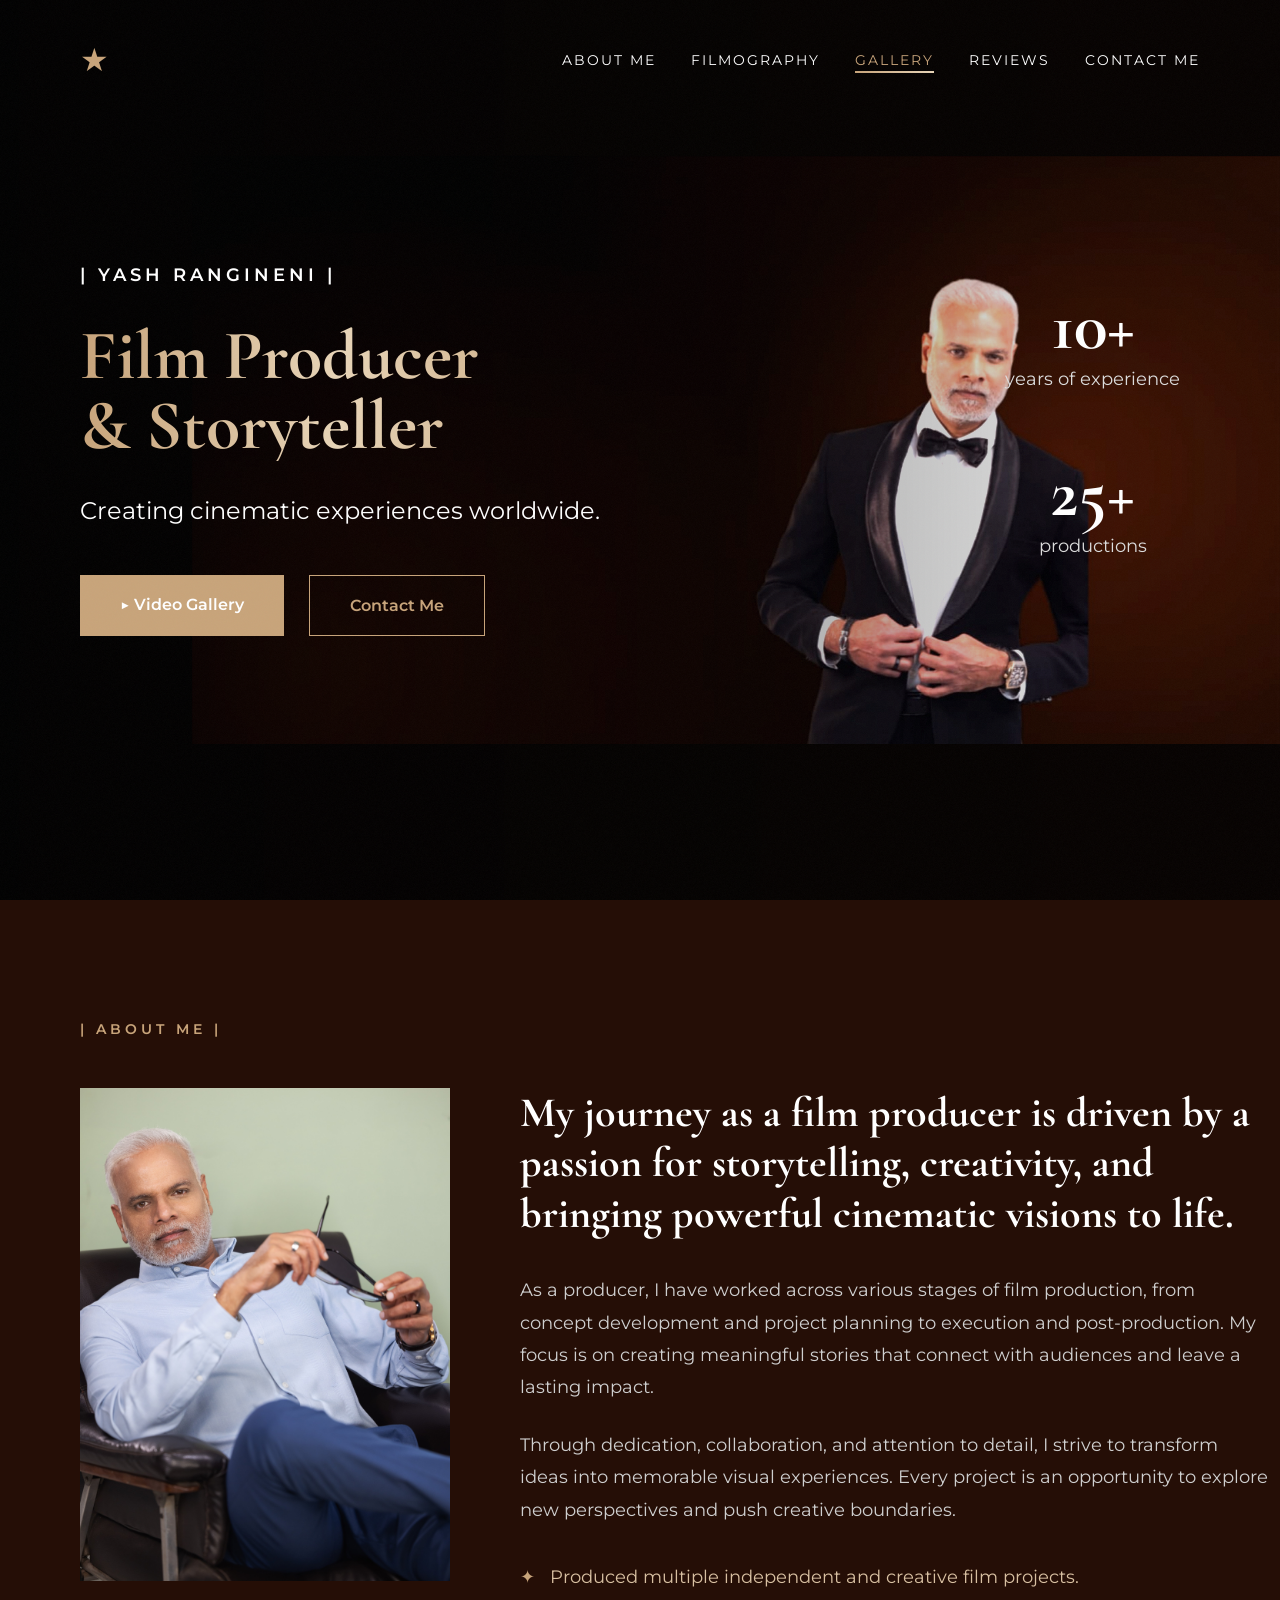
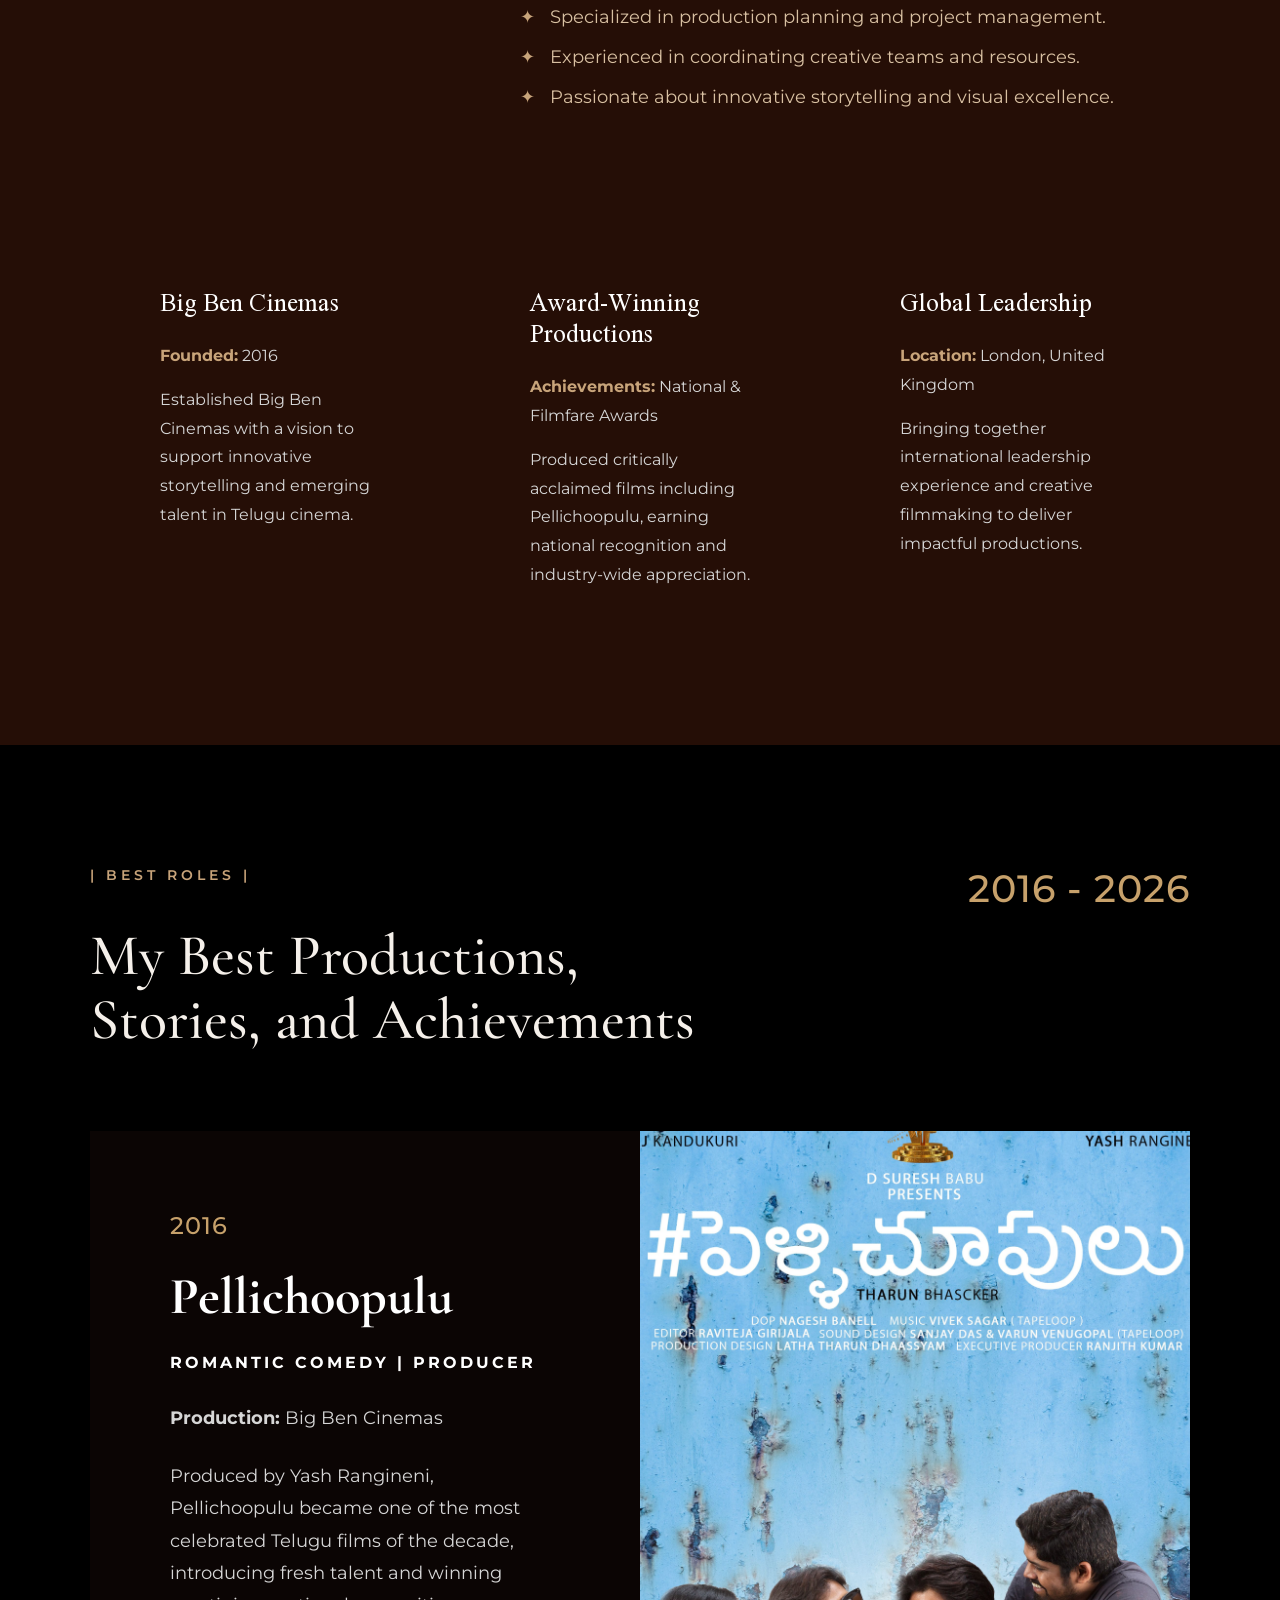
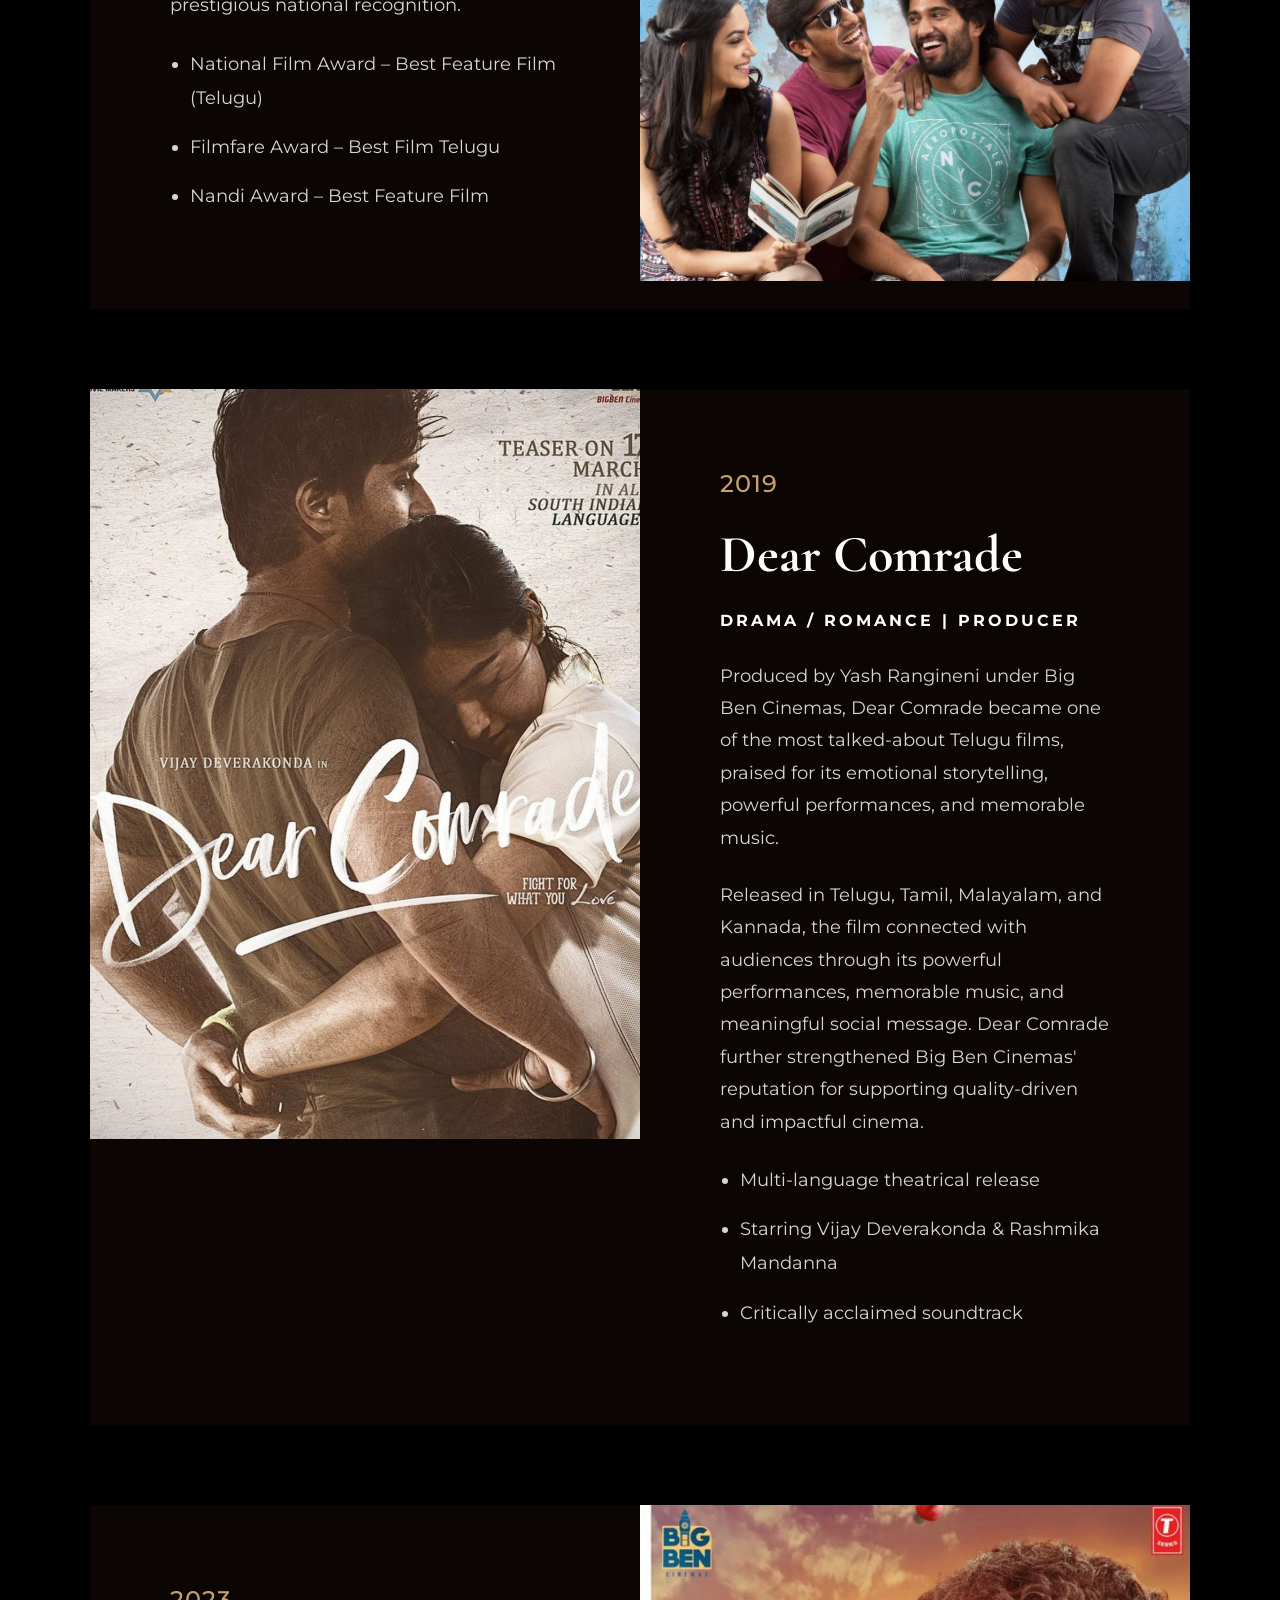
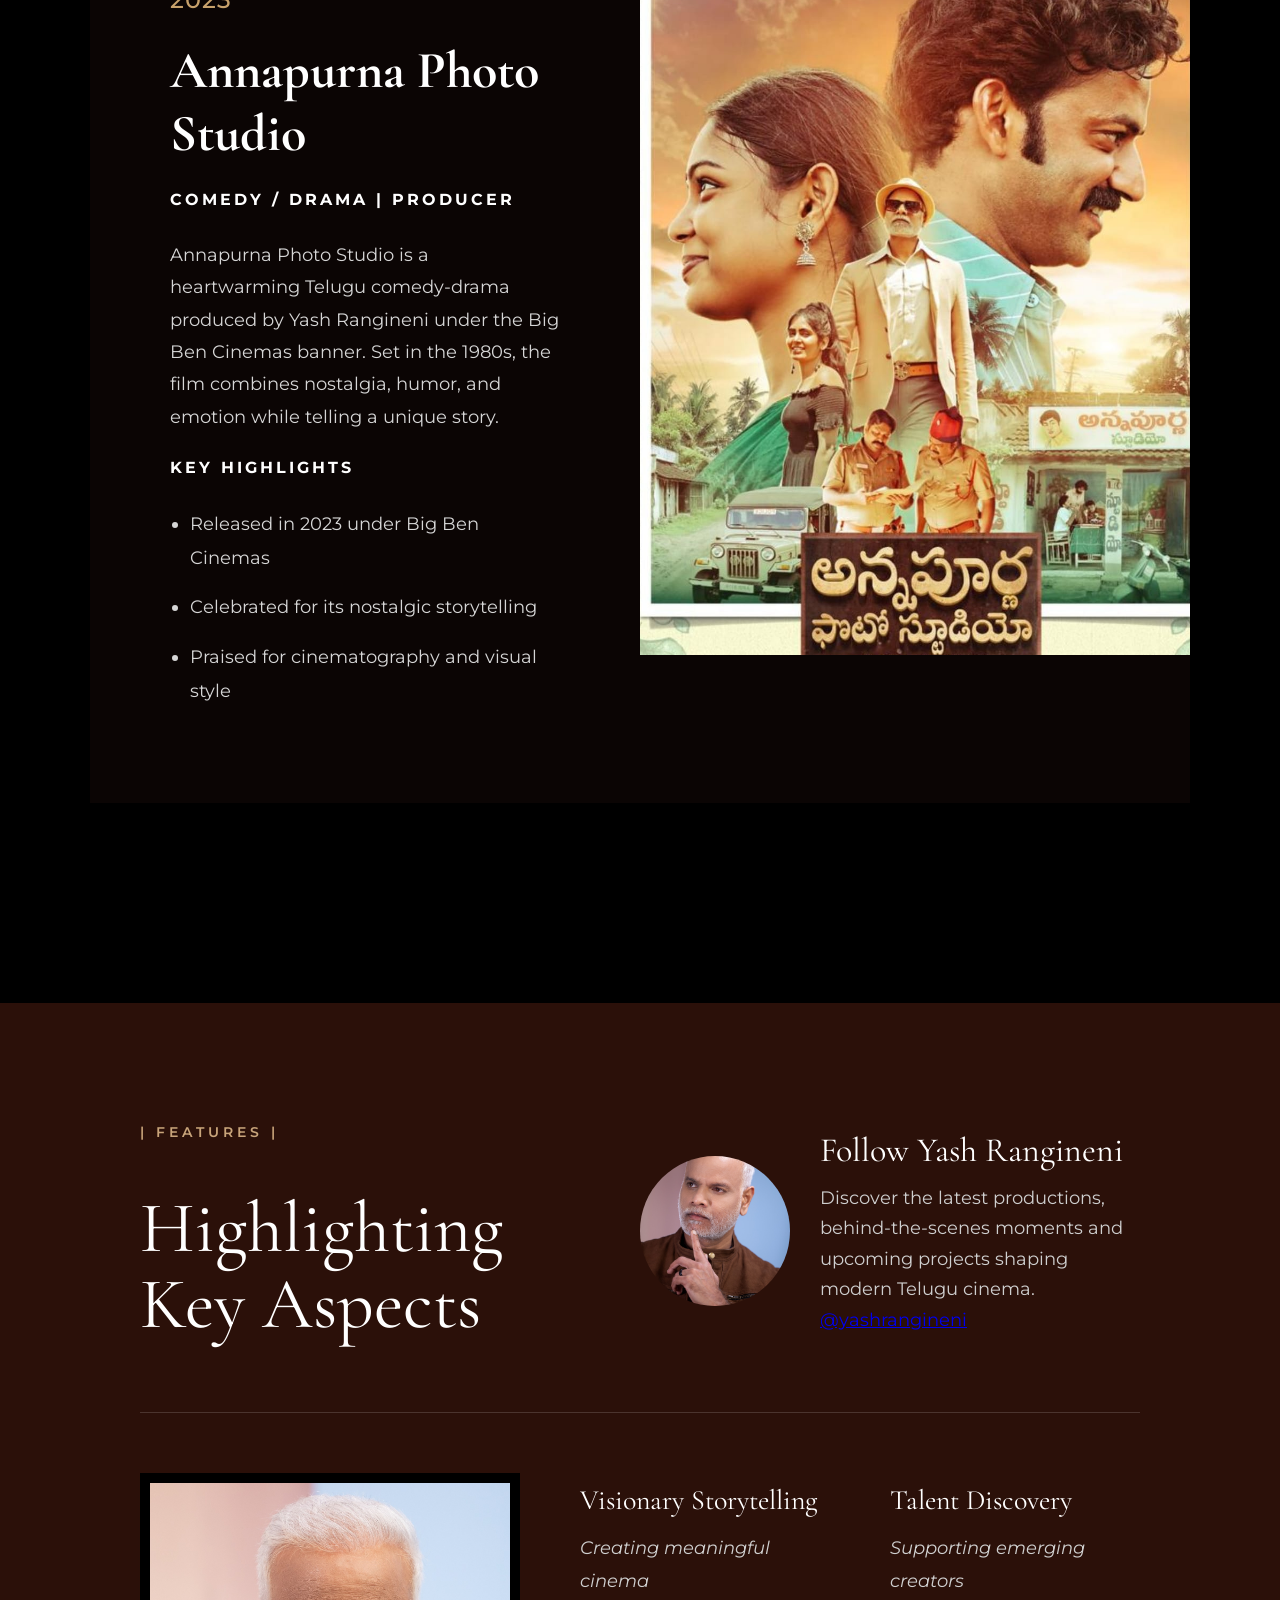
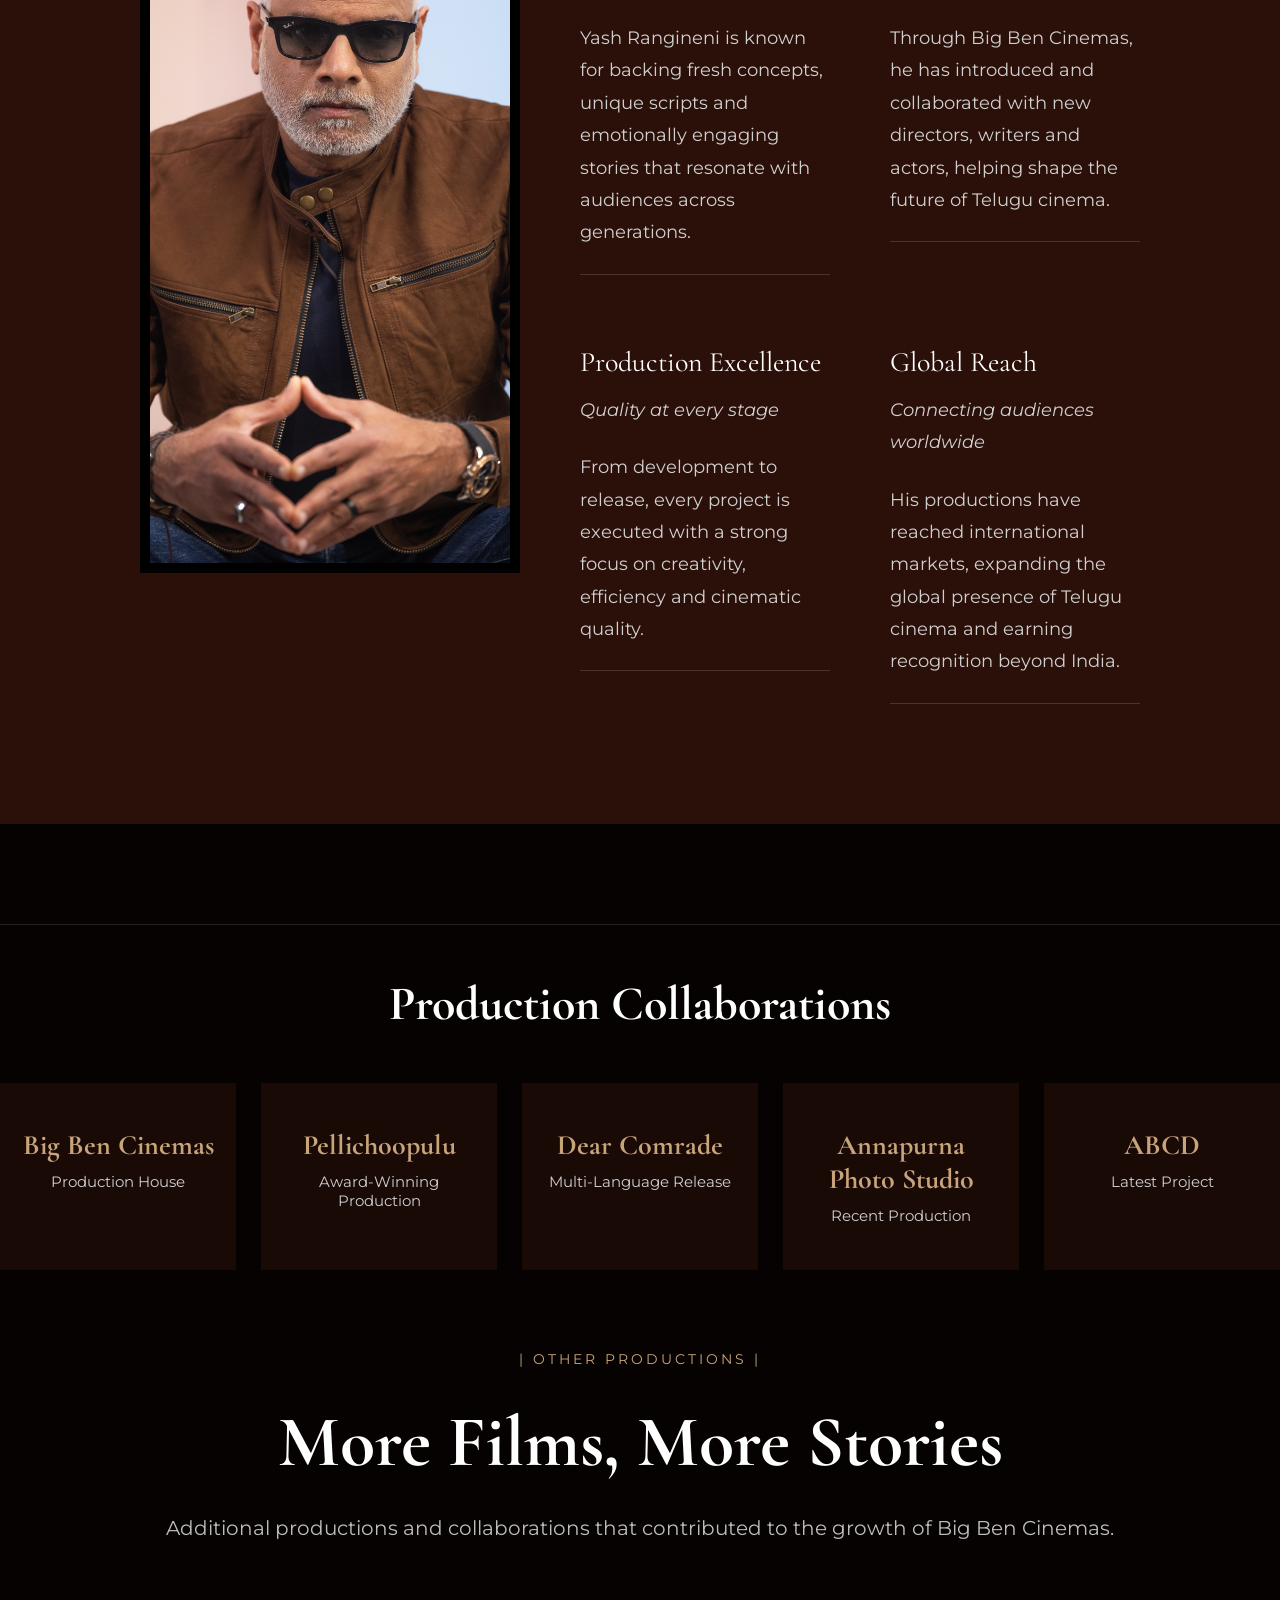
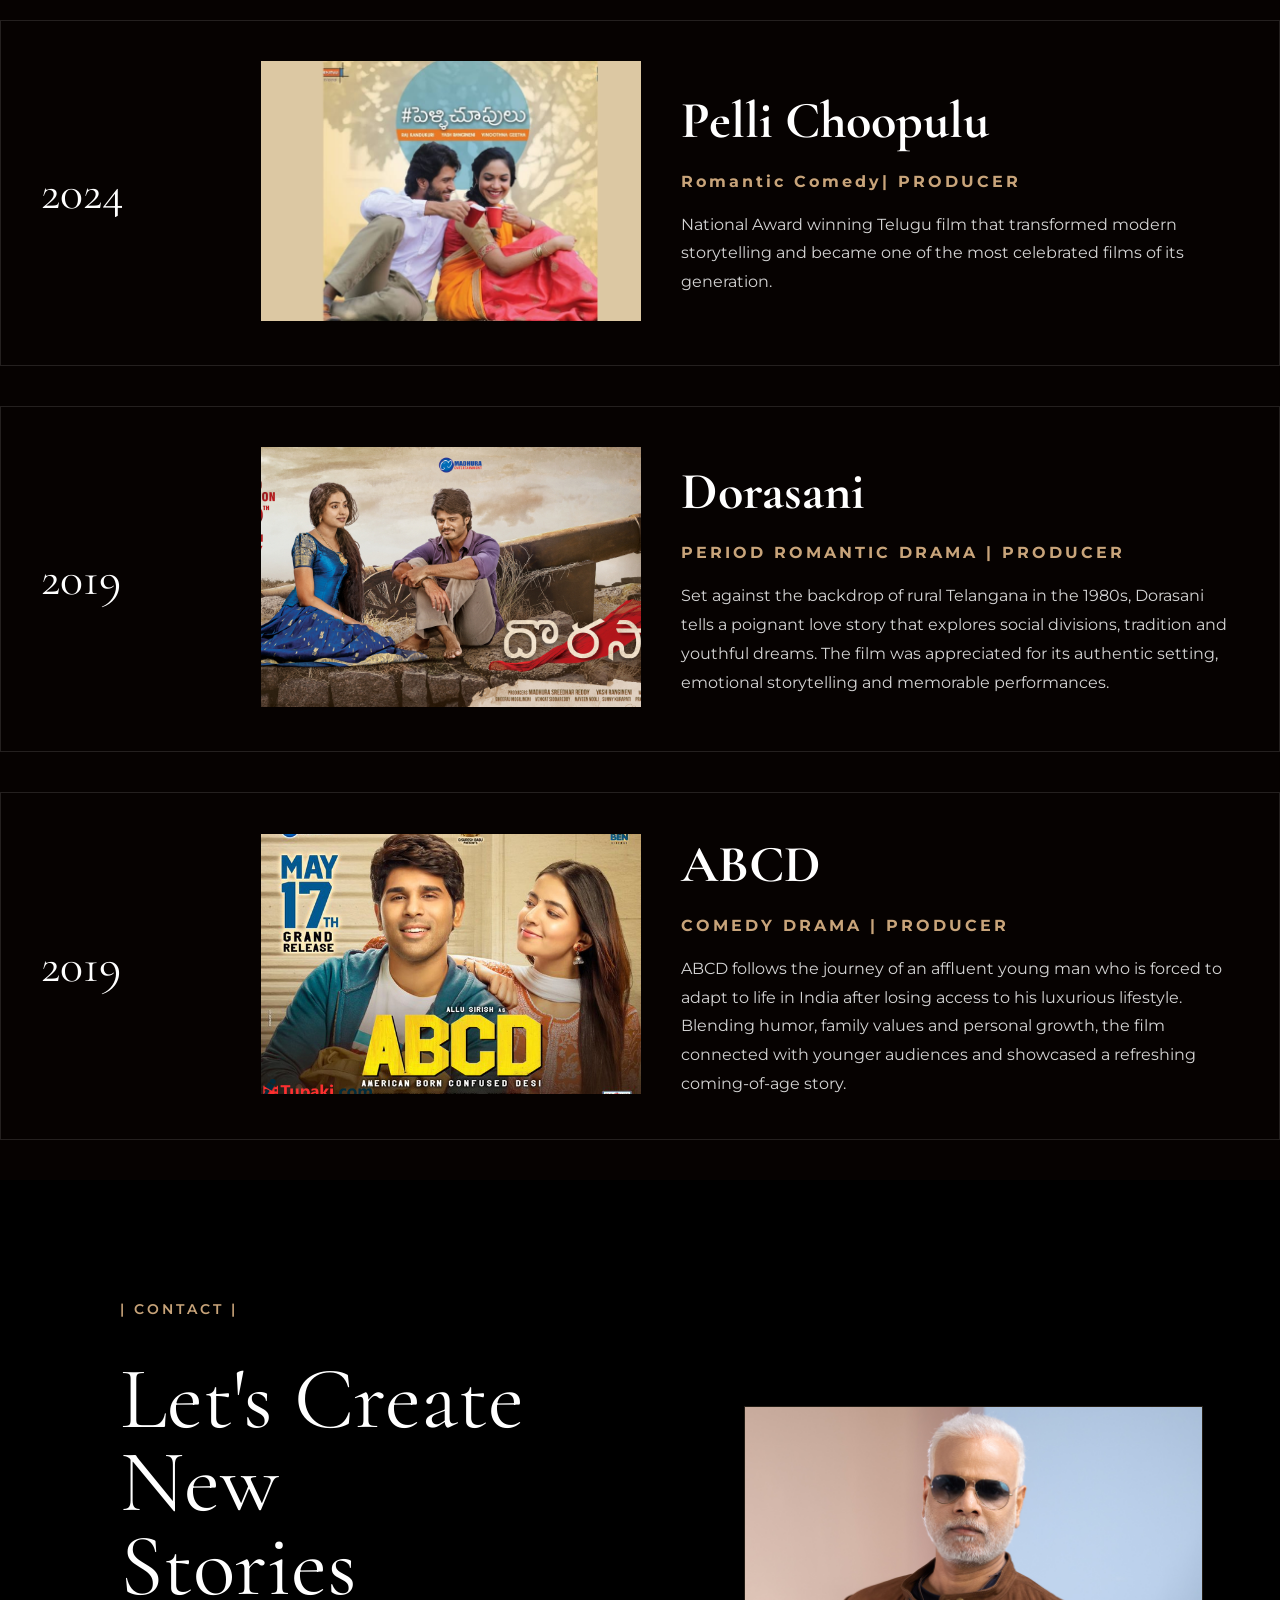
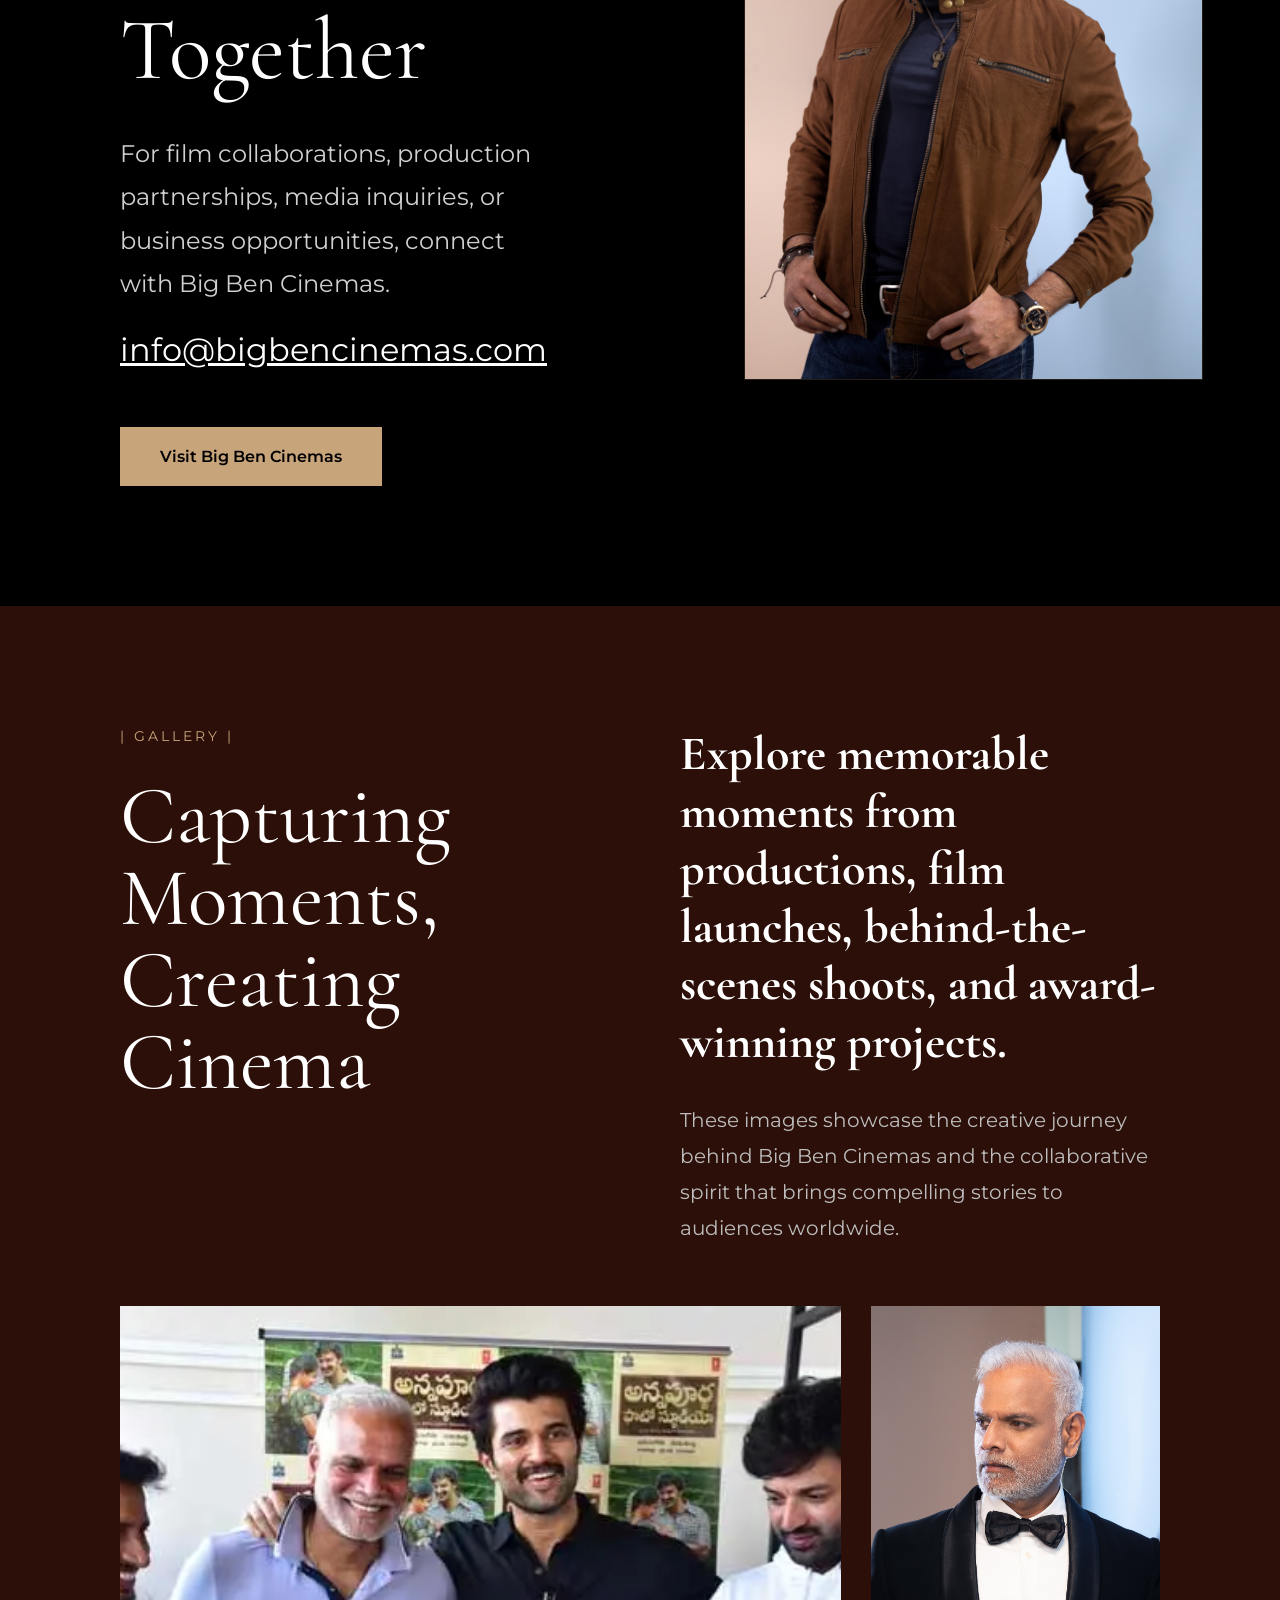
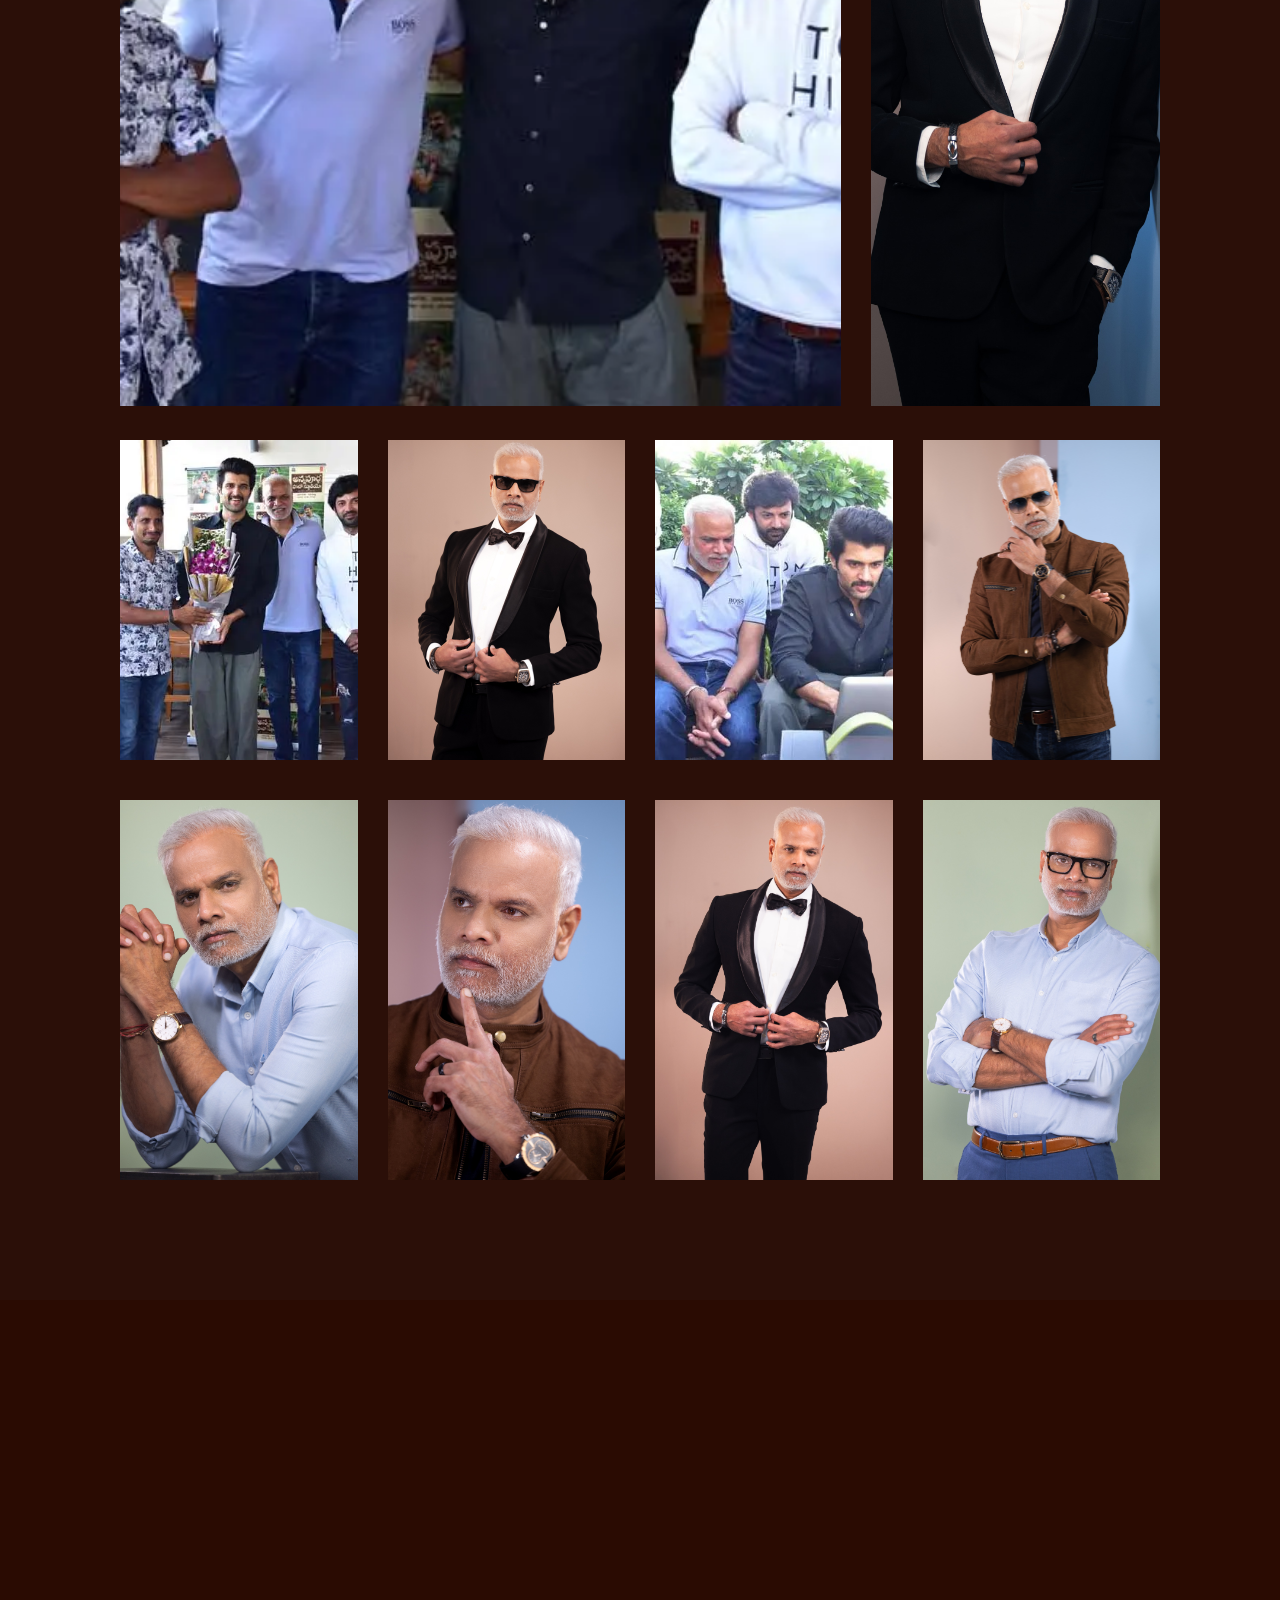
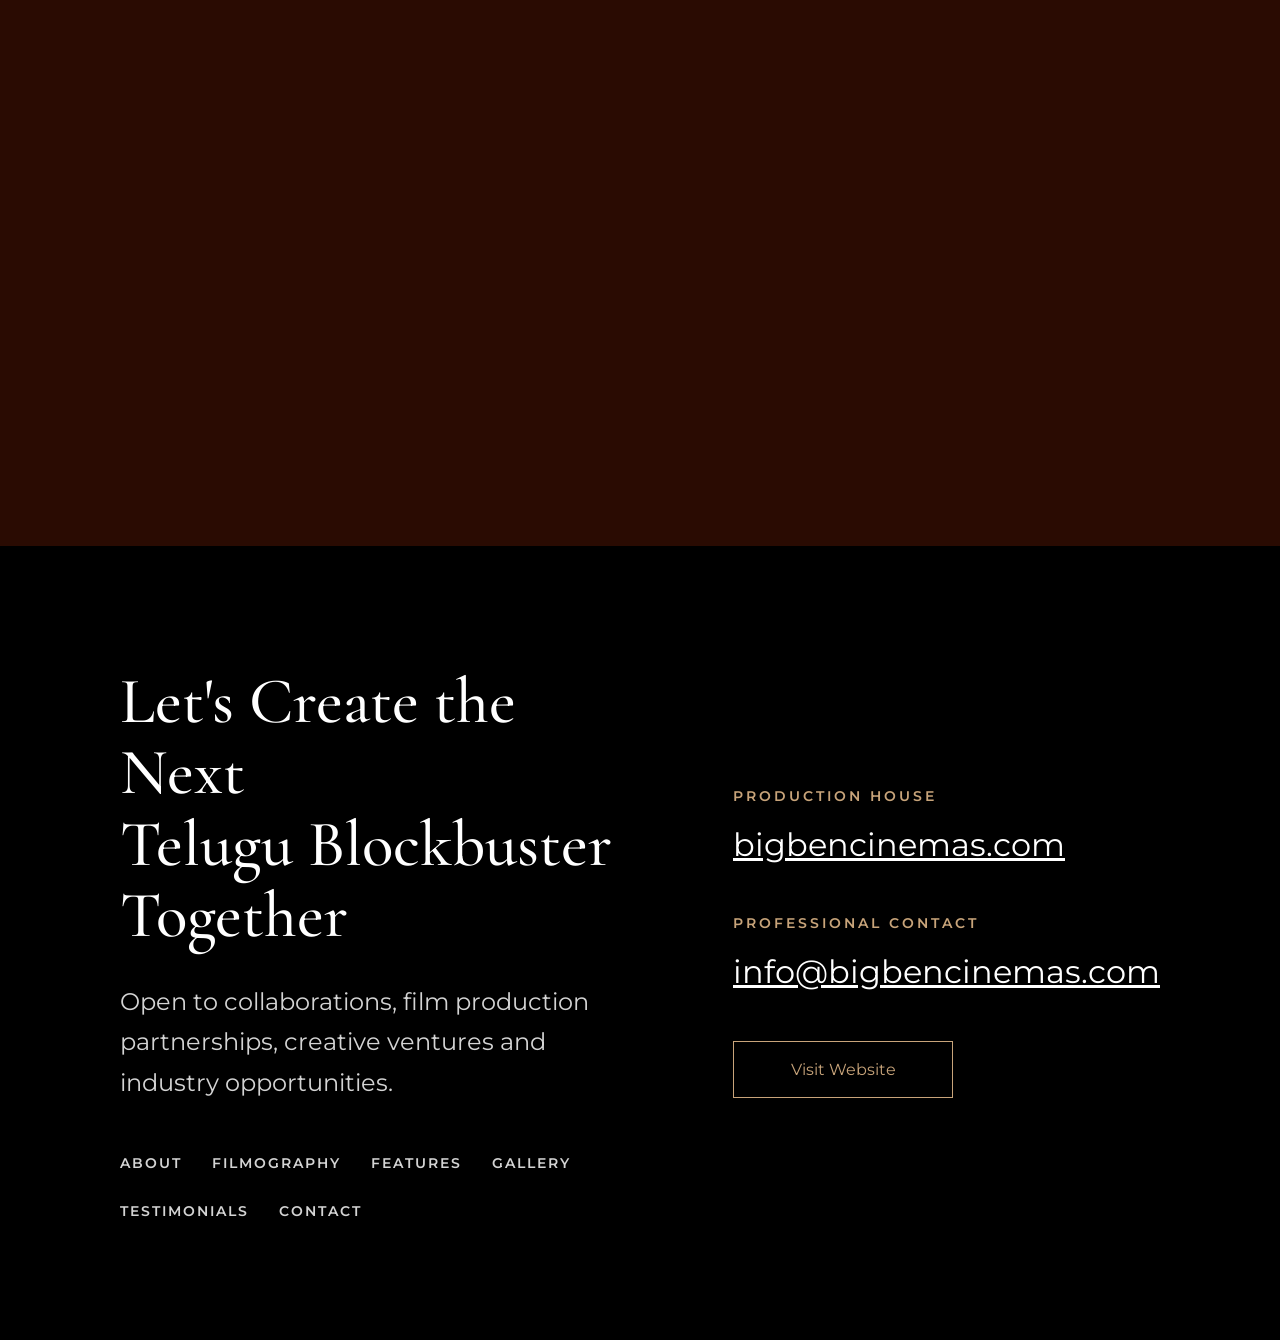
==== index.html @ ff15d606 "Initial portfolio commit" ====
<!DOCTYPE html>
<html lang="en">
<head>
    <meta charset="UTF-8">
    <meta name="viewport" content="width=device-width, initial-scale=1.0">
    <title>Film Producer Portfolio</title>
    <link rel="stylesheet" href="css/style.css">
    <!-- Google Fonts -->
    <link href="https://fonts.googleapis.com/css2?family=Cormorant+Garamond:wght@400;500;600&family=Montserrat:wght@300;400;500;600&display=swap" rel="stylesheet">
    <link href="https://fonts.googleapis.com/css2?family=Nuosu+SIL&display=swap" rel="stylesheet">
</head>
<body>


    <!-- Film Grain Overlay -->
    <div class="film-grain"></div>

    <!-- Navbar -->
    <header>
        <div class="logo">
            ★
        </div>

        <nav>
            <ul>
                <li><a href="#about">ABOUT ME</a></li>
                <li><a href="filmography.html">FILMOGRAPHY</a></li>
                <li><a href="#gallery">GALLERY</a></li>
                <li><a href="#testimonials">REVIEWS</a></li>
                <li><a href="#contact">CONTACT ME</a></li>
            </ul>
        </nav>
    </header>

    <!-- Hero Section -->
    <section class="hero">
            <div class="hero-bg" id="hero-bg"></div>
        <div class="overlay"></div>
        <div class="hero-content">
            <span class="subtitle">
                | YASH RANGINENI |
            </span>
            <h1>
                Film Producer <br>
                & Storyteller
            </h1>
            <p>
                Creating cinematic experiences worldwide.
            </p>
            <div class="buttons">
                <a href="filmography.html" class="btn-primary">
                    ▶ Video Gallery
                </a>
                <a href="#contact" class="btn-secondary">
                    Contact Me
                </a>
            </div>
        </div>

        <div class="stats">
            <div class="stat">
                <h2>10+</h2>
                <p>years of experience</p>
            </div>
            <div class="stat">
                <h2>25+</h2>
                <p>productions</p>
            </div>
        </div>
    </section>

    <!-- About Section -->
    <section class="about" id="about">
        <div class="section-tag reveal">
            | ABOUT ME |
        </div>

        <div class="about-container">
            <div class="about-image reveal reveal-right">
                <img src="images/about.jpg" alt="Yash Rangineni">
            </div>

            <div class="about-content">
                <h2 class="reveal reveal-left">
                    My journey as a film producer is driven by a passion for storytelling, creativity, and bringing powerful cinematic visions to life.
                </h2>
                <p class="reveal reveal-left reveal-delay-1">
                    As a producer, I have worked across various stages of film production, from concept development and project planning to execution and post-production. My focus is on creating meaningful stories that connect with audiences and leave a lasting impact.
                </p>
                <p class="reveal reveal-left reveal-delay-2">
                    Through dedication, collaboration, and attention to detail, I strive to transform ideas into memorable visual experiences. Every project is an opportunity to explore new perspectives and push creative boundaries.
                </p>
                <ul class="achievements">
                    <li class="reveal reveal-delay-3">Produced multiple independent and creative film projects.</li>
                    <li class="reveal reveal-delay-4">Specialized in production planning and project management.</li>
                    <li class="reveal reveal-delay-5">Experienced in coordinating creative teams and resources.</li>
                    <li class="reveal reveal-delay-6">Passionate about innovative storytelling and visual excellence.</li>
                </ul>
            </div>
        </div>
    </section>

    <!-- Highlights Section -->
    <section class="highlights">
        <div class="highlight-card reveal reveal-delay-1">
            <h3>Big Ben Cinemas</h3>
            <p><strong>Founded:</strong> 2016</p>
            <p>
                Established Big Ben Cinemas with a vision to support
                innovative storytelling and emerging talent in Telugu cinema.
            </p>
        </div>

        <div class="highlight-card reveal reveal-delay-2">
            <h3>Award-Winning Productions</h3>
            <p><strong>Achievements:</strong> National & Filmfare Awards</p>
            <p>
                Produced critically acclaimed films including
                Pellichoopulu, earning national recognition and
                industry-wide appreciation.
            </p>
        </div>

        <div class="highlight-card reveal reveal-delay-3">
            <h3>Global Leadership</h3>
            <p><strong>Location:</strong> London, United Kingdom</p>
            <p>
                Bringing together international leadership experience
                and creative filmmaking to deliver impactful productions.
            </p>
        </div>
    </section>

    <!-- Featured Filmography Section -->
    <section class="filmography-section" id="filmography">
        <div class="filmography-header reveal">
            <div>
                <span class="section-tag">| BEST ROLES |</span>
                <h2>
                    My Best Productions,<br>
                    Stories, and Achievements
                </h2>
            </div>
            <div class="filmography-years">
                2016 - 2026
            </div>
        </div>

        <!-- PELLICHOOPULU -->
        <div class="movie-block">
            <div class="movie-info reveal reveal-left">
                <span class="year">2016</span>
                <h3>Pellichoopulu</h3>
                <h4>ROMANTIC COMEDY | PRODUCER</h4>
                <p><strong>Production:</strong> Big Ben Cinemas</p>
                <p>
                    Produced by Yash Rangineni, Pellichoopulu became one of the most
                    celebrated Telugu films of the decade, introducing fresh talent and
                    winning prestigious national recognition.
                </p>
                <ul>
                    <li>National Film Award – Best Feature Film (Telugu)</li>
                    <li>Filmfare Award – Best Film Telugu</li>
                    <li>Nandi Award – Best Feature Film</li>
                </ul>
            </div>
            <div class="movie-image parallax-container reveal reveal-right">
                <img src="images/pellichoopulu.jpg" alt="Pellichoopulu" class="parallax-img">
            </div>
        </div>

        <!-- DEAR COMRADE -->
        <div class="movie-block reverse">
            <div class="movie-image parallax-container reveal reveal-left">
                <img src="images/dear-commrade1.jpeg" alt="Dear Comrade" class="parallax-img">
            </div>
            <div class="movie-info reveal reveal-right">
                <span class="year">2019</span>
                <h3>Dear Comrade</h3>
                <h4>DRAMA / ROMANCE | PRODUCER</h4>
                <p>
                    Produced by Yash Rangineni under Big Ben Cinemas,
                    Dear Comrade became one of the most talked-about
                    Telugu films, praised for its emotional storytelling,
                    powerful performances, and memorable music.
                </p>
                <p>
                    Released in Telugu, Tamil, Malayalam, and Kannada,
                    the film connected with audiences through its powerful
                    performances, memorable music, and meaningful social
                    message. Dear Comrade further strengthened Big Ben
                    Cinemas' reputation for supporting quality-driven
                    and impactful cinema.
                </p>
                <ul>
                    <li>Multi-language theatrical release</li>
                    <li>Starring Vijay Deverakonda & Rashmika Mandanna</li>
                    <li>Critically acclaimed soundtrack</li>
                </ul>
            </div>
        </div>

        <!-- ANNAPURNA PHOTO STUDIO -->
        <div class="movie-block">
            <div class="movie-info reveal reveal-left">
                <span class="year">2023</span>
                <h3>Annapurna Photo Studio</h3>
                <h4>COMEDY / DRAMA | PRODUCER</h4>
                <p>
                    Annapurna Photo Studio is a heartwarming Telugu
                    comedy-drama produced by Yash Rangineni under the
                    Big Ben Cinemas banner. Set in the 1980s, the film
                    combines nostalgia, humor, and emotion while telling
                    a unique story.
                </p>
                <h4>KEY HIGHLIGHTS</h4>
                <ul>
                    <li>Released in 2023 under Big Ben Cinemas</li>
                    <li>Celebrated for its nostalgic storytelling</li>
                    <li>Praised for cinematography and visual style</li>
                </ul>
            </div>
            <div class="movie-image parallax-container reveal reveal-right">
                <img src="images/annapurna-photo-studio.jpeg" alt="Annapurna Photo Studio" class="parallax-img">
            </div>
        </div>
    </section>

    <!-- Features Section -->
    <section class="features-section" id="features">
        <div class="features-header reveal">
            <div class="features-title">
                <p class="section-tag">| FEATURES |</p>
                <h2>
                    Highlighting Key Aspects
                </h2>
            </div>

            <div class="feature-profile">
                <a href="https://www.instagram.com/yashrangineni/" target="_blank">
                    <img src="images/photo6.jpg" alt="Yash Rangineni">
                </a>
                <div>
                    <h3>
                        Follow Yash Rangineni
                    </h3>
                    <p>
                        Discover the latest productions,
                        behind-the-scenes moments and
                        upcoming projects shaping modern
                        Telugu cinema. 
                        <a href="https://www.instagram.com/yashrangineni/" target="_blank">@yashrangineni</a>
                    </p>
                </div>
            </div>
        </div>

        <hr>

        <div class="features-grid">
            <div class="feature-image reveal reveal-left">
                <img src="images/feature.jpg" alt="Yash Rangineni">
            </div>

            <div class="feature-card vision reveal reveal-right reveal-delay-1">
                <h3>Visionary Storytelling</h3>
                <p class="feature-sub">
                    Creating meaningful cinema
                </p>
                <p>
                    Yash Rangineni is known for backing fresh
                    concepts, unique scripts and emotionally
                    engaging stories that resonate with audiences
                    across generations.
                </p>
            </div>

            <div class="feature-card talent reveal reveal-right reveal-delay-2">
                <h3>Talent Discovery</h3>
                <p class="feature-sub">
                    Supporting emerging creators
                </p>
                <p>
                    Through Big Ben Cinemas, he has introduced
                    and collaborated with new directors,
                    writers and actors, helping shape the
                    future of Telugu cinema.
                </p>
            </div>

            <div class="feature-card production reveal reveal-right reveal-delay-3">
                <h3>Production Excellence</h3>
                <p class="feature-sub">
                    Quality at every stage
                </p>
                <p>
                    From development to release, every project
                    is executed with a strong focus on
                    creativity, efficiency and cinematic quality.
                </p>
            </div>

            <div class="feature-card global reveal reveal-right reveal-delay-4">
                <h3>Global Reach</h3>
                <p class="feature-sub">
                    Connecting audiences worldwide
                </p>
                <p>
                    His productions have reached international
                    markets, expanding the global presence of
                    Telugu cinema and earning recognition
                    beyond India.
                </p>
            </div>
        </div>
    </section>

    <!-- Collaborations Section -->
    <div class="partners-section reveal">
        <h2>Production Collaborations</h2>
    </div>
    <div class="partners-grid">
        <div class="partner-card reveal reveal-delay-1">
            <h3>Big Ben Cinemas</h3>
            <p>Production House</p>
        </div>
        <div class="partner-card reveal reveal-delay-2">
            <h3>Pellichoopulu</h3>
            <p>Award-Winning Production</p>
        </div>
        <div class="partner-card reveal reveal-delay-3">
            <h3>Dear Comrade</h3>
            <p>Multi-Language Release</p>
        </div>
        <div class="partner-card reveal reveal-delay-4">
            <h3>Annapurna Photo Studio</h3>
            <p>Recent Production</p>
        </div>
        <div class="partner-card reveal reveal-delay-5">
            <h3>ABCD</h3>
            <p>Latest Project</p>
        </div>
    </div>

    <!-- More Films Section -->
    <div class="secondary-header reveal">
        <span>| OTHER PRODUCTIONS |</span>
        <h2>More Films, More Stories</h2>
        <p>Additional productions and collaborations that contributed to the growth of Big Ben Cinemas.</p>
    </div>

    <div class="secondary-card reveal reveal-delay-1">
        <div class="secondary-year">
            <span>2024</span>
        </div>
        <div class="secondary-image">
            <img src="images/pelli.jpeg" alt="Pelli Choopulu">
        </div>
        <div class="secondary-content">
            <h3>Pelli Choopulu</h3>
            <h4>Romantic Comedy| PRODUCER</h4>
            <p>
                National Award winning Telugu film that transformed modern storytelling and became one of the most celebrated films of its generation.
            </p>
        </div>
    </div>

    <div class="secondary-card reveal reveal-delay-2">
        <div class="secondary-year">
            <span>2019</span>
        </div>
        <div class="secondary-image">
            <img src="images/dorasani.jpg" alt="Dorasani">
        </div>
        <div class="secondary-content">
            <h3>Dorasani</h3>
            <h4>PERIOD ROMANTIC DRAMA | PRODUCER</h4>
            <p>
                Set against the backdrop of rural Telangana in the 1980s,
                Dorasani tells a poignant love story that explores social
                divisions, tradition and youthful dreams. The film was
                appreciated for its authentic setting, emotional storytelling
                and memorable performances.
            </p>
        </div>
    </div>

    <div class="secondary-card reveal reveal-delay-3">
        <div class="secondary-year">
            <span>2019</span>
        </div>
        <div class="secondary-image">
            <img src="images/abcd.jpg" alt="ABCD">
        </div>
        <div class="secondary-content">
            <h3>ABCD</h3>
            <h4>COMEDY DRAMA | PRODUCER</h4>
            <p>
                ABCD follows the journey of an affluent young man who is
                forced to adapt to life in India after losing access to his
                luxurious lifestyle. Blending humor, family values and
                personal growth, the film connected with younger audiences
                and showcased a refreshing coming-of-age story.
            </p>
        </div>
    </div>


    <!-- Contact Section -->
    <section class="contact-section" id="contact">
        <div class="contact-content reveal reveal-left">
            <span class="contact-tag">| CONTACT |</span>
            <h2>
                Let's Create New <br>
                Stories Together
            </h2>
            <p>
                For film collaborations, production partnerships,
                media inquiries, or business opportunities,
                connect with Big Ben Cinemas.
            </p>
            <a href="mailto:info@bigbencinemas.com" class="contact-email">
                info@bigbencinemas.com
            </a>
            <br><br>
            <a href="https://bigbencinemas.com" target="_blank" class="contact-btn">
                Visit Big Ben Cinemas
            </a>
        </div>
        <div class="contact-image parallax-container reveal reveal-right">
            <img src="images/yash-contact.jpg" alt="Yash Rangineni" class="parallax-img">
        </div>
    </section>
    <!-- Lightbox Modal -->
    <div class="lightbox" id="lightbox">
        <span class="close" id="lightbox-close">&times;</span>
        <img class="lightbox-image" id="lightbox-img" src="" alt="Gallery Image">
        <span class="prev" id="lightbox-prev">&#10094;</span>
        <span class="next" id="lightbox-next">&#10095;</span>
    </div>
    <!-- End Lightbox -->
    <section class="gallery-section" id="gallery">
        <div class="gallery-top reveal">
            <div class="gallery-title">
                <span>| GALLERY |</span>
                <h2>
                    Capturing Moments,<br>
                    Creating Cinema
                </h2>
            </div>
            <div class="gallery-text">
                <h3>
                    Explore memorable moments from productions,
                    film launches, behind-the-scenes shoots,
                    and award-winning projects.
                </h3>
                <p>
                    These images showcase the creative journey behind
                    Big Ben Cinemas and the collaborative spirit that
                    brings compelling stories to audiences worldwide.
                </p>
            </div>
        </div>

        <div class="gallery-grid">
            <div class="gallery-large reveal reveal-left">
                <img src="images/VD-3.webp" alt="Vijay Deverakonda Still">
            </div>
            <div class="gallery-small reveal reveal-right">
                <img src="images/gallery2.jpg" alt="Gallery 2 Behind the Scenes">
            </div>
        </div>
        <div class="gallery-row-2">
            <img src="images/VD-1.webp" alt="Vijay Deverakonda Gallery 1" class="reveal reveal-delay-1">
            <img src="images/gallery4.jpg" alt="Gallery 4 Behind the Scenes" class="reveal reveal-delay-2">
            <img src="images/VD-2.jpg" alt="Vijay Deverakonda Gallery 2" class="reveal reveal-delay-3">
            <img src="images/gallery6.jpg" alt="Gallery 6 Behind the Scenes" class="reveal reveal-delay-4">
        </div>
        <div class="gallery-row">
            <img src="images/photo5.jpg" alt="Photo 5 Launch" class="reveal reveal-delay-1">
            <img src="images/photo6.jpg" alt="Photo 6 Success Meet" class="reveal reveal-delay-2">
            <img src="images/photo7.jpg" alt="Photo 7 Launch Ceremony" class="reveal reveal-delay-3">
            <img src="images/photo8.jpg" alt="Photo 8 Event Still" class="reveal reveal-delay-4">
        </div>
    </section>

    <!-- Testimonials / Reviews Section -->
    <section class="testimonials-section" id="testimonials">
        <div class="testimonials-grid">
            <!-- Testimonial 1 -->
            <div class="testimonial-card reveal reveal-left">
                <img src="images/raj-kandukuri.webp" alt="Raj Kandukuri">
                <div class="testimonial-content">
                    <span class="quote">❝</span>
                    <h3>A Visionary Producer!</h3>
                    <p>
                        Working with Yash Rangineni was a remarkable experience.
                        His passion for storytelling and commitment to quality
                        elevate every project he undertakes. He creates an
                        environment where creativity thrives.
                    </p>
                    <span class="author">— RAJ KANDUKURI</span>
                </div>
            </div>

            <!-- Testimonial 2 -->
            <div class="testimonial-card reveal reveal-right">
                <img src="images/yash-profile.jpg" alt="Filmmaker">
                <div class="testimonial-content">
                    <span class="quote">❝</span>
                    <h3>Inspiring Collaboration.</h3>
                    <p>
                        Yash has a unique ability to support talent while
                        maintaining a strong creative vision. Every collaboration
                        feels meaningful, professional and deeply rewarding.
                    </p>
                    <span class="author">— INDUSTRY COLLABORATOR</span>
                </div>
            </div>
        </div>
    </section>

    <!-- Footer Contact Section -->
    <section class="footer-contact">
        <div class="footer-left reveal reveal-left">
            <h2>
                Let's Create the Next <br>
                Telugu Blockbuster Together
            </h2>
            <p>
                Open to collaborations, film production partnerships,
                creative ventures and industry opportunities.
            </p>
            <div class="footer-links">
                <a href="#about">ABOUT</a>
                <a href="filmography.html">FILMOGRAPHY</a>
                <a href="#features">FEATURES</a>
                <a href="#gallery">GALLERY</a>
                <a href="#testimonials">TESTIMONIALS</a>
                <a href="#contact">CONTACT</a>
            </div>
        </div>

        <div class="footer-right reveal reveal-right">
            <div class="contact-group">
                <span>PRODUCTION HOUSE</span>
                <a href="https://bigbencinemas.com" target="_blank">
                    bigbencinemas.com
                </a>
            </div>

            <div class="contact-group">
                <span>PROFESSIONAL CONTACT</span>
                <a href="mailto:info@bigbencinemas.com">
                    info@bigbencinemas.com
                </a>
            </div>

            <a href="https://bigbencinemas.com" target="_blank" class="footer-btn">
                Visit Website
            </a>
        </div>
    </section>

    <!-- Scroll to Top Button -->
    <button id="scrollTopBtn">
        ↑
    </button>

    <!-- External Interactions Script -->
    <script src="script.js" defer></script>
</body>
</html>
---- css/style.css ----
*{
    margin:0;
    padding:0;
    box-sizing:border-box;
}

body{
    background:#060201;
    color:white;
    font-family:'Montserrat',sans-serif;
}

/* NAVBAR */

header{
    position:absolute;
    top:0;
    left:0;
    width:100%;
    z-index:10;

    display:flex;
    justify-content:space-between;
    align-items:center;

    padding:40px 80px;
}

.logo{
    font-size:32px;
    color:#c8a47a;
}

nav ul{
    display:flex;
    gap:35px;
    list-style:none;
}

nav a{
    text-decoration:none;
    color:white;
    font-size:14px;
    letter-spacing:2px;
}

/* HERO */

.hero{
    height:100vh;

    background:url("../images/hero.jpeg");
    background-size:cover;
    background-position:center;

    position:relative;

    display:flex;
    align-items:center;

    padding:0 80px;
}
.hero-image{
    width:45%;
    max-width:620px;
    display:flex;
    justify-content:flex-end;
    align-items:center;
    z-index:2;
}
.hero-image img{
    width:auto;
    height:100%;
    max-height:90vh;
    object-fit:cover;
    transform:scale(0.88); /* scale down ~12% */
    transform-origin:right center;
    filter: brightness(1.20) contrast(1.08) saturate(1.03);
    transition: transform 0.35s ease, filter 0.35s ease;
}
.hero-content{
    position:relative;
    z-index:2;
    max-width:700px;
}

@keyframes heroEnterLeft {
    from { opacity: 0; transform: translateX(-100px); }
    to { opacity: 1; transform: translateX(0); }
}

@keyframes heroEnterRight {
    from { opacity: 0; transform: translateX(100px); }
    to { opacity: 1; transform: translateX(0); }
}

.hero-content {
    animation: heroEnterLeft 1.2s ease-out forwards;
}

.hero-image {
    animation: heroEnterRight 1.2s ease-out forwards;
}

.subtitle{
    font-size:18px;
    letter-spacing:4px;
    font-weight:600;
}

.hero h1{
    font-family:'Cormorant Garamond',serif;
    font-size:70px;
    line-height:1.0;
    margin:35px 0;
    color:#d8b892;
}

.hero p{
    font-size:24px;
    margin-bottom:50px;
}

.buttons{
    display:flex;
    gap:25px;
}

.btn-primary{
    background:#c8a47a;
    color:white;
    text-decoration:none;

    padding:20px 40px;
    font-weight:600;
}

.btn-secondary{
    border:1px solid #c8a47a;
    color:#c8a47a;
    text-decoration:none;

    padding:20px 40px;
    font-weight:600;
}

/* STATS */

.stats{
    position:absolute;
    right:100px;
    top:50%;
    transform:translateY(-50%);

    z-index:2;
}

.stat{
    margin-bottom:60px;
    text-align:center;
}

.stat h2{
    font-family:'Cormorant Garamond',serif;
    font-size:70px;
}

.stat p{
    font-size:18px;
    color:#ddd;
}
 .about{
    background:#2a1007e3;
    padding:120px 80px;
    }

.section-tag{
    color:#c8a47a;
    letter-spacing:3px;
    font-weight:600;
    margin-bottom:50px;
}

.about-container{
    display:grid;
    grid-template-columns:33% 67%; /* image column ~17% narrower than content */
    gap:70px;
    align-items:start;
}

.about-image img{
    width:100%;
    border:none !important;
    outline:none !important;
    box-shadow:none !important;
    display:block;
}

.about-content h2{
    font-family:'Cormorant Garamond', serif;
    font-size:42px; /* ~12% reduction */
    line-height:1.2;
    color:#fff;
    margin-bottom:35px;
}

.about-content p{
    color:#cfcfcf;
    line-height:1.8;
    font-size:18px;
    margin-bottom:25px;
}

.achievements{
    margin-top:40px;
    list-style:none;
}

.achievements li{
    color:#d8c0a2;
    margin-bottom:18px;
    font-size:18px;
    position:relative;
    padding-left:30px;
}

.achievements li::before{
    content:"✦";
    position:absolute;
    left:0;
    color:#c8a47a;
}
.experience{
    display:grid;
    grid-template-columns:repeat(3,1fr);
    gap:60px;

    margin-top:80px;
    padding-top:60px;

    border-top:1px solid rgba(255,255,255,0.15);
}

.exp-card h3,
.highlight-card h3{
    font-family: 'Nuosu SIL', serif;
    font-size: 24px;
    font-weight: 400;
    color: #ffffff;
    line-height: 1.3;
}

.exp-card p{
    color:#d5b38a;
    margin-bottom:10px;
}

.exp-card span{
    display:block;
    margin-top:25px;
    color:#cfcfcf;
    line-height:1.8;
}
html{
    scroll-behavior: smooth;
}
nav ul li a{
    text-decoration:none;
    color:white;
    font-size:14px;
    letter-spacing:2px;
    transition:0.3s ease;
}

nav ul li a:hover{
    color:#c8a47a;
}
.section-divider{
    margin:50px 0 50px;
}
.highlights{
    display:grid;
    grid-template-columns:repeat(3,1fr);

    gap:60px;

    padding-bottom:100px;
}.highlight-card h3{
    font-family:'Nuosu SIL', serif;
    font-size:24px;
    font-weight:400;
    color:#ffffff;
    margin-bottom:25px;
}.highlight-card strong{
    color:#c8a47a;
}
.highlight-card p{
    color:#d6d6d6;

    line-height:1.8;

    margin-bottom:15px;
}
.highlights{
    background:#2a1007e3;
}

.filmography-section{
    background:#000;
    padding:120px 90px;
}

.filmography-header{
    display:flex;
    justify-content:space-between;
    align-items:flex-start;
    margin-bottom:80px;
}

.section-tag{
    color:#c8a47a;
    letter-spacing:4px;
    font-size:16px;
    font-weight:600;
}

.filmography-header h2{
    font-family:'Cormorant Garamond', serif;
    font-size:58px; /* ~10% reduction */
    font-weight:500;
    color:#f5f0ea;
    line-height:1.1;
    margin-top:40px;
}

.filmography-years{
    font-family:'Montserrat',sans-serif;
    font-size:38px; /* ~27% of title size, smaller than movie titles */
    color:#c7a16b; /* muted gold */
    letter-spacing:1px;
    font-weight:500;
}

.movie-block{
    display:flex;
    min-height:700px;
    margin-bottom:80px;
    background:#0b0504;
}

.movie-info{
    width:50%;
    padding:80px;
}

.movie-image{
    width:50%;
}

.movie-image img{
    width:100%;
    height:100%;
    object-fit:cover;
    display:block;
}

.year{
    color:#fff;
    font-size:18px;
    letter-spacing:3px;
}

.movie-info h3{
    font-family:'Cormorant Garamond', serif;
    font-size:52px; /* ~10% reduction */
    color:#fff;
    margin:25px 0;
}

.movie-info h4{
    color:#c8a47a;
    letter-spacing:3px;
    margin-bottom:25px;
}

.movie-info p,
.movie-info li{
    color:#d9d9d9;
    line-height:1.9;
    font-size:18px;
}

.movie-info ul{
    margin-top:25px;
    padding-left:20px;
}

.movie-block{
    display:grid;
    grid-template-columns:1fr 1fr;
    background:#140805;
    margin-bottom:80px;
}

.movie-info{
    padding:80px;
}

.year{
    font-family: 'Montserrat', sans-serif;
    font-size: 24px;
    color: #c7a16b; /* muted gold */
    letter-spacing: 1px;
    font-weight: 500;
}

.movie-info h3{
    font-family:'Cormorant Garamond',serif;
    font-size:52px; /* ~10% reduction */
    color:white;
    margin:25px 0;
}

.movie-info h4{
    color:white;
    letter-spacing:3px;
    margin-bottom:30px;
}

.movie-info p{
    color:#d6d6d6;
    line-height:1.8;
    margin-bottom:25px;
}

.movie-info ul{
    padding-left:20px;
}

.movie-info li{
    color:#d6d6d6;
    margin-bottom:15px;
}

.movie-image img{
    width:100%;
    height:100%;
    object-fit:cover;
    display:block;
}
.highlights{
    display:grid;
    grid-template-columns:repeat(3,1fr);

    gap:70px;

    padding:0 120px 100px 120px;
}
.movie-image{
    width:100%;
    height:750px;
    overflow:hidden;
}

.movie-image img{
    width:100%;
    height:100%;
    object-fit:cover;
    display:block;
}
.movie-block{
    display:flex;
    align-items:stretch;
}

.movie-info{
    width:50%;
    padding:80px;
    box-sizing:border-box;
}

.movie-image{
    width:50%;
}

.movie-image img{
    width: 100%;
    height: 100%;
    object-fit: cover;
}
.movie-block{
    display:flex;
    min-height:700px;
    background:#0b0504;
}

.movie-block.reverse{
    flex-direction:row;
}

.movie-image{
    width:50%;
}

.movie-info{
    width:50%;
    padding:80px;
}
.features-section{
    background:#2a1009;
    padding:120px;
}

.features-header{
    display:flex;
    justify-content:space-between;
    align-items:center;
    margin-bottom:60px;
}

.section-tag{
    color:#c8a47a;
    letter-spacing:4px;
    font-size:14px;
    font-weight:600;
    margin-bottom:30px;
}

.features-title h2{
    font-family:'Cormorant Garamond', serif;
    font-size:64px;
    font-weight:400;
    line-height:1.15;
    color:#fff;
    max-width:700px;
}

.feature-profile h3{
    font-family:'Cormorant Garamond', serif;
    font-size:32px;
    font-weight:400;
    color:#fff;
    margin-bottom:10px;
}

.feature-profile p{
    font-size:18px;
    line-height:1.7;
    color:#cfcfcf;
}

.feature-profile img{
    width:100px;
    height:100px;
    border-radius:50%;
    object-fit:cover;
}

.feature-profile h3{
    color:#fff;
    font-family:'Cormorant Garamond', serif;
    font-size:42px;
    margin-bottom:10px;
}

.feature-profile p{
    color:#cfcfcf;
    line-height:1.7;
}

.features-section hr{
    border:none;
    height:1px;
    background:rgba(255,255,255,.15);
    margin-bottom:60px;
}

.features-grid{
    display:grid;
    grid-template-columns:380px 1fr 1fr;
    grid-template-areas:
        "image vision talent"
        "image production global";
    gap:60px;
}

.feature-image img{
    width:100%;
    height:700px;
    object-fit:cover;
    border:10px solid #000;
}

.feature-card{
    padding-top:20px;
}

.feature-card h3{
    font-family:'Cormorant Garamond', serif;
    font-size:28px;
    font-weight:400;
    color:#fff;
    margin-bottom:15px;
}

.feature-sub{
    color:#c8a47a;
    font-style:italic;
    margin-bottom:25px;
}

.feature-card p{
    color:#d0d0d0;
    line-height:1.8;
    font-size:18px;
}
.feature-card{
    padding-top:10px;
}

.feature-card::after{
    content:'';
    display:block;
    width:100%;
    height:1px;
    background:rgba(255,255,255,.15);
    margin-top:25px;
}
.feature-image{
    grid-area:image;
}

.vision{
    grid-area:vision;
}

.talent{
    grid-area:talent;
}

.production{
    grid-area:production;
}

.global{
    grid-area:global;
}
.features-section{
    background:#2b1009;
    padding:120px 140px;
}

.features-header{
    display:flex;
    justify-content:space-between;
    align-items:center;
    gap:120px;
    margin-bottom:70px;
}

.features-title{
    flex:1;
}

.section-tag{
    color:#c8a47a;
    font-size:14px;
    font-weight:600;
    letter-spacing:4px;
    margin-bottom:50px;
}

.features-title h2{
    font-family:'Cormorant Garamond', serif;
    font-size:72px;
    font-weight:400;
    line-height:1.05;
    color:#fff;
    max-width:700px;
}

.feature-profile{
    display:flex;
    align-items:center;
    gap:30px;
    max-width:500px;
}

.feature-profile img{
    width:150px;
    height:150px;
    border-radius:50%;
    object-fit:cover;
}

.feature-profile h3{
    font-family:'Cormorant Garamond', serif;
    font-size:34px;
    font-weight:400;
    color:#fff;
    margin-bottom:12px;
}

.feature-profile p{
    color:#cfcfcf;
    font-size:18px;
    line-height:1.7;
}
.partners-section{
    margin-top:100px;
    padding-top:50px;
    border-top:1px solid rgba(255,255,255,.12);
}

.partners-section h2{
    text-align:center;
    color:#fff;
    font-family:'Cormorant Garamond', serif;
    font-size:48px;
    margin-bottom:50px;
}

.partners-grid{
    display:grid;
    grid-template-columns:repeat(5,1fr);
    gap:25px;
}

.partner-card{
    background:#1a0a06;
    padding:45px 20px;
    text-align:center;
    transition:.3s;
}

.partner-card:hover{
    transform:translateY(-8px);
}

.partner-card h3{
    color:#c8a47a;
    font-family:'Cormorant Garamond', serif;
    font-size:28px;
    margin-bottom:10px;
}

.partner-card p{
    color:#cfcfcf;
    font-size:15px;
}
.secondary-section{
    padding:120px;
    background:#000;
}

.secondary-header{
    text-align:center;
    margin-bottom:80px;
}

.secondary-header span{
    display:block;
    margin-top:80px;
    color:#c8a47a;
    letter-spacing:3px;
    font-size:14px;
}

.secondary-header h2{
    font-family:'Cormorant Garamond', serif;
    font-size:72px;
    color:white;
    margin:30px 0;
}

.secondary-header p{
    color:#bdbdbd;
    font-size:20px;
}

.secondary-card{
    display:grid;
    grid-template-columns:180px 380px 1fr;
    align-items:center;
    gap:40px;
    border:1px solid rgba(255,255,255,.12);
    padding:40px;
    margin-bottom:40px;
}

.secondary-year{
    color:white;
    font-size:48px;
    font-family:'Cormorant Garamond', serif;
}

.secondary-image img{
    width:100%;
    height:260px;
    object-fit:cover;
}

.secondary-content h3{
    font-family:'Cormorant Garamond', serif;
    font-size:52px;
    color:white;
    margin-bottom:20px;
}

.secondary-content h4{
    color:#c8a47a;
    letter-spacing:3px;
    margin-bottom:20px;
}

.secondary-content p{
    color:#d4d4d4;
    line-height:1.8;
}
.collaborations-section{
    padding:100px 120px;
    background:#000;
}

.divider{
    height:1px;
    background:rgba(255,255,255,.12);
}

.collaboration-grid{
    display:grid;
    grid-template-columns:repeat(3,1fr);
    gap:80px;
    padding:70px 0;
}

.collaboration-card{
    text-align:center;
}

.collaboration-card h3{
    font-family:'Cormorant Garamond', serif;
    color:#c8a47a;
    font-size:38px;
    margin-bottom:30px;
}

.collaboration-card p{
    color:#bdbdbd;
    font-size:18px;
    line-height:2;
    font-style:italic;
}
.contact-section{
    display:grid;
    grid-template-columns:1fr 1fr;
    min-height:900px;
    background:#000;
}

.contact-content{
    display:flex;
    flex-direction:column;
    justify-content:center;
    padding:120px;
}

.contact-tag{
    color:#c8a47a;
    letter-spacing:3px;
    font-size:14px;
    font-weight:600;
    margin-bottom:40px;
}

.contact-content h2{
    font-family:'Cormorant Garamond', serif;
    font-size:88px;
    line-height:0.95;
    color:white;
    margin-bottom:40px;
    font-weight:400;
}

.contact-content p{
    color:#d0d0d0;
    font-size:24px;
    line-height:1.8;
    margin-bottom:25px;
    max-width:600px;
}

.contact-email{
    color:white;
    font-size:32px;
    text-decoration:underline;
}

.contact-btn{
    display:inline-block;
    width:fit-content;
    padding:20px 40px;
    background:#c8a47a;
    color:black;
    text-decoration:none;
    font-weight:600;
    margin-top:20px;
    transition:.3s;
}

.contact-btn:hover{
    opacity:.85;
}

.contact-image{
    justify-self: center;
    align-self: center;
    width: 75%;
    max-width: 480px;
    height: auto;
    aspect-ratio: 4 / 5;
    position: relative;
    overflow: hidden;
    box-shadow: 0 30px 60px rgba(0,0,0,0.6);
    border: 1px solid rgba(200,164,122,0.18);
    transition: transform 0.3s ease;
}

.contact-image:hover{
    transform: translateY(-5px);
}

.contact-image img{
    width:100%;
    height:100%;
    object-fit:cover;
    display:block;
}
.gallery-section{
    background:#2b0f08;
    padding:120px;
}

.gallery-top{
    display:grid;
    grid-template-columns:1fr 1fr;
    gap:80px;
    margin-bottom:60px;
}

.gallery-title span{
    color:#c8a47a;
    letter-spacing:3px;
    font-size:14px;
}

.gallery-title h2{
    font-family:'Cormorant Garamond', serif;
    color:#fff;
    font-size:82px;
    line-height:1;
    margin-top:30px;
    font-weight:400;
}

.gallery-text h3{
    color:#fff;
    font-family:'Cormorant Garamond', serif;
    font-size:48px;
    line-height:1.2;
    margin-bottom:30px;
}

.gallery-text p{
    color:#bdbdbd;
    font-size:20px;
    line-height:1.8;
}

.gallery-grid{
    display:grid;
    grid-template-columns:2.5fr 1fr;
    gap:30px;
}

.gallery-large img{
    width:100%;
    height:700px;
    object-fit:cover;
}

.gallery-small img{
    width:100%;
    height:700px;
    object-fit:cover;
}
.gallery-row-2{
    display:grid;
    grid-template-columns:repeat(4,1fr);
    gap:30px;
    margin-top:30px;
}
.gallery-row{
    display:flex;
    justify-content:center;
    gap:30px;
    margin-top:40px;
}

.gallery-row img{
    width:270px;
    height:380px;
    object-fit:cover;
}
.gallery-row-2 img{
    width:100%;
    height:320px;
    object-fit:cover;
    display:block;
}
.testimonials-section{
    background:#2a0b02;
    padding:120px;
}

.testimonials-grid{
    display:grid;
    grid-template-columns:repeat(2,1fr);
    gap:100px;
}

.testimonial-card img{
    width:120px;
    height:120px;
    border-radius:50%;
    object-fit:cover;
    margin-bottom:40px;
}

.testimonial-content{
    border-left:1px solid rgba(255,255,255,.15);
    padding-left:25px;
}

.quote{
    font-size:70px;
    color:#f3f0ea;
    display:block;
    margin-bottom:20px;
}

.testimonial-content h3{
    font-family:'Cormorant Garamond', serif;
    font-size:34px;
    color:#d8b07a;
    margin-bottom:20px;
    font-weight:500;
}

.testimonial-content p{
    color:#bdbdbd;
    line-height:1.8;
    font-size:20px;
    font-style:italic;
    margin-bottom:40px;
}

.author{
    color:#c8a47a;
    letter-spacing:3px;
    font-size:14px;
    font-weight:600;
}
.footer-contact{
    background:#000;
    padding:120px;
    display:grid;
    grid-template-columns:1.3fr 1fr;
    gap:120px;
}

.footer-left h2{
    font-family:'Cormorant Garamond',serif;
    font-size:65px;
    color:#fff;
    line-height:1.1;
    margin-bottom:30px;
    font-weight:500;
}

.footer-left p{
    color:#d4d4d4;
    font-size:24px;
    line-height:1.7;
    margin-bottom:50px;
    max-width:700px;
}

.footer-links{
    display:flex;
    gap:30px;
    flex-wrap:wrap;
}

.footer-links a{
    color:#d4d4d4;
    text-decoration:none;
    font-size:14px;
    letter-spacing:2px;
    font-weight:600;
}

.footer-right{
    display:flex;
    flex-direction:column;
    justify-content:center;
}

.contact-group{
    margin-bottom:50px;
}

.contact-group span{
    display:block;
    color:#c8a47a;
    font-size:14px;
    letter-spacing:3px;
    margin-bottom:20px;
    font-weight:600;
}

.contact-group a{
    color:white;
    font-size:32px;
    text-decoration:underline;
}

.footer-btn{
    width:220px;
    text-align:center;
    padding:18px 0;
    border:1px solid #c8a47a;
    color:#c8a47a;
    text-decoration:none;
    transition:.3s;
}

.footer-btn:hover{
    background:#c8a47a;
    color:#000;
}
.footer-links a{
    color:#d4d4d4;
    text-decoration:none;
    font-size:14px;
    letter-spacing:2px;
    font-weight:600;
    transition:all 0.3s ease;
}

.footer-links a:hover{
    color:#c8a47a;
}
/* =========================
   TABLET
========================= */
@media (max-width: 992px){

    header{
        padding:20px 5%;
    }

    nav ul{
        gap:20px;
    }

    .hero-content h1,
    .about-content h2,
    .contact-content h2,
    .footer-left h2{
        font-size:54px;
    }

    .film-grid,
    .gallery-grid,
    .reviews-grid{
        grid-template-columns: repeat(2,1fr);
    }

    .footer{
        flex-direction:column;
        gap:60px;
    }

    .footer-right{
        width:100%;
    }
}

/* =========================
   MOBILE
========================= */
@media (max-width:768px){

    header{
        flex-direction:column;
        gap:20px;
        padding:20px;
    }

    nav ul{
        flex-wrap:wrap;
        justify-content:center;
        gap:15px;
    }

    nav ul li a{
        font-size:12px;
    }

    .hero{
        min-height:100vh;
        padding:120px 20px 60px;
    }

    .hero-content h1{
        font-size:43px;
        line-height:1.1;
    }

    .hero-content p{
        font-size:16px;
    }

    .about-section,
    .footer{
        padding:80px 20px;
    }

    .contact-section{
        grid-template-columns:1fr;
        min-height:auto;
        padding:80px 20px 100px;
        gap:50px;
    }

    .contact-content{
        padding:20px;
        text-align:center;
    }

    .contact-content h2{
        font-size:42px;
        line-height:1.1;
        margin-bottom:25px;
    }

    .contact-content p{
        font-size:18px;
        line-height:1.6;
        margin-bottom:20px;
        max-width:100%;
    }

    .contact-email{
        font-size:24px;
    }

    .contact-image{
        width:80%;
        max-width:350px;
        margin:0 auto;
        aspect-ratio: 4 / 5;
    }

    .about-content h2,
    .footer-left h2{
        font-size:38px;
    }

    .filmography-hero{
        grid-template-columns:1fr;
    }

    .movie-section{
        display:flex;
        flex-direction:column;
    }

    .movie-image,
    .movie-content{
        width:100%;
    }

    .movie-content{
        padding:40px 25px;
    }

    .movie-title{
        font-size:48px;
    }

    .film-grid,
    .gallery-grid,
    .reviews-grid{
        grid-template-columns:1fr;
    }

    .footer-nav{
        flex-direction:column;
        gap:15px;
    }

    .footer-left h2{
        font-size:48px;
        line-height:1.2;
    }

    .footer-right a{
        word-break:break-word;
    }

    .visit-btn{
        width:100%;
        text-align:center;
    }
}

/* =========================
   SMALL MOBILE
========================= */
@media (max-width:480px){

    .hero-content h1{
        font-size:32px;
    }

    .about-content h2,
    .footer-left h2{
        font-size:30px;
    }

    .movie-title{
        font-size:36px;
    }

    .section-title{
        font-size:32px;
    }

    p{
        font-size:15px;
        line-height:1.7;
    }

    .btn,
    .visit-btn{
        width:100%;
    }
}
#scrollTopBtn{
    background:#000;
    color:#c7a16b;
    border:1px solid #c7a16b;
}
/* Scroll To Top Button */

#scrollTopBtn{
    position: fixed;
    bottom: 30px;
    right: 30px;
    width: 55px;
    height: 55px;
    border: none;
    border-radius: 50%;
    background: #c7a16b;
    color: #000;
    font-size: 24px;
    cursor: pointer;
    display: none;
    z-index: 9999;
    transition: all 0.3s ease;
    box-shadow: 0 0 15px rgba(199,161,107,0.4);
}

#scrollTopBtn:hover{
    background: #fff;
    transform: translateY(-5px);
}

@media(max-width:768px){
    #scrollTopBtn{
        width:50px;
        height:50px;
        font-size:20px;
        bottom:20px;
        right:20px;
    }
}

/* ================================================
   PREMIUM CINEMATIC ENHANCEMENTS
   ================================================ */

/* --- SCROLL REVEAL ANIMATIONS --- */
.reveal{
    opacity:0;
    transform:translateY(60px);
    transition:opacity 0.9s cubic-bezier(0.25, 0.46, 0.45, 0.94),
               transform 0.9s cubic-bezier(0.25, 0.46, 0.45, 0.94);
}

.reveal.active{
    opacity:1;
    transform:translateY(0);
}

/* Staggered delays for child elements */
.reveal-delay-1{ transition-delay:0.1s; }
.reveal-delay-2{ transition-delay:0.2s; }
.reveal-delay-3{ transition-delay:0.3s; }
.reveal-delay-4{ transition-delay:0.4s; }
.reveal-delay-5{ transition-delay:0.5s; }
.reveal-delay-6{ transition-delay:0.6s; }

/* Fade-in from left/right variants */
.reveal-left{
    opacity:0;
    transform:translateX(-60px);
    transition:opacity 0.9s cubic-bezier(0.25, 0.46, 0.45, 0.94),
               transform 0.9s cubic-bezier(0.25, 0.46, 0.45, 0.94);
}
.reveal-left.active{
    opacity:1;
    transform:translateX(0);
}

.reveal-right{
    opacity:0;
    transform:translateX(60px);
    transition:opacity 0.9s cubic-bezier(0.25, 0.46, 0.45, 0.94),
               transform 0.9s cubic-bezier(0.25, 0.46, 0.45, 0.94);
}
.reveal-right.active{
    opacity:1;
    transform:translateX(0);
}

/* Scale-up reveal */
.reveal-scale{
    opacity:0;
    transform:scale(0.85);
    transition:opacity 0.8s ease, transform 0.8s ease;
}
.reveal-scale.active{
    opacity:1;
    transform:scale(1);
}

/* --- PARALLAX HERO --- */
.hero{
    overflow:hidden;
    background-attachment:fixed;
}

.hero .overlay{
    position:absolute;
    inset:0;
    background:linear-gradient(
        90deg,
        rgba(0,0,0,0.85) 0%,
        rgba(0,0,0,0.4) 50%,
        rgba(0,0,0,0) 100%
    );
    z-index:1;
}

/* --- NAVBAR ENHANCEMENTS --- */
header{
    transition:background 0.4s ease, padding 0.4s ease, box-shadow 0.4s ease;
}

header.scrolled{
    background:rgba(0,0,0,0.92) !important;
    padding-top:18px !important;
    padding-bottom:18px !important;
    box-shadow:0 4px 30px rgba(0,0,0,0.5);
    backdrop-filter:blur(12px);
    -webkit-backdrop-filter:blur(12px);
}

nav ul li a{
    position:relative;
    padding-bottom:4px;
}

nav ul li a::after{
    content:'';
    position:absolute;
    bottom:0;
    left:0;
    width:0;
    height:2px;
    background:linear-gradient(90deg, #c8a47a, #e8d5b8);
    transition:width 0.4s cubic-bezier(0.25, 0.46, 0.45, 0.94);
}

nav ul li a:hover::after{
    width:100%;
}

nav ul li a.nav-active{
    color:#c8a47a;
}

nav ul li a.nav-active::after{
    width:100%;
}

/* --- IMAGE HOVER EFFECTS --- */
.gallery-large img,
.gallery-small img,
.gallery-row img,
.gallery-row-2 img{
    transition:transform 0.6s cubic-bezier(0.25, 0.46, 0.45, 0.94),
               filter 0.6s ease;
}

.gallery-large:hover img,
.gallery-small:hover img,
.gallery-row img:hover,
.gallery-row-2 img:hover{
    transform:scale(1.06);
    filter:brightness(1.1);
}

/* Gallery items overflow hidden for zoom containment */
.gallery-large,
.gallery-small{
    overflow:hidden;
}

.gallery-row img,
.gallery-row-2 img{
    overflow:hidden;
}

/* --- FILM CARD LIFT EFFECT --- */
.movie-block{
    transition:transform 0.5s cubic-bezier(0.25, 0.46, 0.45, 0.94),
               box-shadow 0.5s ease;
}

.movie-block:hover{
    transform:translateY(-8px);
    box-shadow:0 25px 60px rgba(200,164,122,0.12);
}

/* --- FILMOGRAPHY CARD HOVER --- */
.card{
    transition:transform 0.5s cubic-bezier(0.25, 0.46, 0.45, 0.94),
               box-shadow 0.5s ease;
}

.card:hover{
    transform:translateY(-10px);
    box-shadow:0 20px 50px rgba(200,164,122,0.15);
}

.card img{
    transition:transform 0.6s cubic-bezier(0.25, 0.46, 0.45, 0.94);
}

.card:hover img{
    transform:scale(1.05);
}

.card{
    overflow:hidden;
}

/* --- SECONDARY CARD HOVER --- */
.secondary-card{
    transition:transform 0.4s ease, box-shadow 0.4s ease, border-color 0.4s ease;
}

.secondary-card:hover{
    transform:translateY(-5px);
    box-shadow:0 15px 40px rgba(200,164,122,0.1);
    border-color:rgba(200,164,122,0.3);
}

/* --- HIGHLIGHT CARD HOVER --- */
.highlight-card{
    transition:transform 0.4s ease, background 0.4s ease;
    padding:40px;
    border-radius:2px;
}

.highlight-card:hover{
    transform:translateY(-6px);
    background:rgba(200,164,122,0.06);
}

/* --- FEATURE CARD HOVER --- */
.feature-card{
    transition:transform 0.4s ease;
}

.feature-card:hover{
    transform:translateY(-5px);
}

/* --- COLLABORATION CARD HOVER --- */
.collaboration-card{
    transition:transform 0.4s ease, background 0.4s ease;
    padding:40px;
}

.collaboration-card:hover{
    transform:translateY(-6px);
    background:rgba(200,164,122,0.04);
}

/* --- TESTIMONIAL CARD HOVER --- */
.testimonial-card{
    transition:transform 0.4s ease;
}

.testimonial-card:hover{
    transform:translateY(-5px);
}

/* --- BUTTON GLOW / PULSE --- */
.btn-primary{
    position:relative;
    overflow:hidden;
    transition:transform 0.3s ease, box-shadow 0.3s ease, background 0.3s ease;
}

.btn-primary:hover{
    transform:translateY(-3px);
    box-shadow:0 8px 30px rgba(200,164,122,0.4);
}

.btn-primary::before{
    content:'';
    position:absolute;
    top:0;
    left:-100%;
    width:100%;
    height:100%;
    background:linear-gradient(90deg, transparent, rgba(255,255,255,0.15), transparent);
    transition:left 0.6s ease;
}

.btn-primary:hover::before{
    left:100%;
}

.btn-secondary{
    position:relative;
    overflow:hidden;
    transition:transform 0.3s ease, box-shadow 0.3s ease,
               background 0.3s ease, color 0.3s ease;
}

.btn-secondary:hover{
    transform:translateY(-3px);
    background:rgba(200,164,122,0.1);
    box-shadow:0 8px 25px rgba(200,164,122,0.2);
}

.contact-btn{
    position:relative;
    overflow:hidden;
}

.contact-btn::before{
    content:'';
    position:absolute;
    top:0;
    left:-100%;
    width:100%;
    height:100%;
    background:linear-gradient(90deg, transparent, rgba(255,255,255,0.12), transparent);
    transition:left 0.6s ease;
}

.contact-btn:hover::before{
    left:100%;
}

.footer-btn{
    position:relative;
    overflow:hidden;
}

.footer-btn::before{
    content:'';
    position:absolute;
    top:0;
    left:-100%;
    width:100%;
    height:100%;
    background:linear-gradient(90deg, transparent, rgba(200,164,122,0.2), transparent);
    transition:left 0.5s ease;
}

.footer-btn:hover::before{
    left:100%;
}

/* --- HERO CINEMATIC ENTRANCE ANIMATIONS --- */

/* Text block slides in from the left */
@keyframes heroSlideLeft{
    from{
        opacity:0;
        transform:translateX(-120px);
    }
    to{
        opacity:1;
        transform:translateX(0);
    }
}

/* Portrait slides in from the right */
@keyframes heroSlideRight{
    from{
        opacity:0;
        transform:translateX(100px);
    }
    to{
        opacity:1;
        transform:translateX(0);
    }
}

@keyframes heroFadeUp{
    from{
        opacity:0;
        transform:translateY(30px);
    }
    to{
        opacity:1;
        transform:translateY(0);
    }
}

@keyframes heroFadeIn{
    from{ opacity:0; }
    to{ opacity:1; }
}

/* Apply slide-in ONLY to the hero section containers — runs once on page load */
.hero .hero-content{
    animation:heroSlideLeft 1.2s ease-out 0.1s both;
}

.hero-bg{
    animation:heroSlideRight 1.2s ease-out 0.1s both;
}

/* Staggered child reveals inside the hero text block only */
.hero .hero-content .subtitle{
    animation:heroFadeUp 0.9s cubic-bezier(0.25, 0.46, 0.45, 0.94) 0.5s both;
}

.hero .hero-content h1{
    animation:heroFadeUp 0.9s cubic-bezier(0.25, 0.46, 0.45, 0.94) 0.75s both;
}

.hero .hero-content p{
    animation:heroFadeUp 0.9s cubic-bezier(0.25, 0.46, 0.45, 0.94) 1.0s both;
}

.hero .hero-content .buttons{
    animation:heroFadeUp 0.9s cubic-bezier(0.25, 0.46, 0.45, 0.94) 1.25s both;
}

.hero .stats{
    animation:heroFadeIn 1s ease 1.5s both;
}

/* --- FILM GRAIN OVERLAY --- */
.film-grain{
    position:fixed;
    inset:0;
    z-index:9998;
    pointer-events:none;
    opacity:0.035;
    background-image:url("data:image/svg+xml,%3Csvg viewBox='0 0 256 256' xmlns='http://www.w3.org/2000/svg'%3E%3Cfilter id='noise'%3E%3CfeTurbulence type='fractalNoise' baseFrequency='0.85' numOctaves='4' stitchTiles='stitch'/%3E%3C/filter%3E%3Crect width='100%25' height='100%25' filter='url(%23noise)' opacity='1'/%3E%3C/svg%3E");
    background-repeat:repeat;
    background-size:128px 128px;
}



/* --- SMOOTH PAGE LOAD --- */
@keyframes pageLoad{
    from{ opacity:0; }
    to{ opacity:1; }
}

body{
    animation:pageLoad 0.6s ease both;
}

/* --- PARALLAX FILMOGRAPHY IMAGES --- */
.movie-image img{
    transition:transform 0.6s ease;
}

/* --- SECTION DIVIDER ANIMATION --- */
.divider{
    transition:width 1s ease;
    width:0;
}

.divider.active{
    width:100%;
}

/* --- COUNTER ANIMATION --- */
@keyframes countUp{
    from{
        opacity:0;
        transform:translateY(20px);
    }
    to{
        opacity:1;
        transform:translateY(0);
    }
}

.stat.animate h2{
    animation:countUp 0.8s ease forwards;
}

/* --- GOLD SHIMMER FOR HEADINGS --- */
@keyframes goldShimmer{
    0%{ background-position:-200% center; }
    100%{ background-position:200% center; }
}

.hero h1{
    background:linear-gradient(
        90deg,
        #c8a47a 0%,
        #e8d5b8 25%,
        #c8a47a 50%,
        #e8d5b8 75%,
        #c8a47a 100%
    );
    background-size:200% auto;
    -webkit-background-clip:text;
    -webkit-text-fill-color:transparent;
    background-clip:text;
    animation:goldShimmer 6s linear infinite,
             heroFadeUp 0.9s cubic-bezier(0.25, 0.46, 0.45, 0.94) 0.75s both;
}

/* --- MOBILE: Disable cursor effects & reduce animations --- */
@media(max-width:768px){
    .reveal{
        transform:translateY(30px);
        transition-duration:0.6s;
    }

    .reveal-left,
    .reveal-right{
        transform:translateY(30px);
    }

    .hero{
        background-attachment:scroll;
    }

    .hero-bg {
        background-size: cover;
        background-position: center;
    }

    /* Reduce slide distance on mobile to avoid horizontal overflow */
    @keyframes heroSlideLeft{
        from{ opacity:0; transform:translateX(-40px); }
        to{ opacity:1; transform:translateX(0); }
    }

    @keyframes heroSlideRight{
        from{ opacity:0; transform:translateX(40px); }
        to{ opacity:1; transform:translateX(0); }
    }
}

/* --- HERO PARALLAX OVERRIDES --- */
.hero-bg {
    position: absolute;
    top: 0;
    right: 0;
    width: 100%;
    height: 100%;
    background: url("../images/hero.jpg") no-repeat right center;
    background-size: 85% auto;
    z-index: 0;
    pointer-events: none;
    filter: brightness(1.2) contrast(1.05);
    image-rendering: auto;
    will-change: transform;
    transition: transform 0.1s ease-out;
}
.hero {
    background: none !important;
}
/* Lightbox styles */
.lightbox {
  position: fixed;
  inset: 0;
  background: rgba(0,0,0,0.85);
  display: none;
  align-items: center;
  justify-content: center;
  z-index: 10000;
}
.lightbox.is-active { display: flex; animation: fadeIn 0.3s forwards; }
.lightbox.is-closing { animation: fadeOut 0.3s forwards; }
.lightbox-image {
  max-width: 90vw;
  max-height: 90vh;
  box-shadow: 0 0 30px rgba(0,0,0,0.5);
}
.lightbox .close,
.lightbox .prev,
.lightbox .next {
  position: absolute;
  color: #c8a47a;
  font-size: 2rem;
  cursor: pointer;
  user-select: none;
}
.lightbox .close { top: 20px; right: 30px; }
.lightbox .prev { left: 30px; top: 50%; transform: translateY(-50%); }
.lightbox .next { right: 30px; top: 50%; transform: translateY(-50%); }
.lightbox .prev:hover,
.lightbox .next:hover,
.lightbox .close:hover { color: #fff; }
.lightbox-counter {
  position: absolute;
  bottom: 20px;
  left: 50%;
  transform: translateX(-50%);
  color: #c8a47a;
  font-size: 1rem;
  background: rgba(0,0,0,0.5);
  padding: 4px 8px;
  border-radius: 4px;
}
@keyframes fadeIn { from {opacity:0;} to {opacity:1;} }
@keyframes fadeOut { from {opacity:1;} to {opacity:0;} }
/* Subtle hero background animation removed to restore original image size and position */
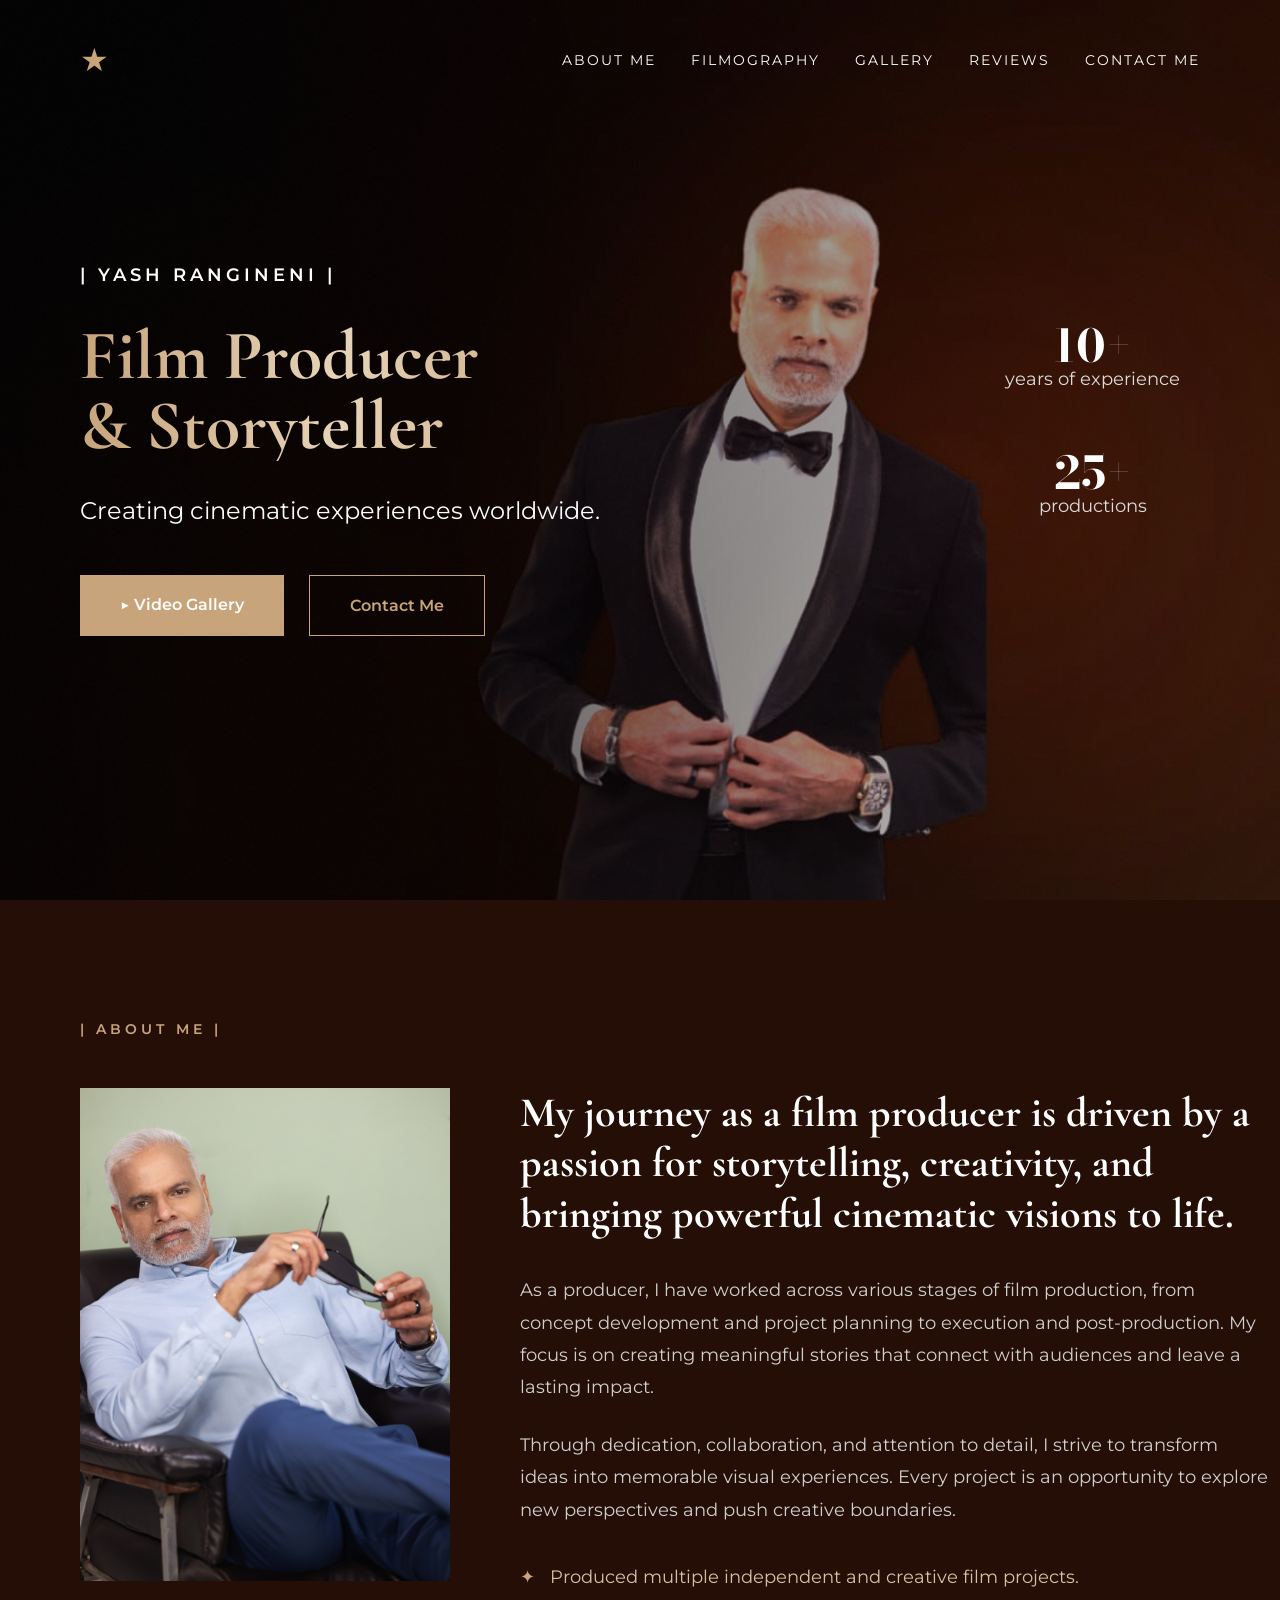
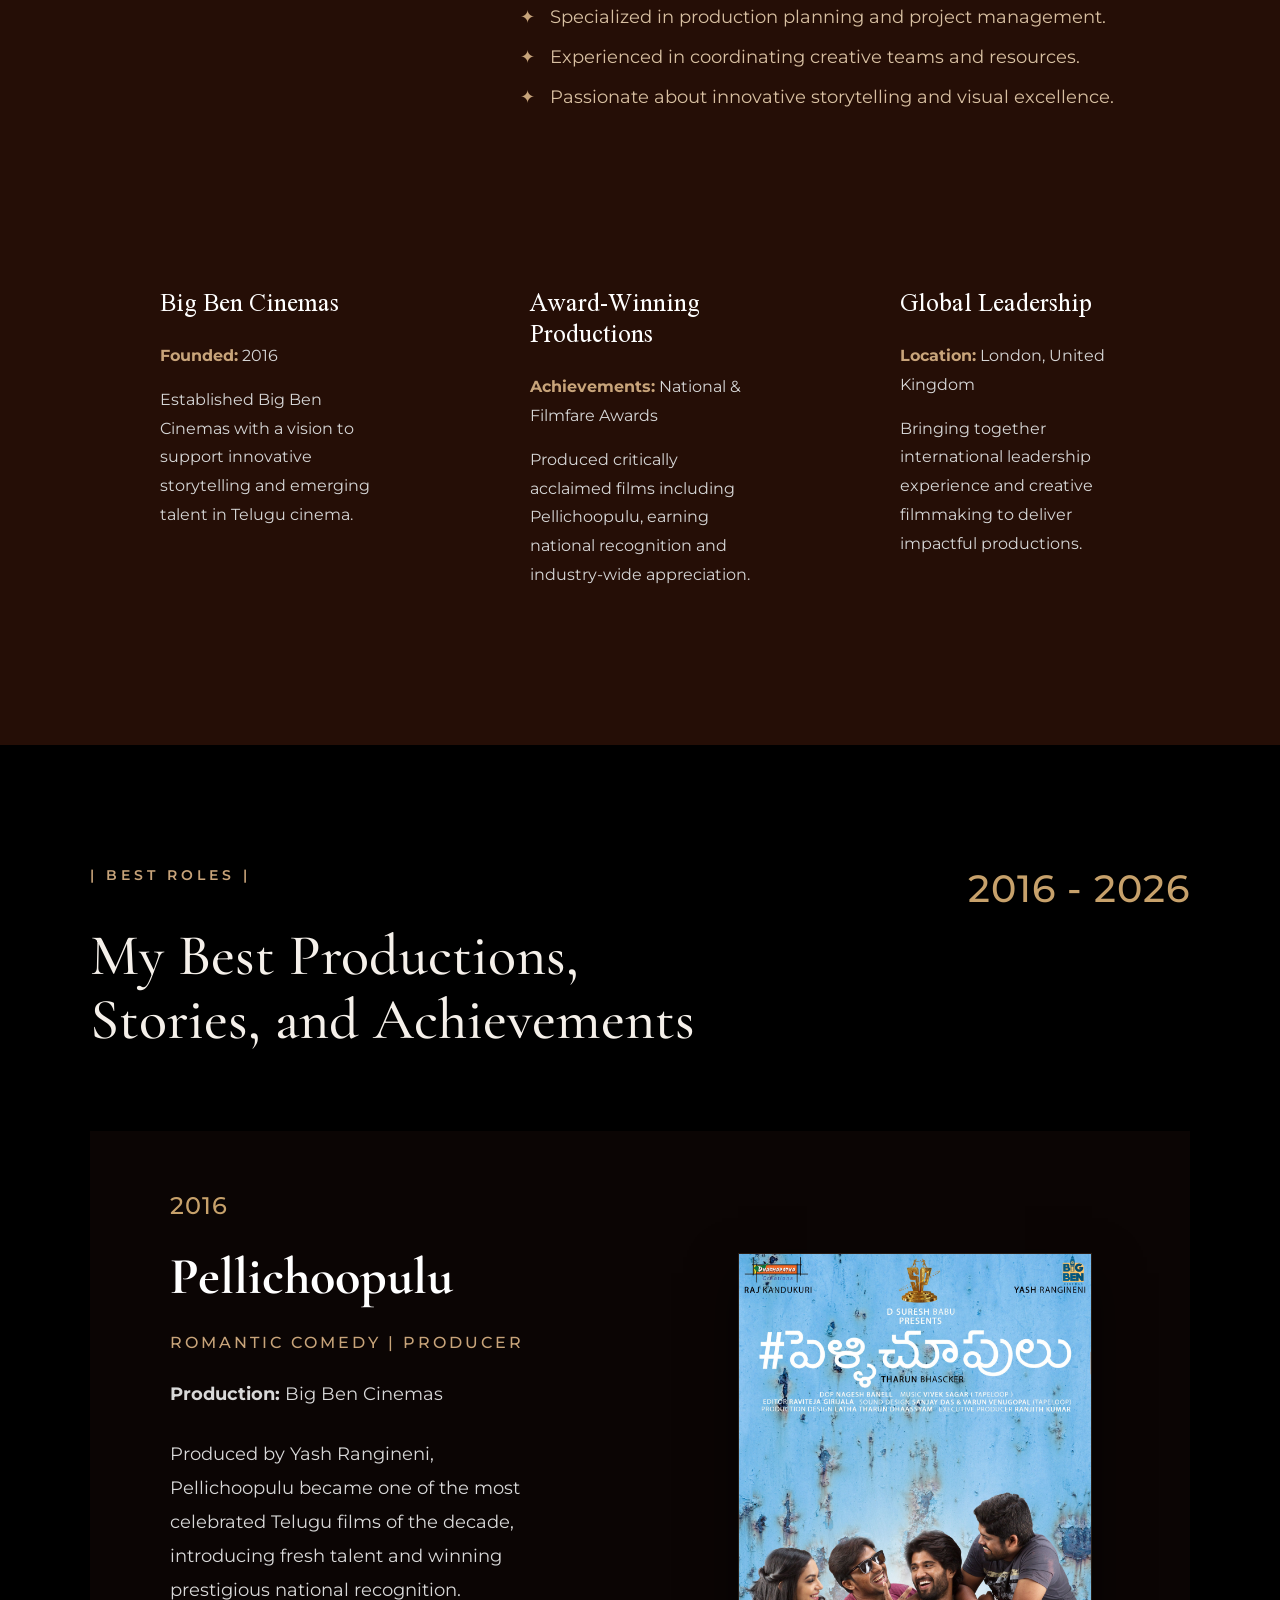
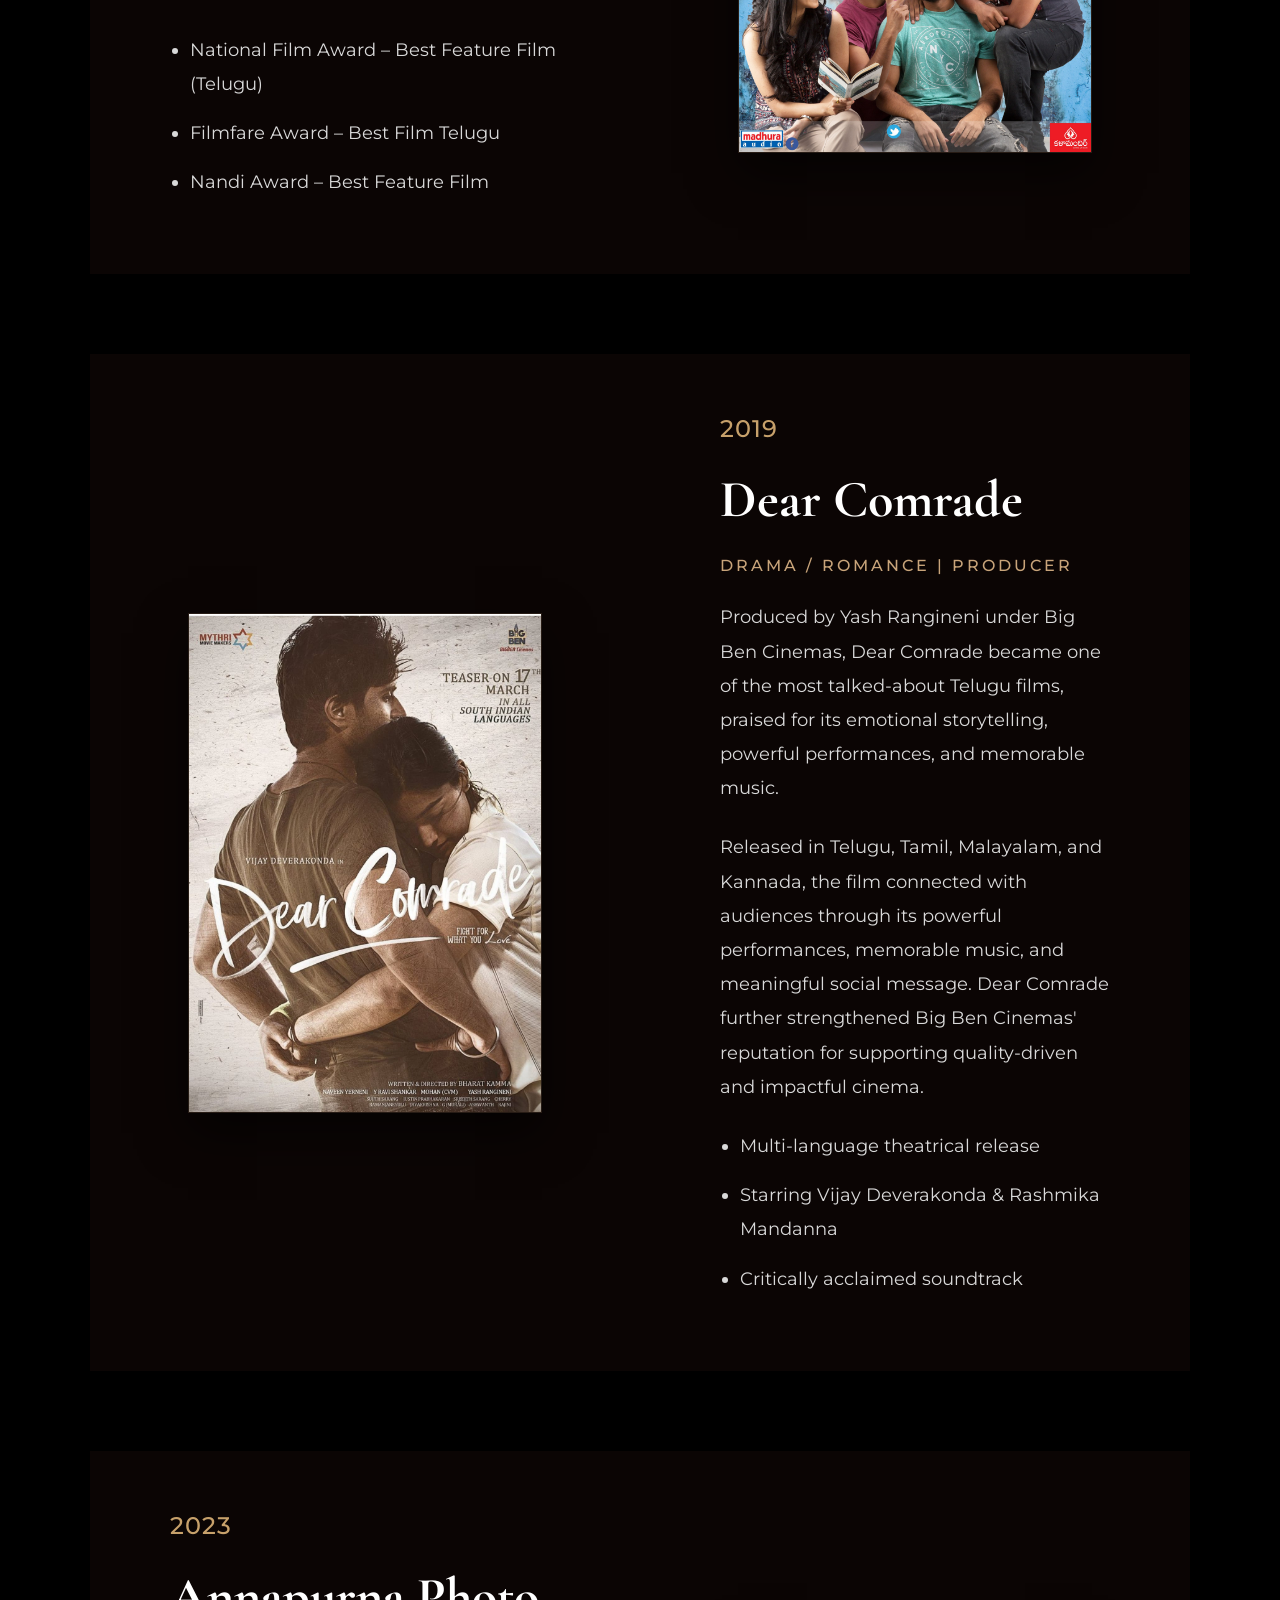
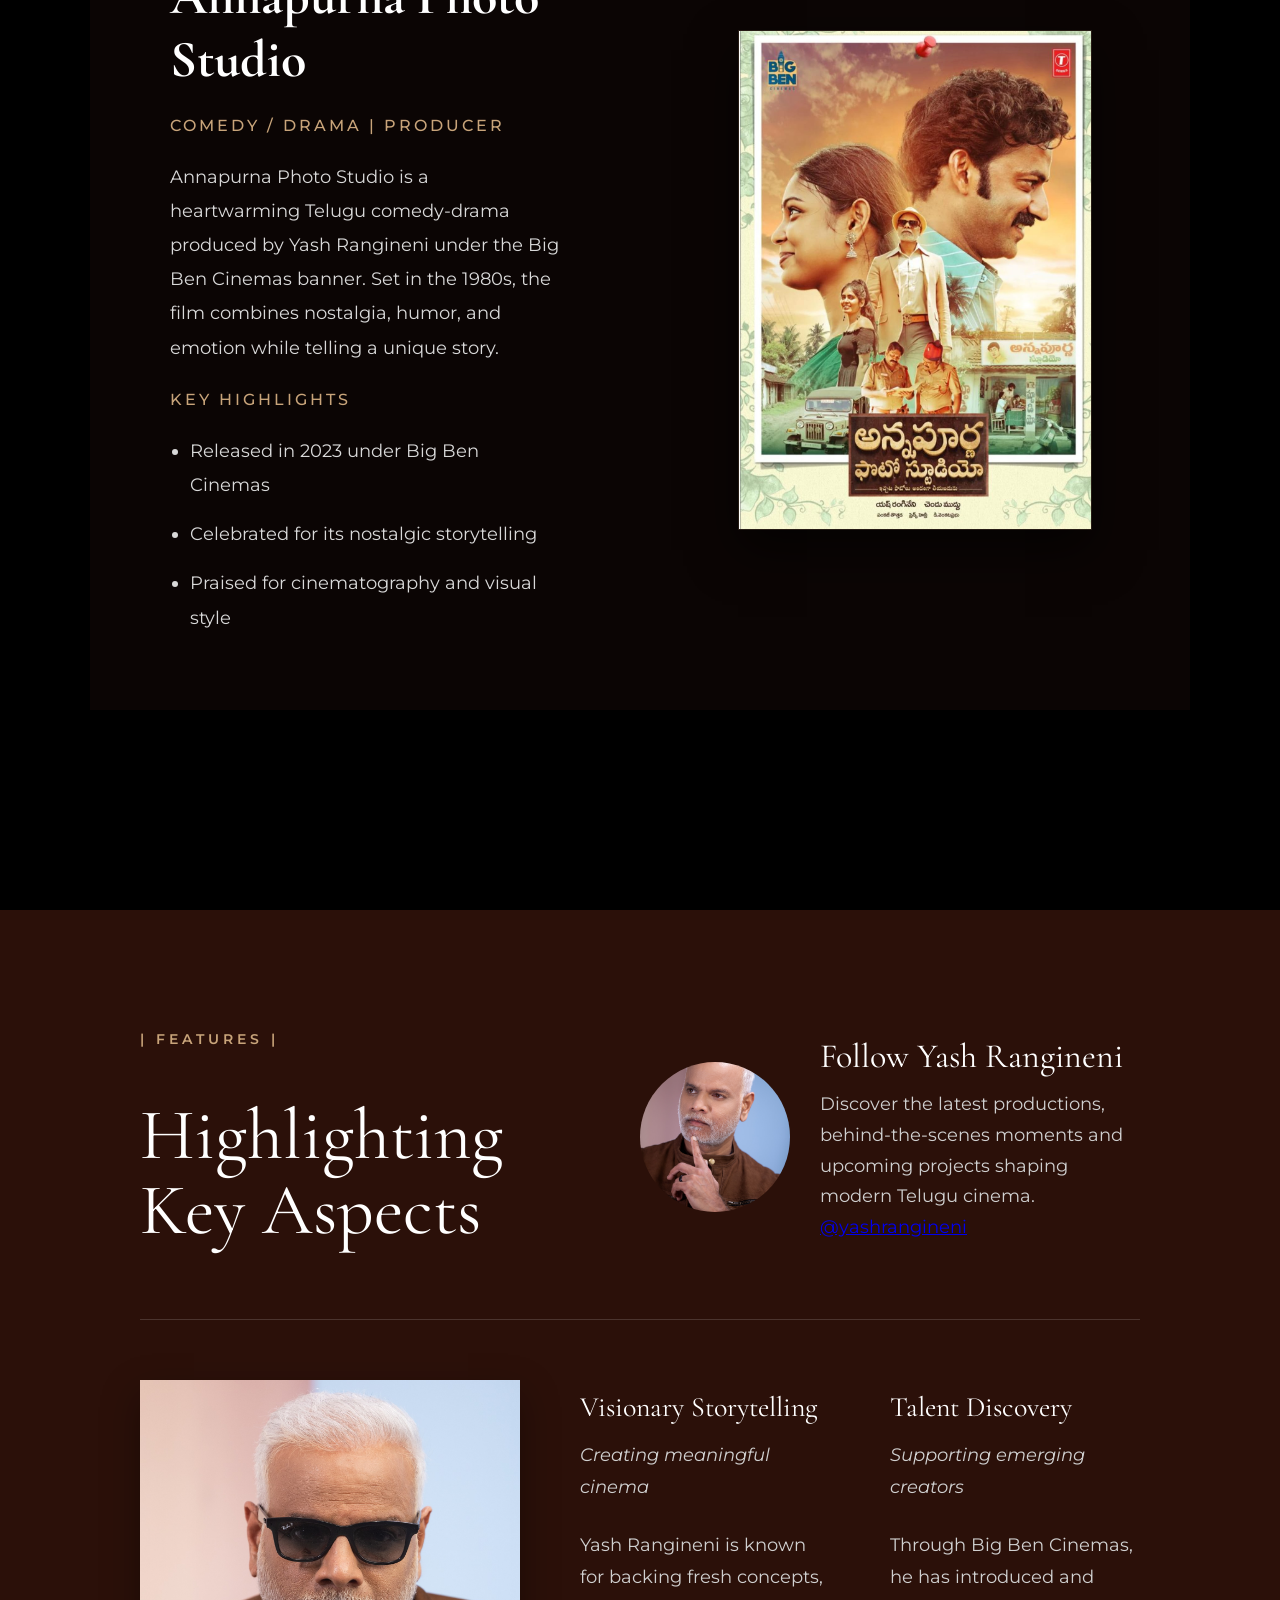
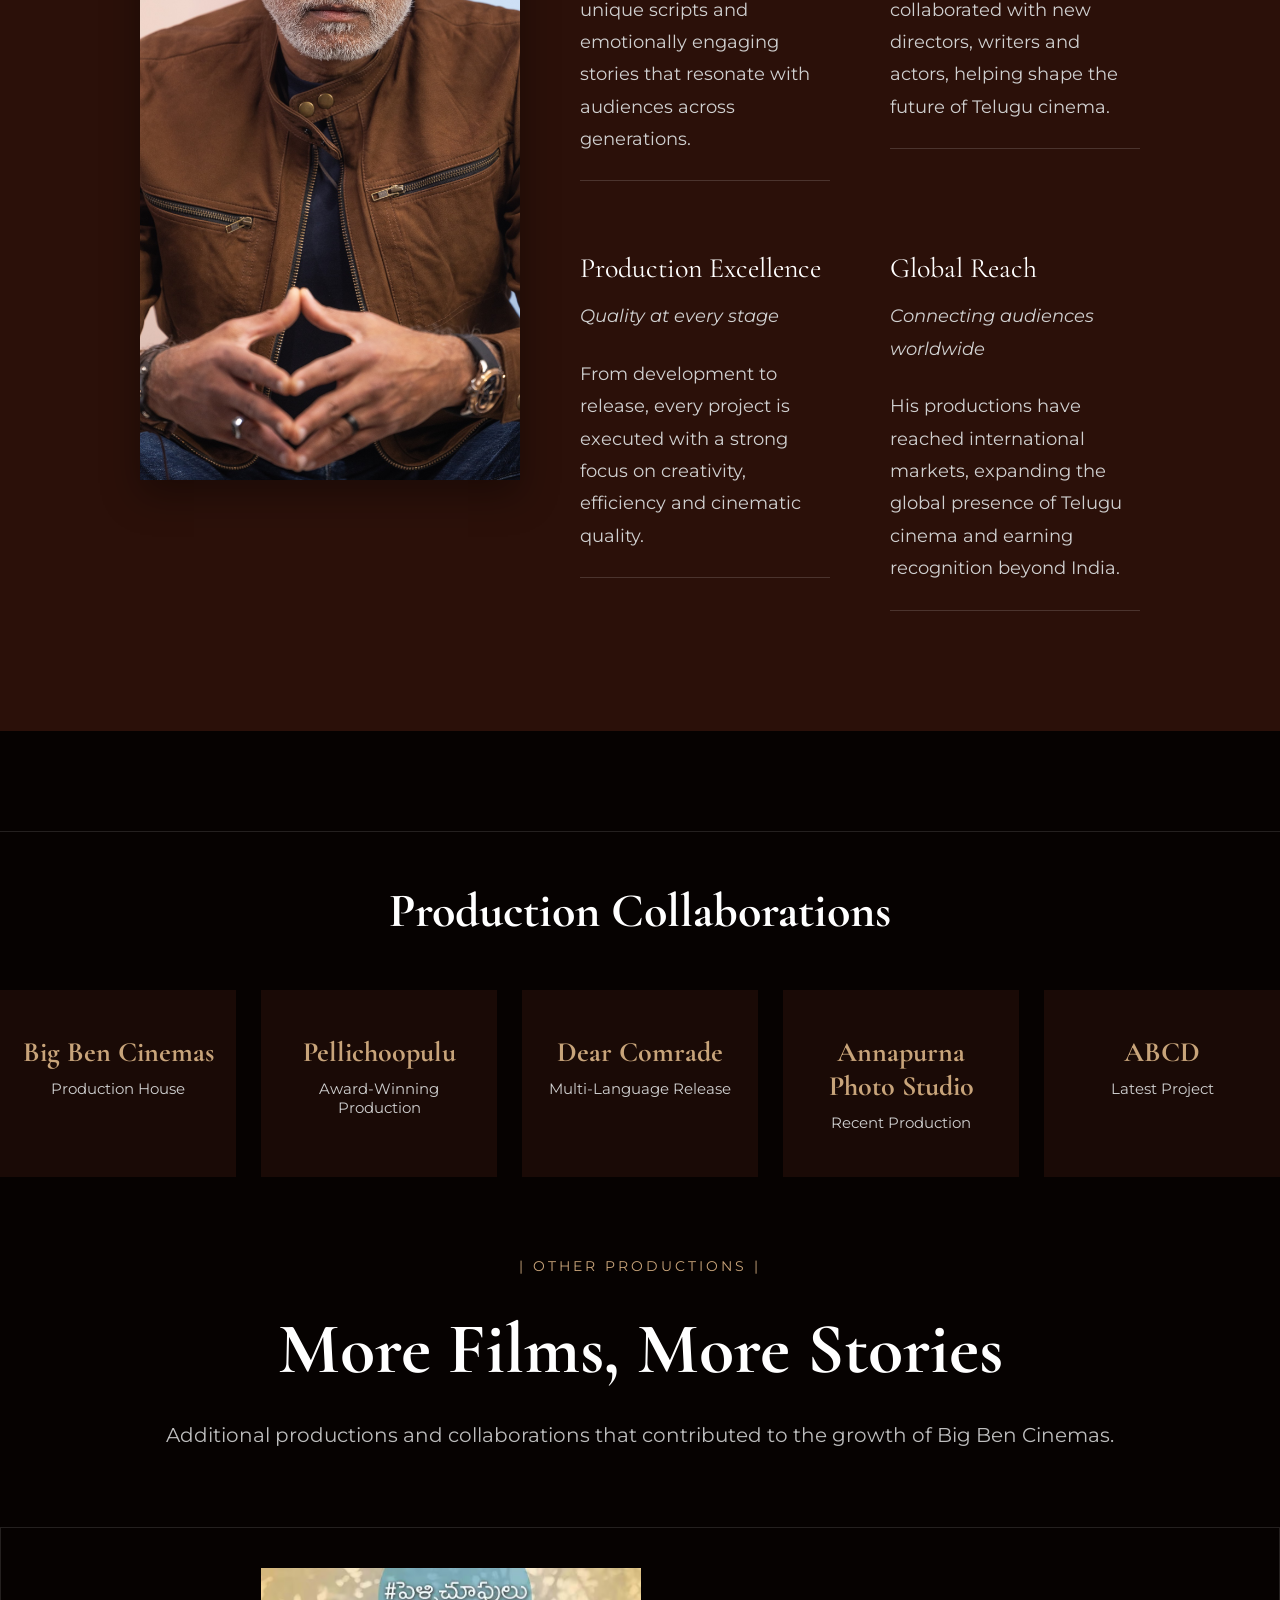
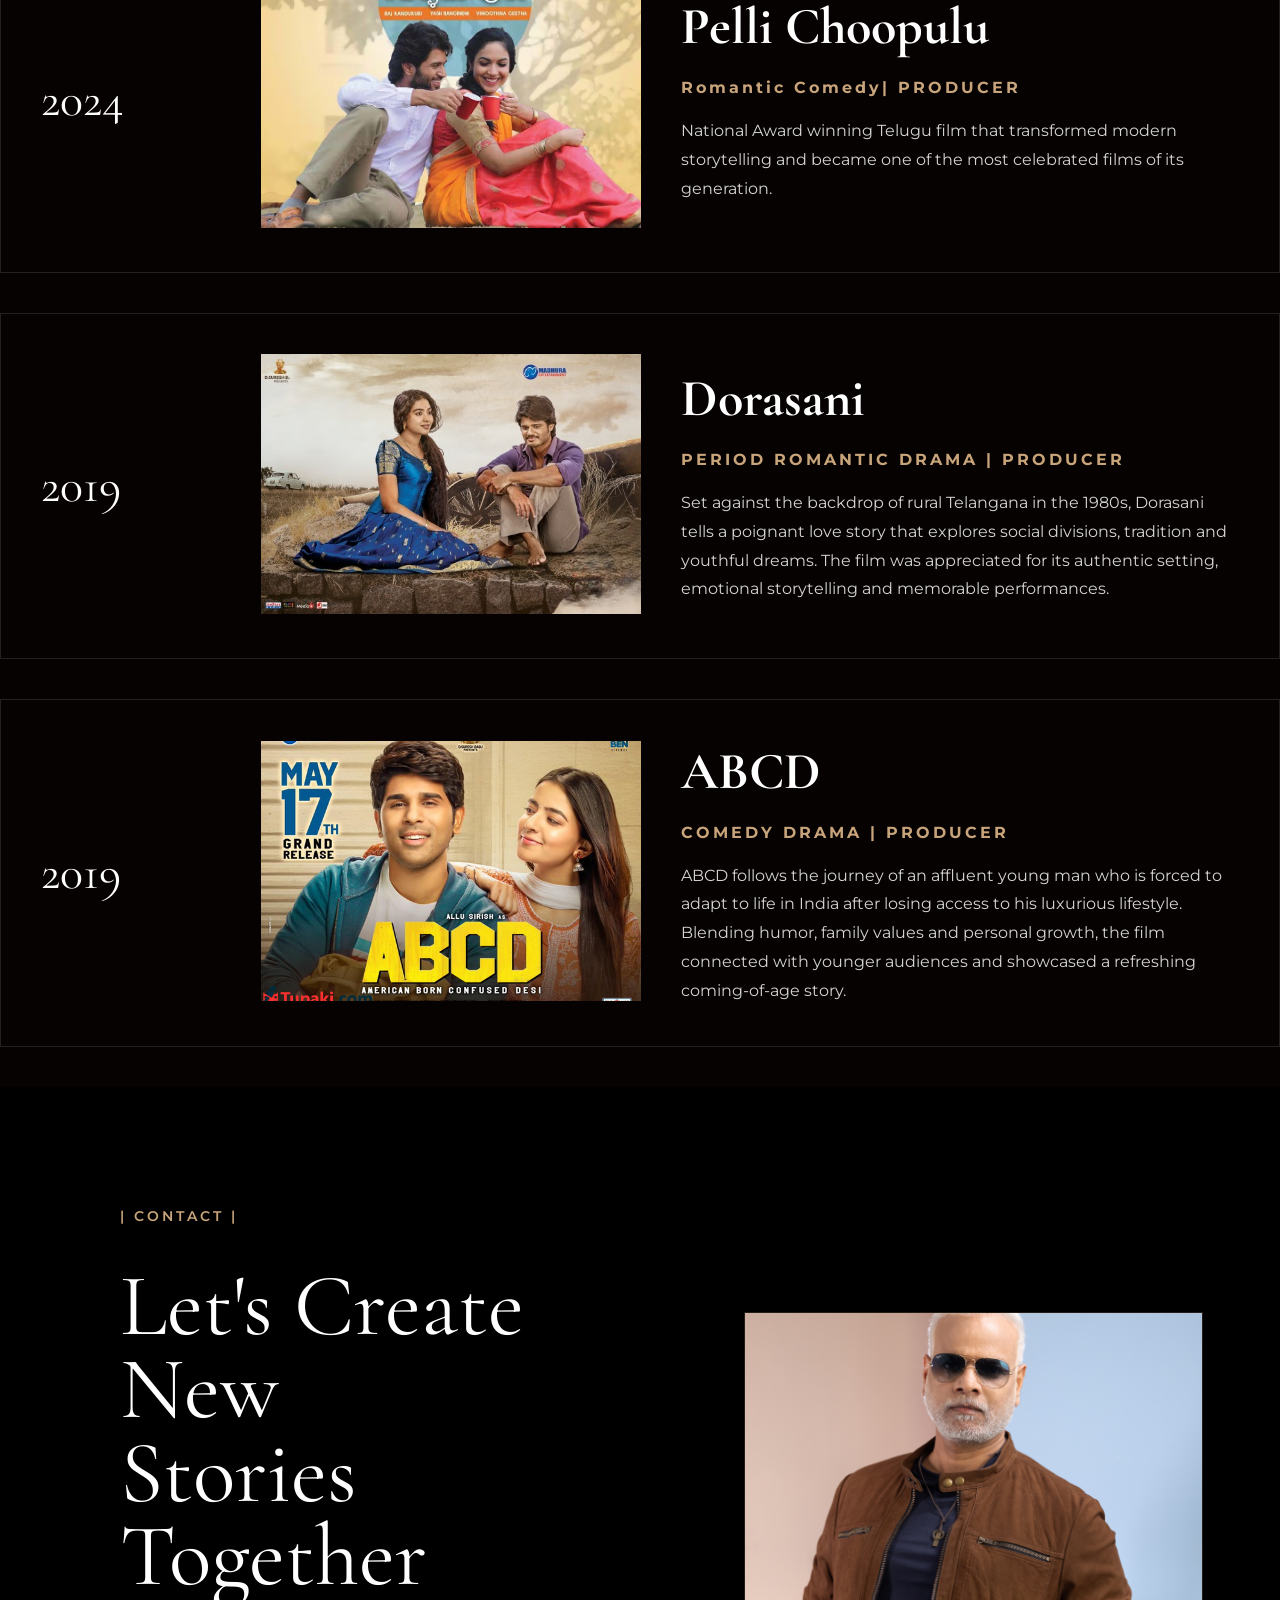
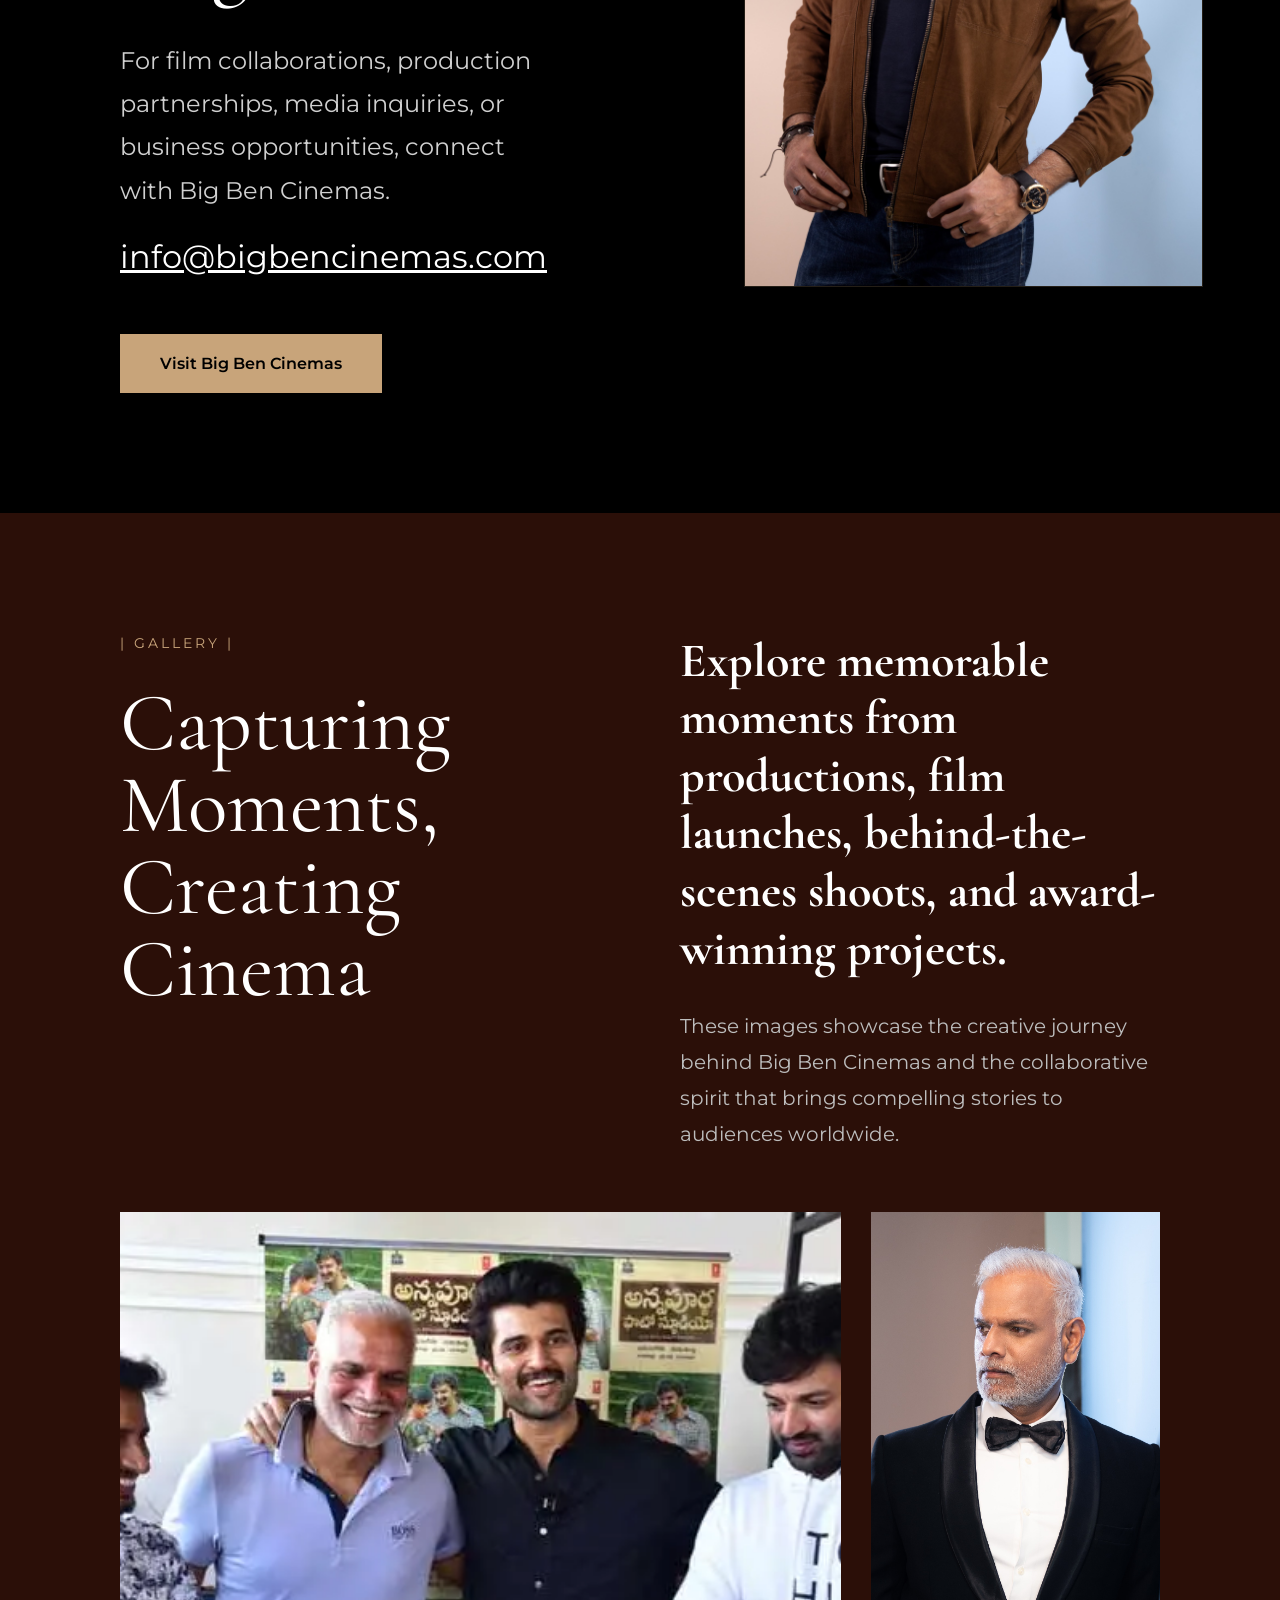
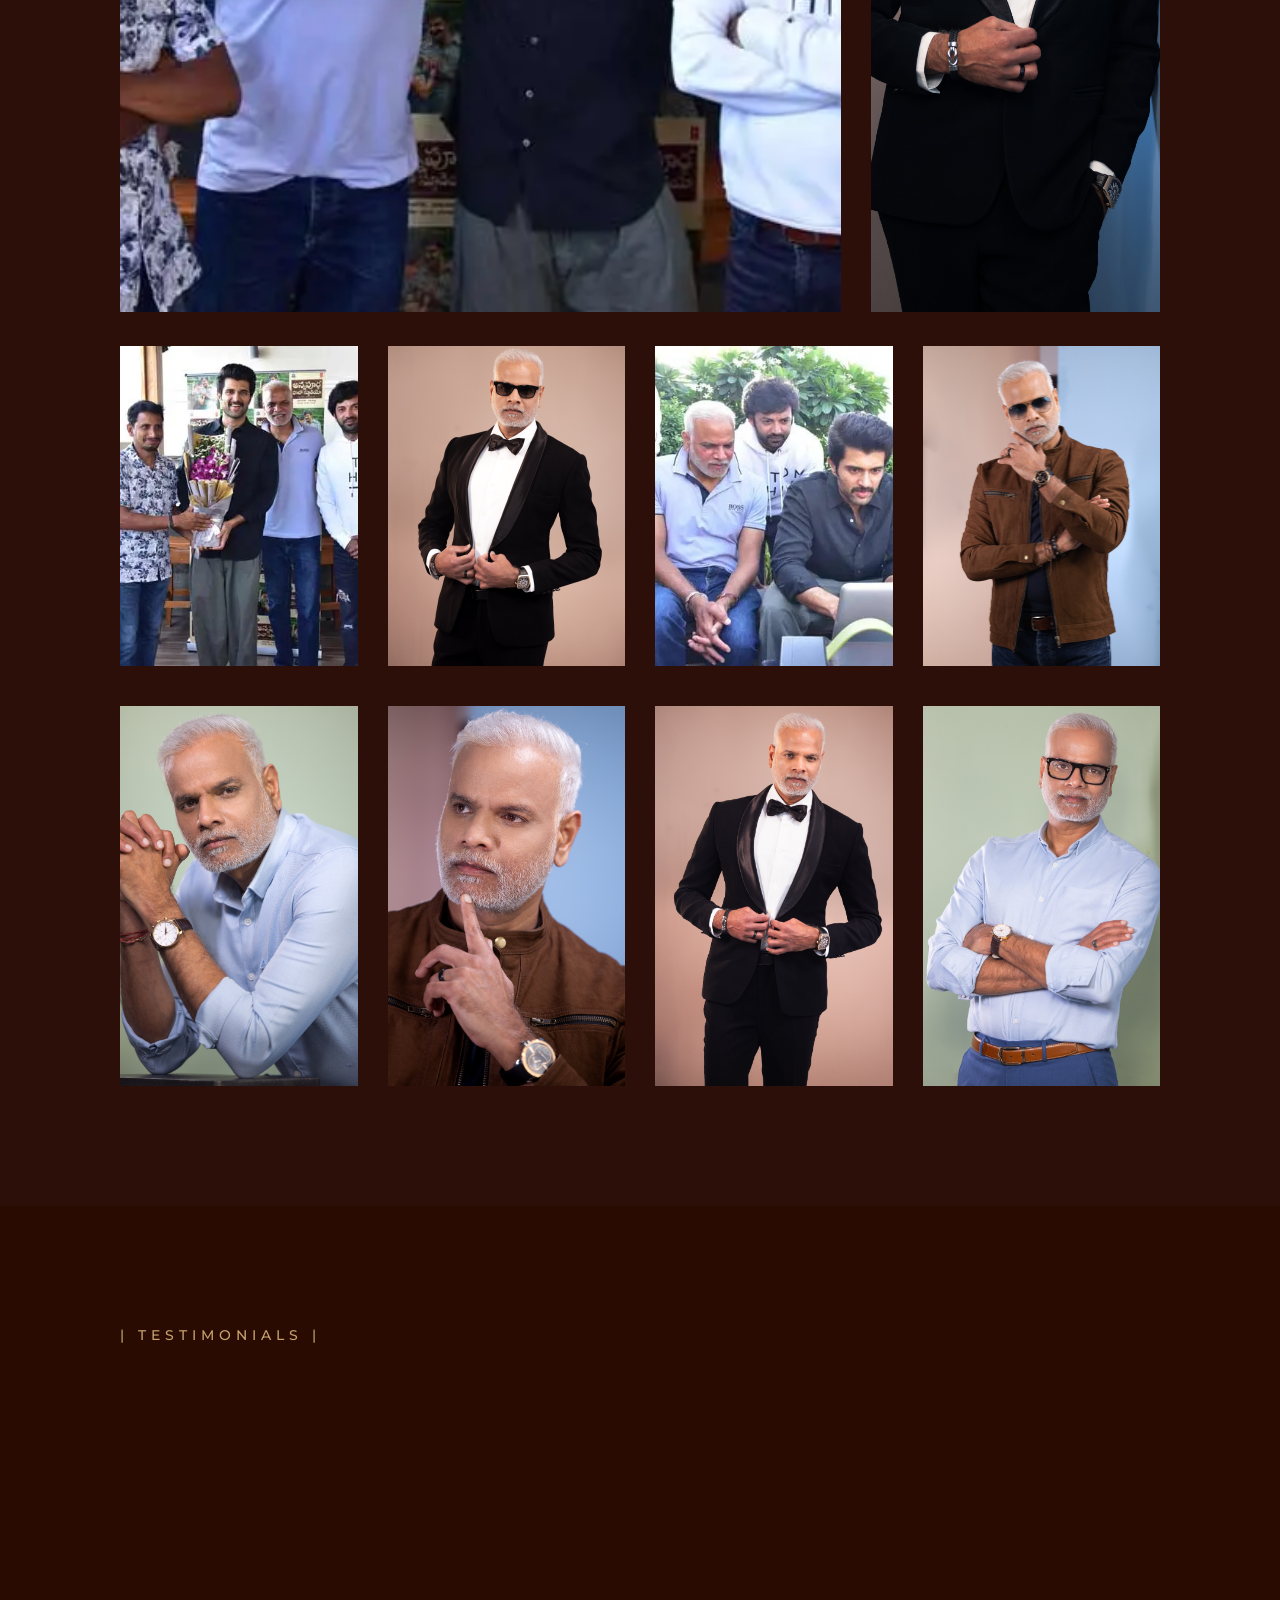
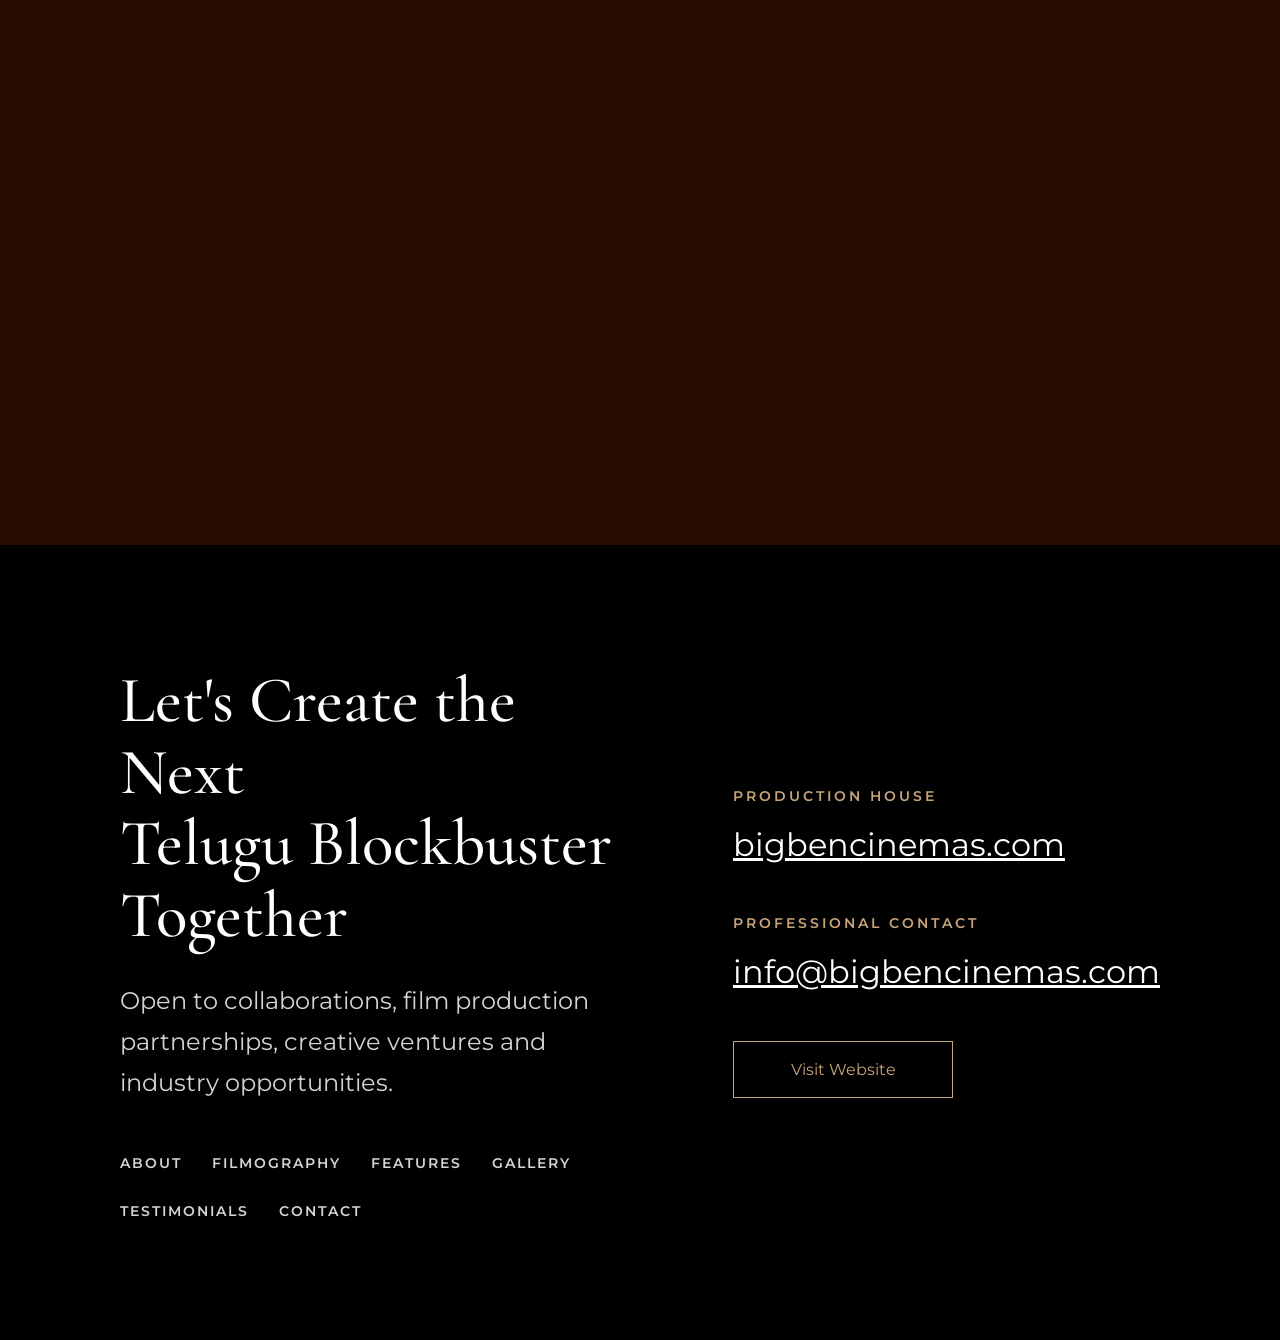
==== commit 12b850bc: "Enhance portfolio UI with animations, filmography updates, gallery improvements, testimonials stylin" ====
--- a/index.html
+++ b/index.html
@@ -8,6 +8,7 @@
     <!-- Google Fonts -->
     <link href="https://fonts.googleapis.com/css2?family=Cormorant+Garamond:wght@400;500;600&family=Montserrat:wght@300;400;500;600&display=swap" rel="stylesheet">
     <link href="https://fonts.googleapis.com/css2?family=Nuosu+SIL&display=swap" rel="stylesheet">
+    <link href="https://fonts.googleapis.com/css2?family=Bodoni+Moda:wght@400;500;600;700&display=swap" rel="stylesheet">
 </head>
 <body>
 
@@ -48,7 +49,7 @@
                 Creating cinematic experiences worldwide.
             </p>
             <div class="buttons">
-                <a href="filmography.html" class="btn-primary">
+                <a href="#gallery" class="btn-primary">
                     ▶ Video Gallery
                 </a>
                 <a href="#contact" class="btn-secondary">
@@ -164,15 +165,15 @@
                     <li>Nandi Award – Best Feature Film</li>
                 </ul>
             </div>
-            <div class="movie-image parallax-container reveal reveal-right">
-                <img src="images/pellichoopulu.jpg" alt="Pellichoopulu" class="parallax-img">
+            <div class="movie-image reveal reveal-right">
+                <img src="images/pellichoopulu.jpg" alt="Pellichoopulu">
             </div>
         </div>
 
         <!-- DEAR COMRADE -->
         <div class="movie-block reverse">
-            <div class="movie-image parallax-container reveal reveal-left">
-                <img src="images/dear-commrade1.jpeg" alt="Dear Comrade" class="parallax-img">
+            <div class="movie-image reveal reveal-left">
+                <img src="images/dear-commrade1.jpeg" alt="Dear Comrade">
             </div>
             <div class="movie-info reveal reveal-right">
                 <span class="year">2019</span>
@@ -220,8 +221,8 @@
                     <li>Praised for cinematography and visual style</li>
                 </ul>
             </div>
-            <div class="movie-image parallax-container reveal reveal-right">
-                <img src="images/annapurna-photo-studio.jpeg" alt="Annapurna Photo Studio" class="parallax-img">
+            <div class="movie-image reveal reveal-right">
+                <img src="images/annapurna-photo-studio.jpeg" alt="Annapurna Photo Studio">
             </div>
         </div>
     </section>
@@ -354,7 +355,7 @@
             <span>2024</span>
         </div>
         <div class="secondary-image">
-            <img src="images/pelli.jpeg" alt="Pelli Choopulu">
+            <img src="images/peli.avif" alt="Pelli Choopulu">
         </div>
         <div class="secondary-content">
             <h3>Pelli Choopulu</h3>
@@ -486,7 +487,8 @@
 
     <!-- Testimonials / Reviews Section -->
     <section class="testimonials-section" id="testimonials">
-        <div class="testimonials-grid">
+    <span>| TESTIMONIALS |</span>
+    <div class="testimonials-grid">
             <!-- Testimonial 1 -->
             <div class="testimonial-card reveal reveal-left">
                 <img src="images/raj-kandukuri.webp" alt="Raj Kandukuri">
@@ -505,7 +507,7 @@
 
             <!-- Testimonial 2 -->
             <div class="testimonial-card reveal reveal-right">
-                <img src="images/yash-profile.jpg" alt="Filmmaker">
+                <img src="images/test.jpg" alt="Filmmaker">
                 <div class="testimonial-content">
                     <span class="quote">❝</span>
                     <h3>Inspiring Collaboration.</h3>
--- a/css/style.css
+++ b/css/style.css
@@ -161,8 +161,11 @@
 }
 
 .stat h2{
-    font-family:'Cormorant Garamond',serif;
-    font-size:70px;
+    font-family:'Bodoni Moda',serif;
+    font-size:45px;
+    font-weight:700;
+    letter-spacing:1px;
+    line-height:1;
 }
 
 .stat p{
@@ -343,36 +346,55 @@
 
 .movie-block{
     display:flex;
-    min-height:700px;
+    align-items:center;
+    min-height:550px;
+    background:#0b0504;
     margin-bottom:80px;
-    background:#0b0504;
 }
 
 .movie-info{
     width:50%;
-    padding:80px;
+    padding:60px 80px;
+    box-sizing:border-box;
 }
 
 .movie-image{
     width:50%;
+    display:flex;
+    align-items:center;
+    justify-content:center;
+    padding:40px;
+    box-sizing:border-box;
+    background:#0b0504;
 }
 
 .movie-image img{
-    width:100%;
-    height:100%;
-    object-fit:cover;
+    max-width:90%;
+    max-height:500px;
+    width:auto;
+    height:auto;
+    object-fit:contain;
     display:block;
+    box-shadow:0 20px 45px rgba(0,0,0,0.6);
+    border:1px solid rgba(200,164,122,0.15);
+    transition:transform 0.5s cubic-bezier(0.25, 0.46, 0.45, 0.94);
+}
+
+.movie-block:hover .movie-image img{
+    transform:scale(1.04);
 }
 
 .year{
-    color:#fff;
-    font-size:18px;
-    letter-spacing:3px;
+    font-family:'Montserrat',sans-serif;
+    font-size:24px;
+    color:#c7a16b;
+    letter-spacing:1px;
+    font-weight:500;
 }
 
 .movie-info h3{
-    font-family:'Cormorant Garamond', serif;
-    font-size:52px; /* ~10% reduction */
+    font-family:'Cormorant Garamond',serif;
+    font-size:52px;
     color:#fff;
     margin:25px 0;
 }
@@ -381,6 +403,7 @@
     color:#c8a47a;
     letter-spacing:3px;
     margin-bottom:25px;
+    font-weight:500;
 }
 
 .movie-info p,
@@ -390,63 +413,17 @@
     font-size:18px;
 }
 
+.movie-info p{
+    margin-bottom:25px;
+}
+
 .movie-info ul{
     margin-top:25px;
     padding-left:20px;
 }
 
-.movie-block{
-    display:grid;
-    grid-template-columns:1fr 1fr;
-    background:#140805;
-    margin-bottom:80px;
-}
-
-.movie-info{
-    padding:80px;
-}
-
-.year{
-    font-family: 'Montserrat', sans-serif;
-    font-size: 24px;
-    color: #c7a16b; /* muted gold */
-    letter-spacing: 1px;
-    font-weight: 500;
-}
-
-.movie-info h3{
-    font-family:'Cormorant Garamond',serif;
-    font-size:52px; /* ~10% reduction */
-    color:white;
-    margin:25px 0;
-}
-
-.movie-info h4{
-    color:white;
-    letter-spacing:3px;
-    margin-bottom:30px;
-}
-
-.movie-info p{
-    color:#d6d6d6;
-    line-height:1.8;
-    margin-bottom:25px;
-}
-
-.movie-info ul{
-    padding-left:20px;
-}
-
 .movie-info li{
-    color:#d6d6d6;
     margin-bottom:15px;
-}
-
-.movie-image img{
-    width:100%;
-    height:100%;
-    object-fit:cover;
-    display:block;
 }
 .highlights{
     display:grid;
@@ -456,56 +433,7 @@
 
     padding:0 120px 100px 120px;
 }
-.movie-image{
-    width:100%;
-    height:750px;
-    overflow:hidden;
-}
-
-.movie-image img{
-    width:100%;
-    height:100%;
-    object-fit:cover;
-    display:block;
-}
-.movie-block{
-    display:flex;
-    align-items:stretch;
-}
-
-.movie-info{
-    width:50%;
-    padding:80px;
-    box-sizing:border-box;
-}
-
-.movie-image{
-    width:50%;
-}
-
-.movie-image img{
-    width: 100%;
-    height: 100%;
-    object-fit: cover;
-}
-.movie-block{
-    display:flex;
-    min-height:700px;
-    background:#0b0504;
-}
-
-.movie-block.reverse{
-    flex-direction:row;
-}
-
-.movie-image{
-    width:50%;
-}
-
-.movie-info{
-    width:50%;
-    padding:80px;
-}
+/* Consolidate duplicate overrides removed */
 .features-section{
     background:#2a1009;
     padding:120px;
@@ -588,7 +516,7 @@
     width:100%;
     height:700px;
     object-fit:cover;
-    border:10px solid #000;
+    box-shadow:0 15px 35px rgba(0,0,0,0.35);
 }
 
 .feature-card{
@@ -1323,6 +1251,39 @@
     .visit-btn{
         width:100%;
         text-align:center;
+    }
+
+    /* Responsive Best Roles movie blocks */
+    .movie-block {
+        flex-direction: column !important;
+        min-height: auto !important;
+        margin-bottom: 50px !important;
+    }
+    
+    .movie-image,
+    .movie-info {
+        width: 100% !important;
+    }
+    
+    .movie-info {
+        padding: 40px 20px !important;
+        text-align: center;
+        order: 2; /* Text always goes below image on mobile/tablet */
+    }
+    
+    .movie-image {
+        padding: 20px !important;
+        order: 1; /* Image always goes on top on mobile/tablet */
+    }
+    
+    .movie-image img {
+        max-width: 80% !important;
+        max-height: 380px !important;
+    }
+
+    .movie-info h3 {
+        font-size: 38px !important;
+        margin: 15px 0 !important;
     }
 }
 
@@ -1475,6 +1436,46 @@
     z-index:1;
 }
 
+/* Cinematic animated light overlay */
+.hero::before{
+    content:'';
+    position:absolute;
+    inset:0;
+    z-index:1;
+    pointer-events:none;
+    opacity:0.35;
+    background:linear-gradient(
+        135deg,
+        rgba(0,0,0,0) 0%,
+        rgba(43,15,8,0.6) 20%,
+        rgba(158,123,76,0.3) 35%,
+        rgba(0,0,0,0) 50%,
+        rgba(199,161,107,0.15) 65%,
+        rgba(43,15,8,0.5) 80%,
+        rgba(0,0,0,0) 100%
+    );
+    background-size:300% 300%;
+    animation:cinematicLight 20s ease-in-out infinite;
+}
+
+@keyframes cinematicLight{
+    0%{
+        background-position:0% 50%;
+    }
+    25%{
+        background-position:100% 25%;
+    }
+    50%{
+        background-position:100% 75%;
+    }
+    75%{
+        background-position:0% 100%;
+    }
+    100%{
+        background-position:0% 50%;
+    }
+}
+
 /* --- NAVBAR ENHANCEMENTS --- */
 header{
     transition:background 0.4s ease, padding 0.4s ease, box-shadow 0.4s ease;
@@ -1902,7 +1903,7 @@
     width: 100%;
     height: 100%;
     background: url("../images/hero.jpg") no-repeat right center;
-    background-size: 85% auto;
+    background-size: cover;
     z-index: 0;
     pointer-events: none;
     filter: brightness(1.2) contrast(1.05);
@@ -1917,7 +1918,7 @@
 .lightbox {
   position: fixed;
   inset: 0;
-  background: rgba(0,0,0,0.85);
+  background: rgba(0,0,0,0.95);
   display: none;
   align-items: center;
   justify-content: center;
@@ -1925,37 +1926,99 @@
 }
 .lightbox.is-active { display: flex; animation: fadeIn 0.3s forwards; }
 .lightbox.is-closing { animation: fadeOut 0.3s forwards; }
+
 .lightbox-image {
-  max-width: 90vw;
-  max-height: 90vh;
-  box-shadow: 0 0 30px rgba(0,0,0,0.5);
-}
+  width: 82vw;
+  height: 82vh;
+  max-width: 82vw;
+  max-height: 82vh;
+  object-fit: contain; /* Keeps aspect ratio, prevents all cropping */
+  box-shadow: 0 0 50px rgba(0,0,0,0.85);
+  border: 1px solid rgba(255,255,255,0.05);
+  display: block;
+}
+
 .lightbox .close,
 .lightbox .prev,
 .lightbox .next {
   position: absolute;
   color: #c8a47a;
-  font-size: 2rem;
+  font-size: 2.5rem;
   cursor: pointer;
   user-select: none;
-}
-.lightbox .close { top: 20px; right: 30px; }
-.lightbox .prev { left: 30px; top: 50%; transform: translateY(-50%); }
-.lightbox .next { right: 30px; top: 50%; transform: translateY(-50%); }
-.lightbox .prev:hover,
-.lightbox .next:hover,
-.lightbox .close:hover { color: #fff; }
+  z-index: 10002;
+  transition: color 0.2s ease, transform 0.2s ease;
+}
+.lightbox .close {
+  top: 30px;
+  right: 45px;
+  font-size: 3rem;
+}
+.lightbox .prev {
+  left: 45px;
+  top: 50%;
+  transform: translateY(-50%);
+}
+.lightbox .next {
+  right: 45px;
+  top: 50%;
+  transform: translateY(-50%);
+}
+.lightbox .prev:hover { color: #fff; transform: translateY(-50%) scale(1.15) translateX(-3px); }
+.lightbox .next:hover { color: #fff; transform: translateY(-50%) scale(1.15) translateX(3px); }
+.lightbox .close:hover { color: #fff; transform: scale(1.15); }
+
 .lightbox-counter {
   position: absolute;
-  bottom: 20px;
+  bottom: 30px;
   left: 50%;
   transform: translateX(-50%);
   color: #c8a47a;
-  font-size: 1rem;
-  background: rgba(0,0,0,0.5);
-  padding: 4px 8px;
+  font-size: 1.1rem;
+  background: rgba(0,0,0,0.65);
+  padding: 6px 14px;
   border-radius: 4px;
+  border: 1px solid rgba(200,164,122,0.25);
+  letter-spacing: 1px;
+  z-index: 10002;
+}
+
+@media (max-width: 768px) {
+  .lightbox-image {
+    width: 90vw;
+    height: 75vh;
+    max-width: 90vw;
+    max-height: 75vh;
+  }
+  .lightbox .close {
+    top: 20px;
+    right: 25px;
+    font-size: 2.3rem;
+  }
+  .lightbox .prev {
+    left: 20px;
+    font-size: 1.8rem;
+    transform: translateY(-50%);
+  }
+  .lightbox .next {
+    right: 20px;
+    font-size: 1.8rem;
+    transform: translateY(-50%);
+  }
+  .lightbox-counter {
+    bottom: 25px;
+    font-size: 0.95rem;
+  }
 }
 @keyframes fadeIn { from {opacity:0;} to {opacity:1;} }
 @keyframes fadeOut { from {opacity:1;} to {opacity:0;} }
 /* Subtle hero background animation removed to restore original image size and position */
+.testimonials-section > span{
+    color: #c7a16b;
+    font-size: 14px;
+    letter-spacing: 5px;
+    text-transform: uppercase;
+    font-weight: 500;
+    display: block;
+    margin-bottom: 75px;
+}
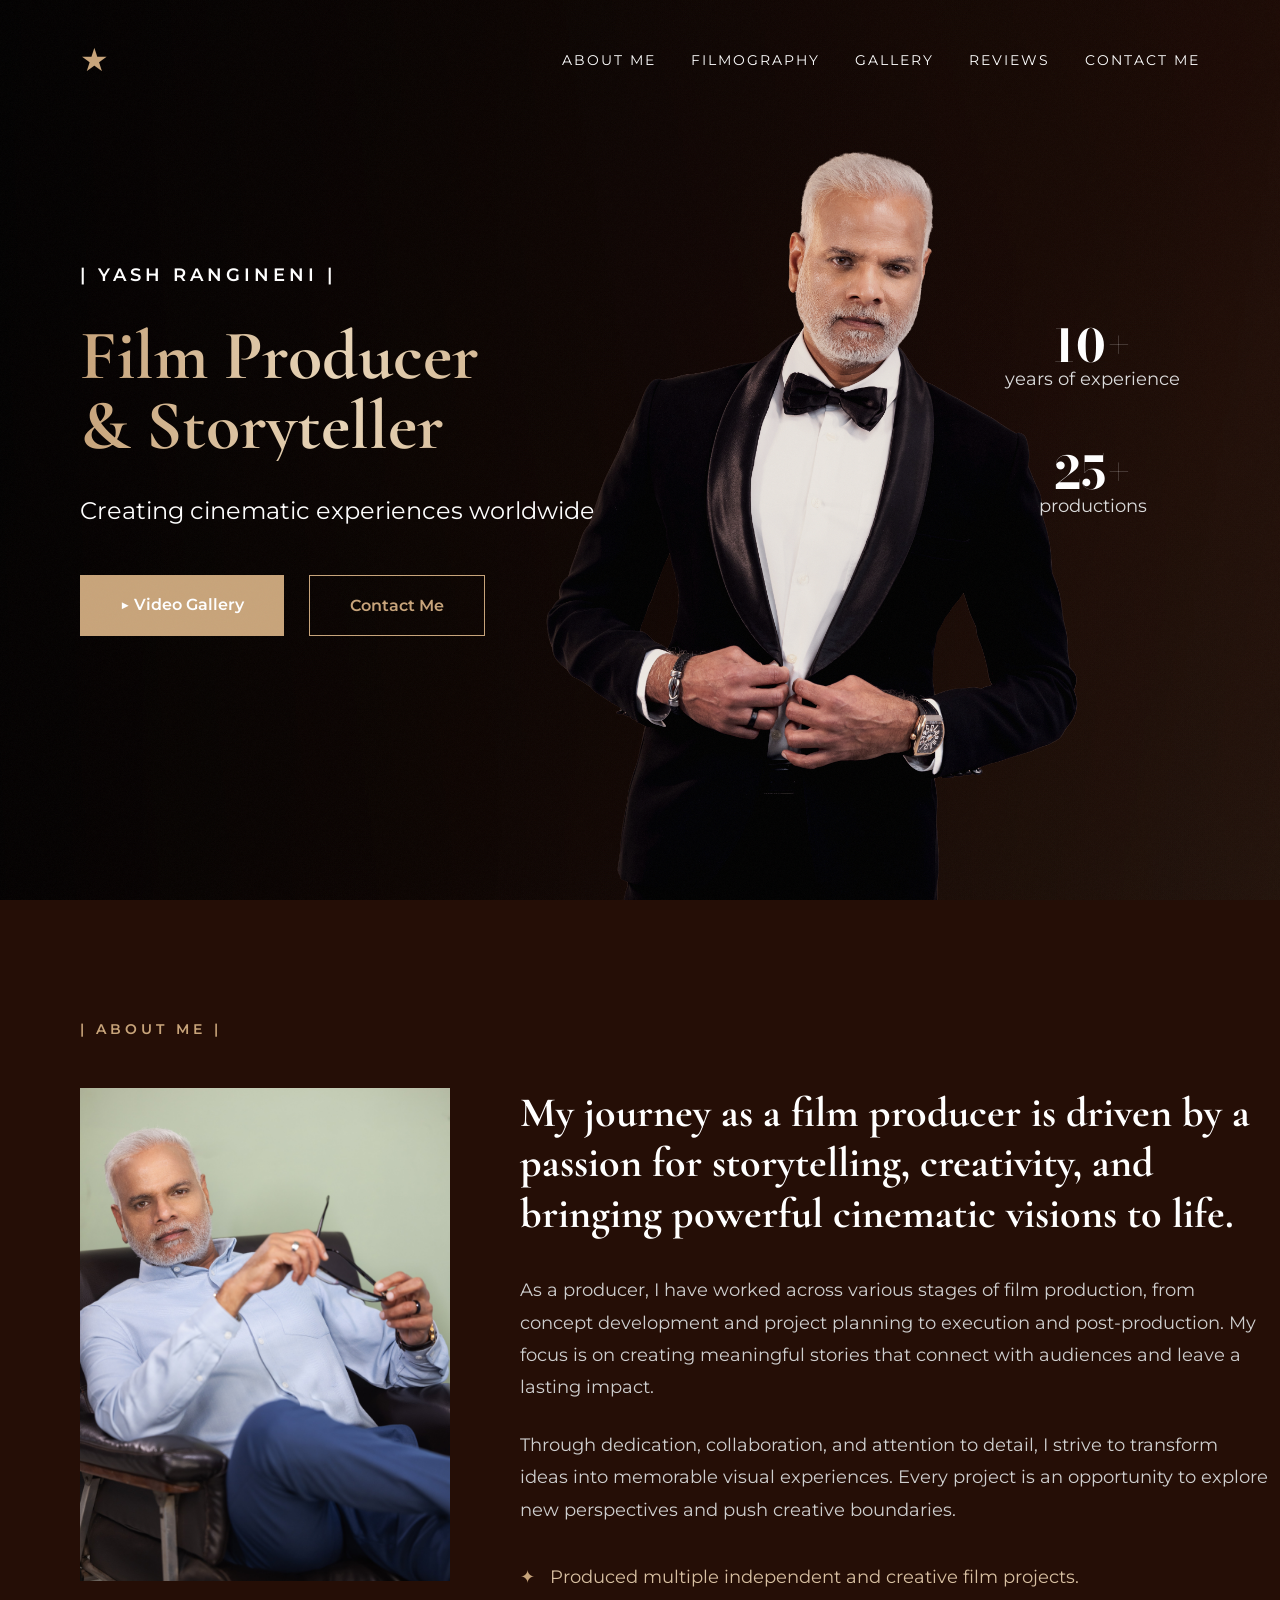
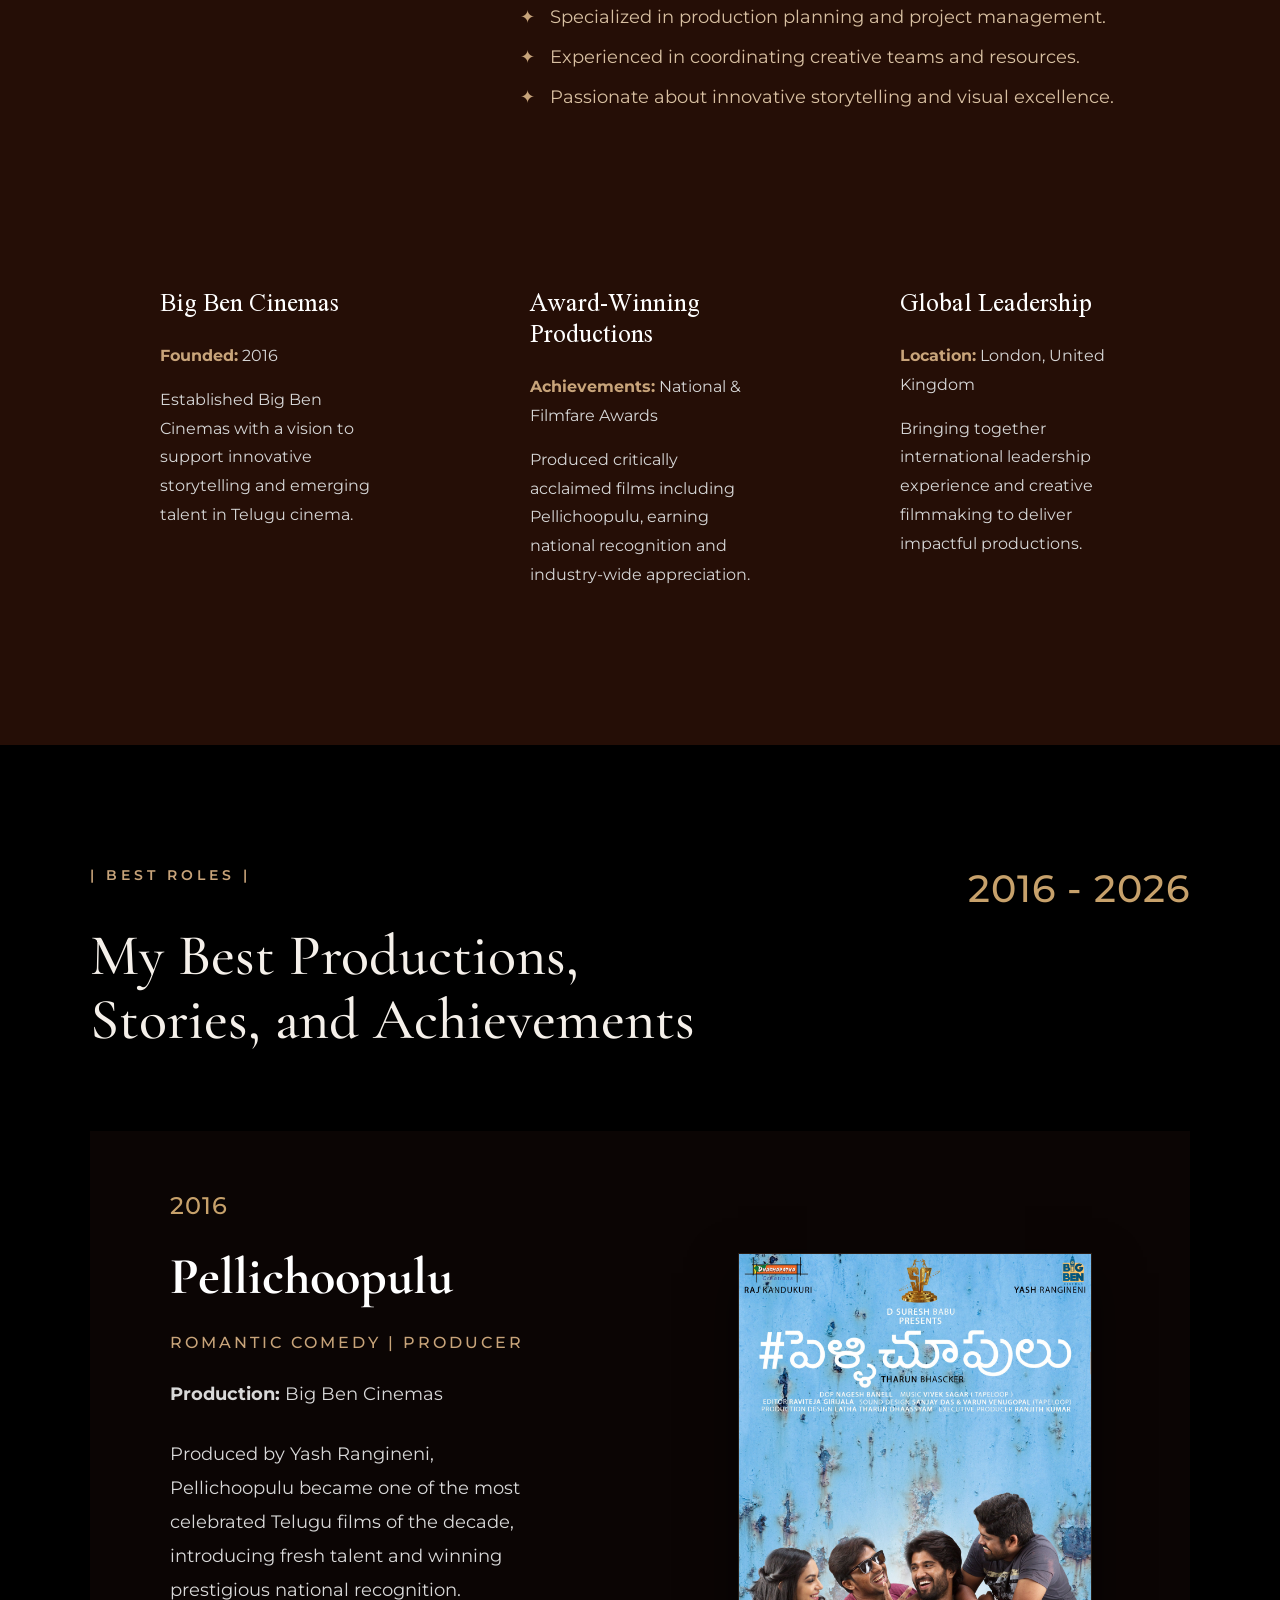
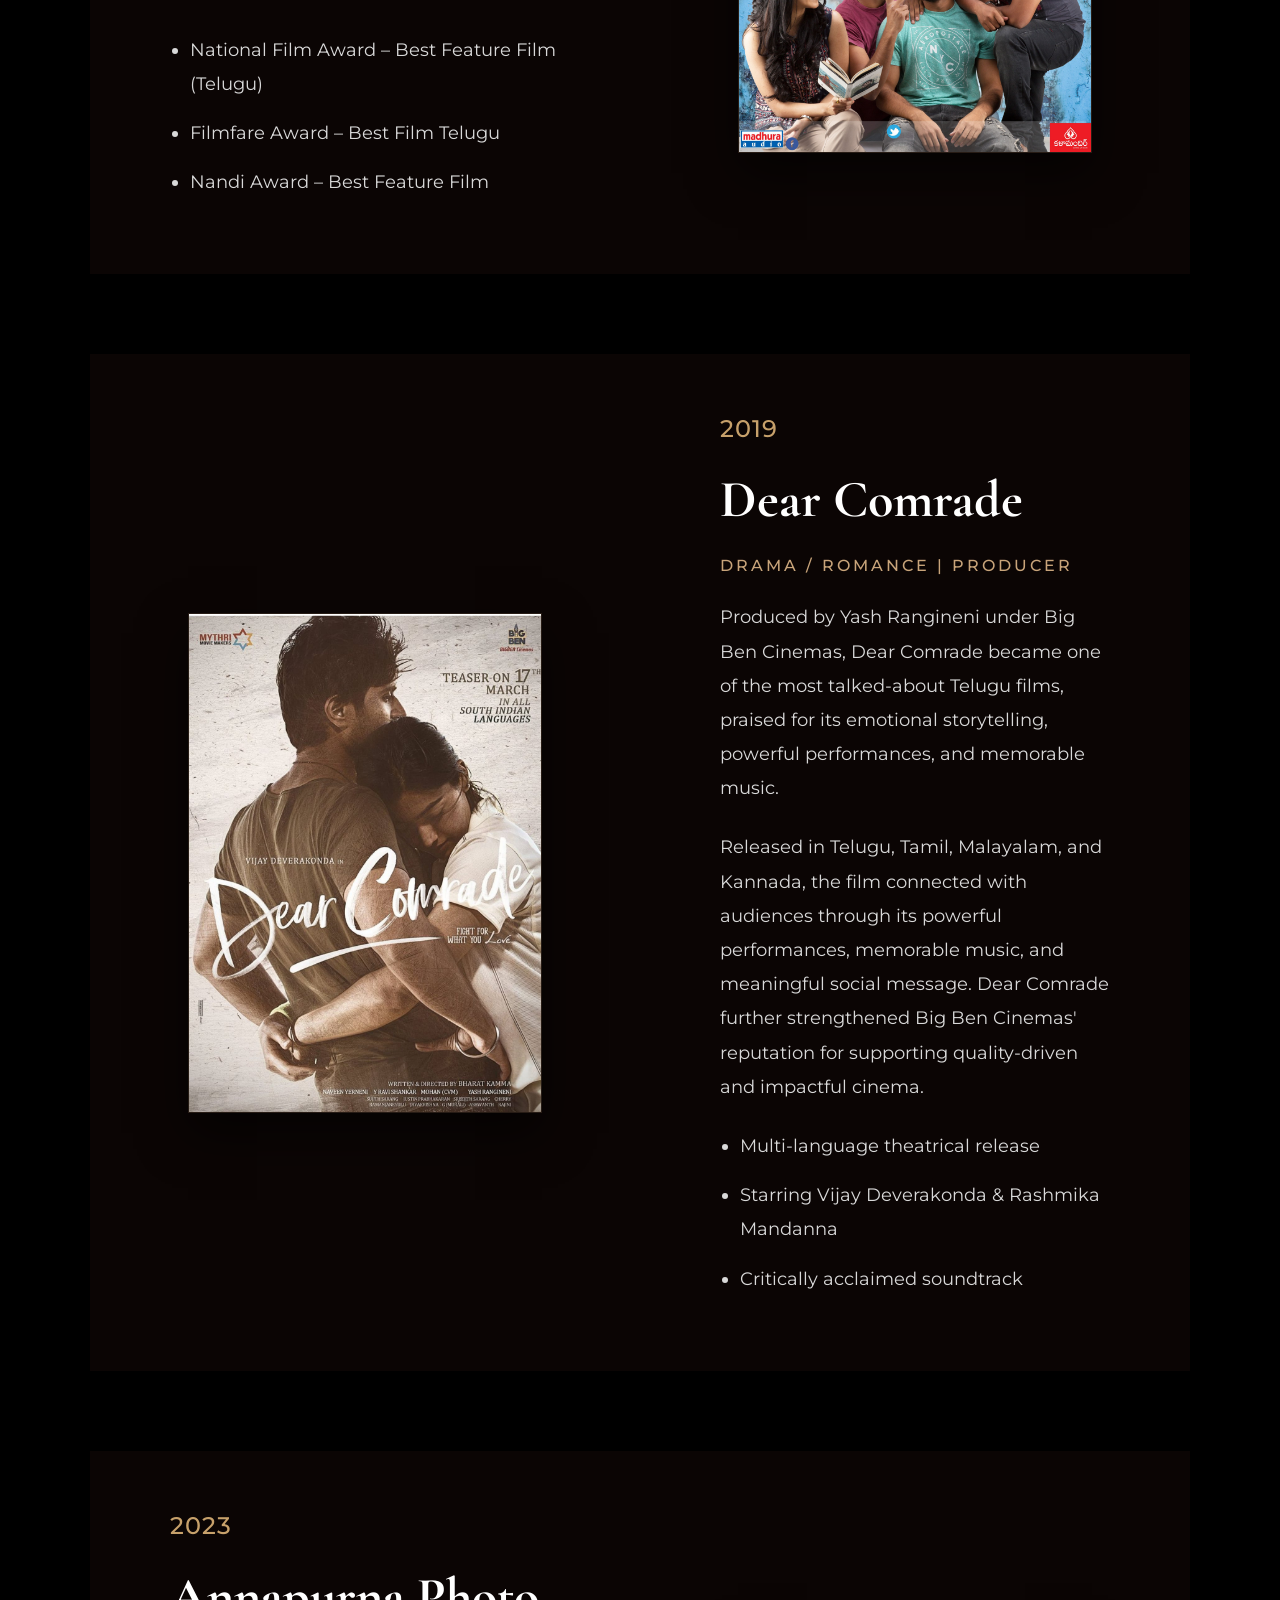
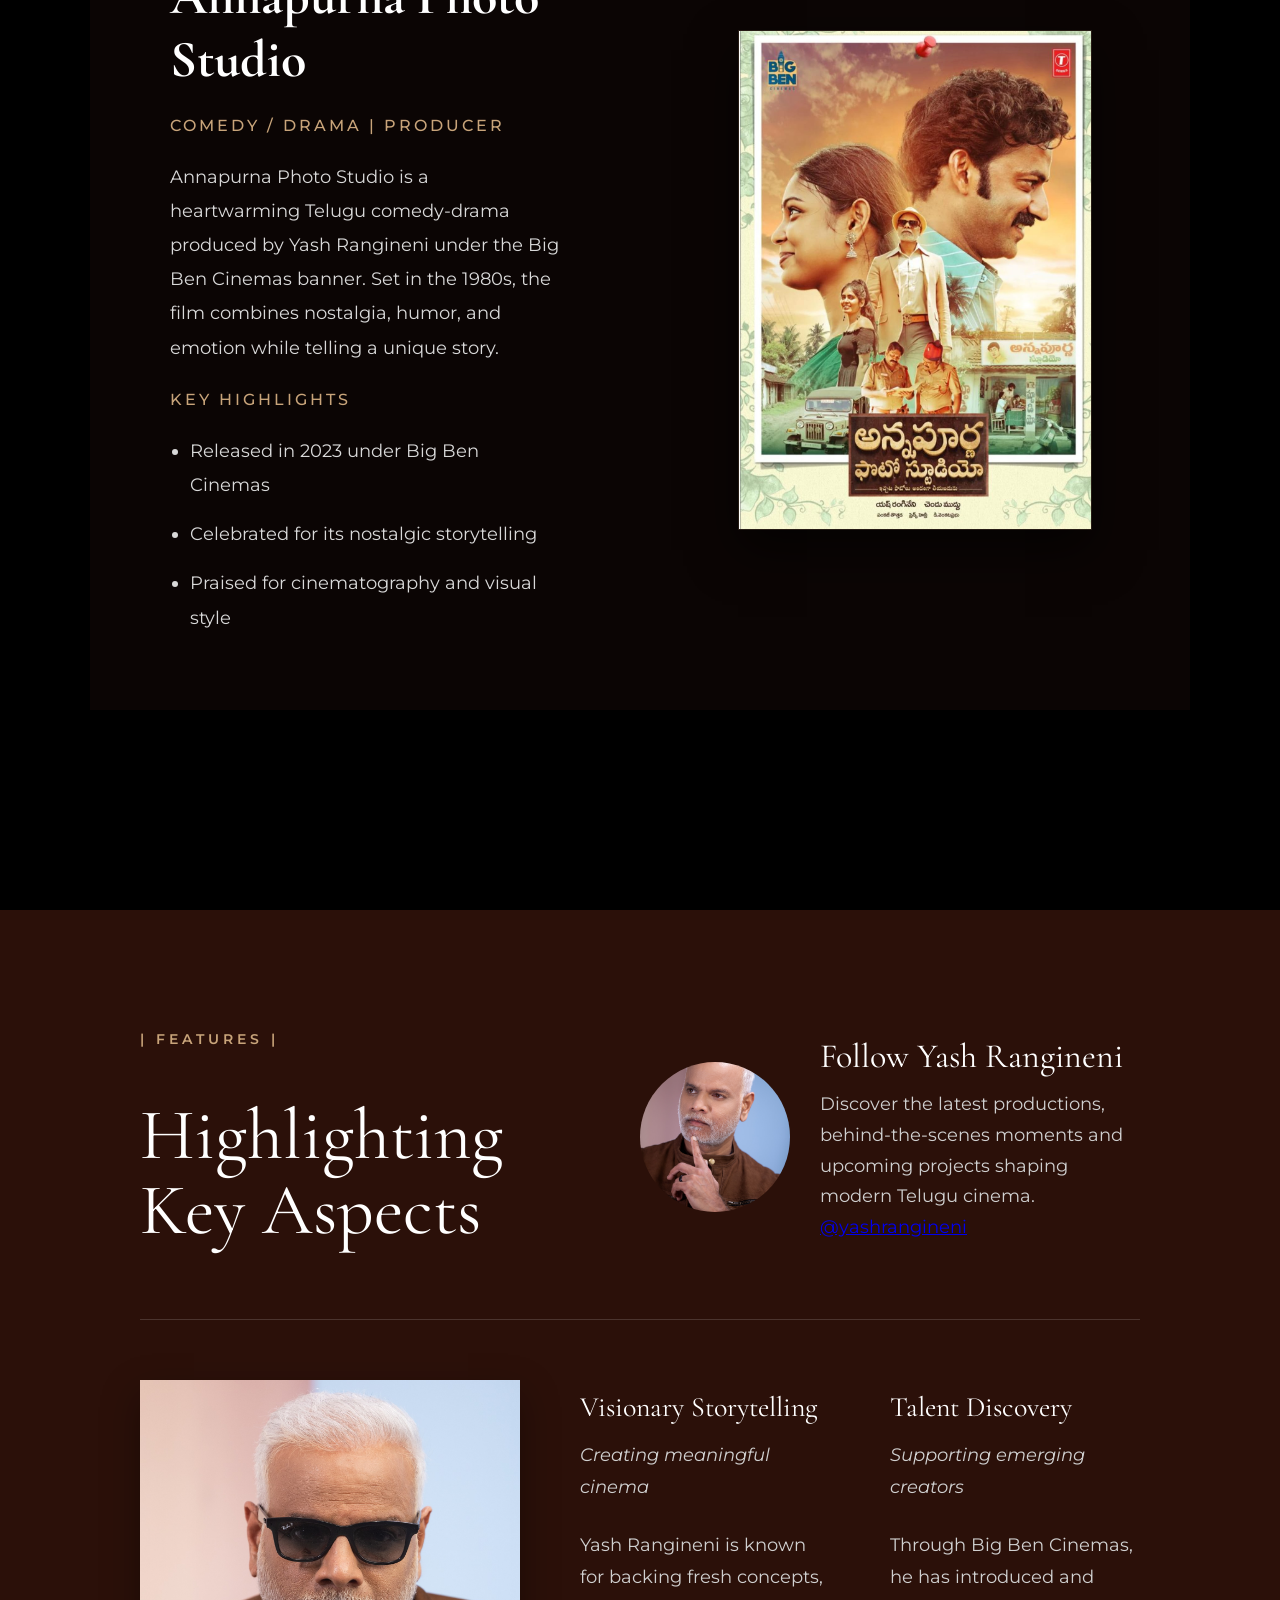
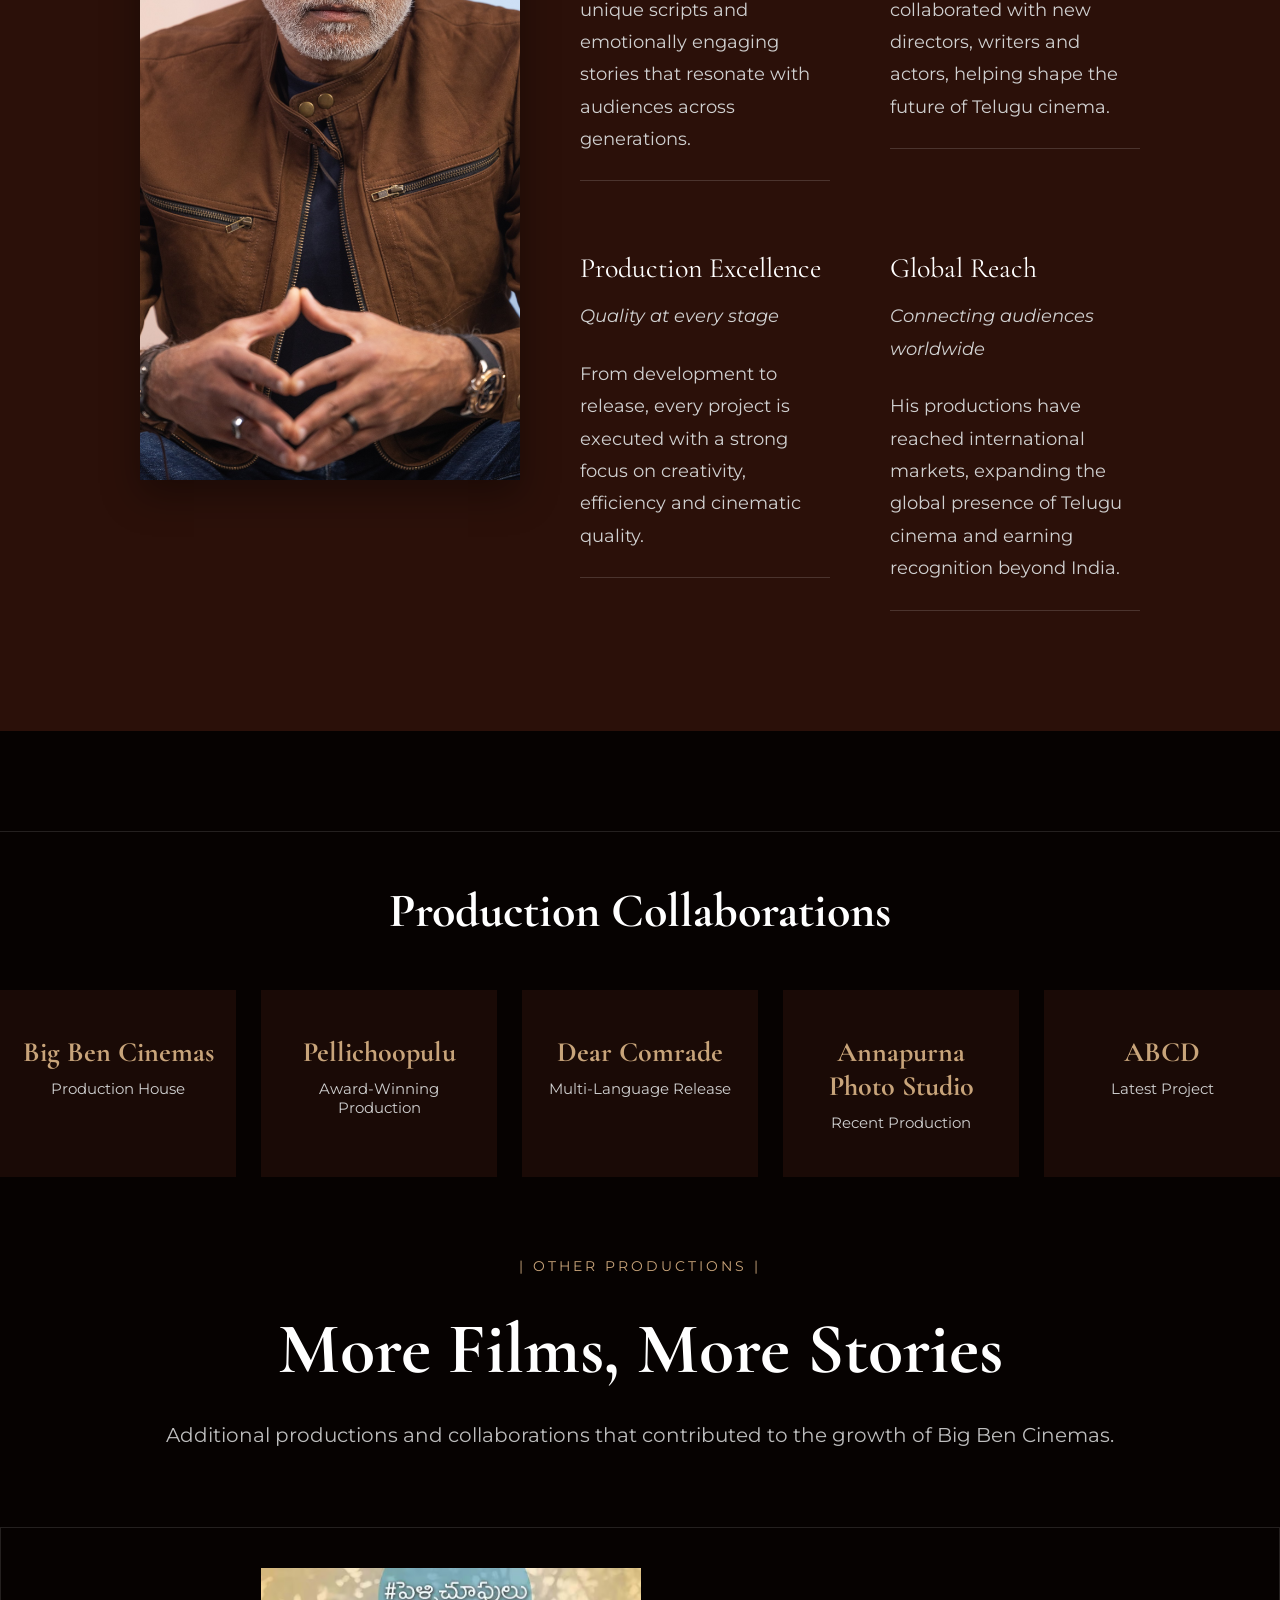
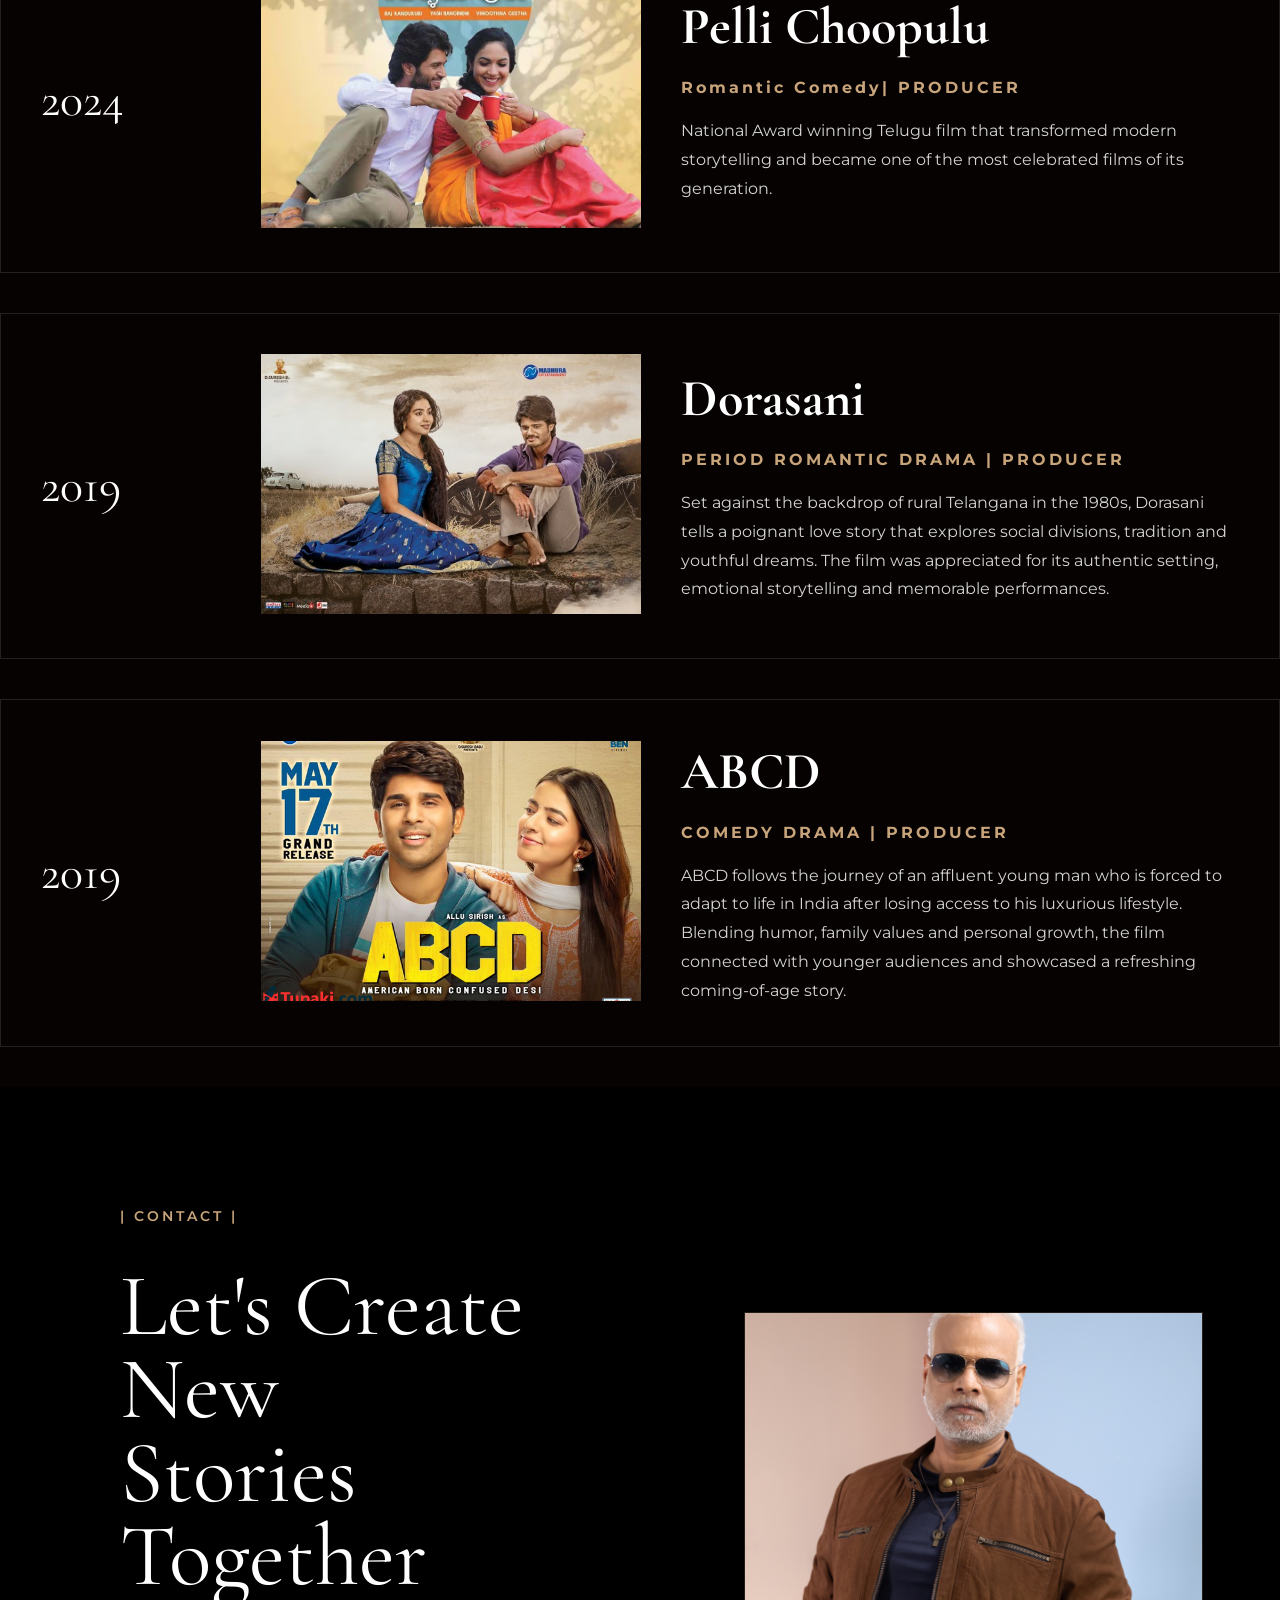
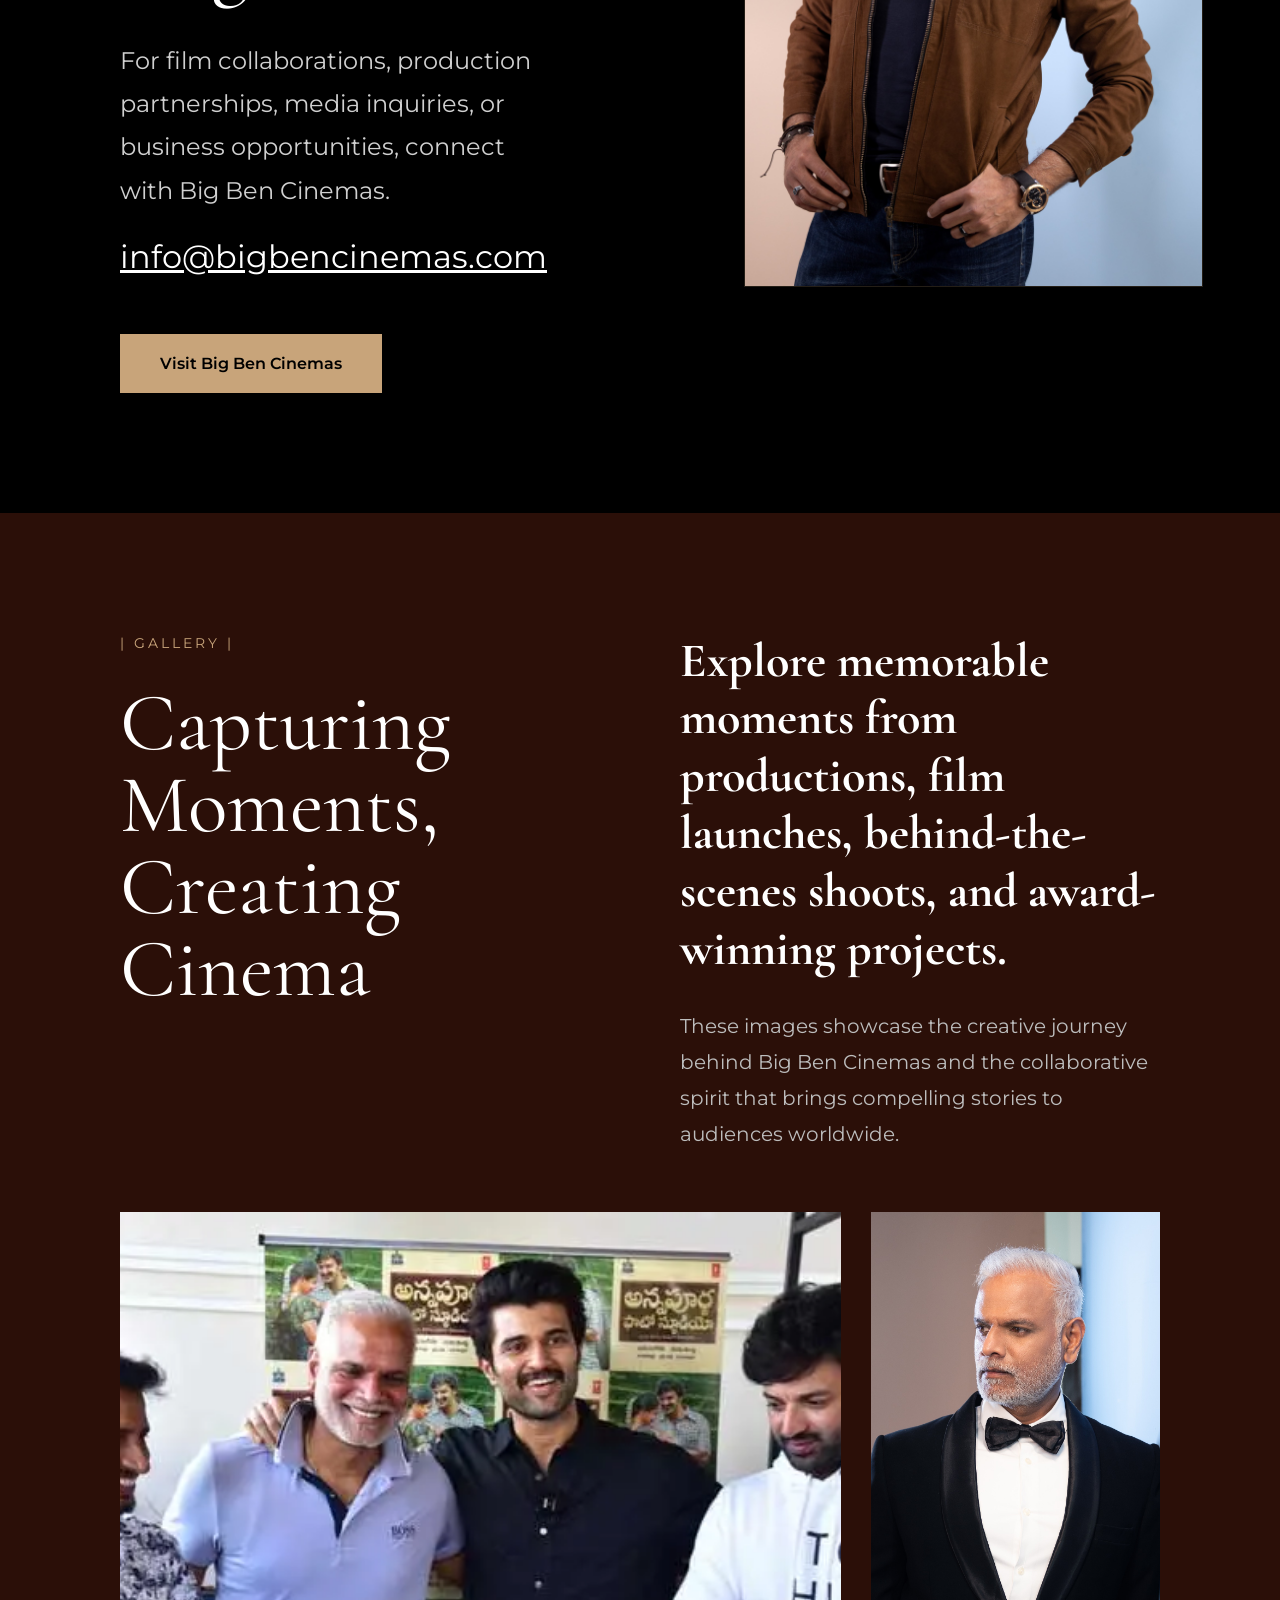
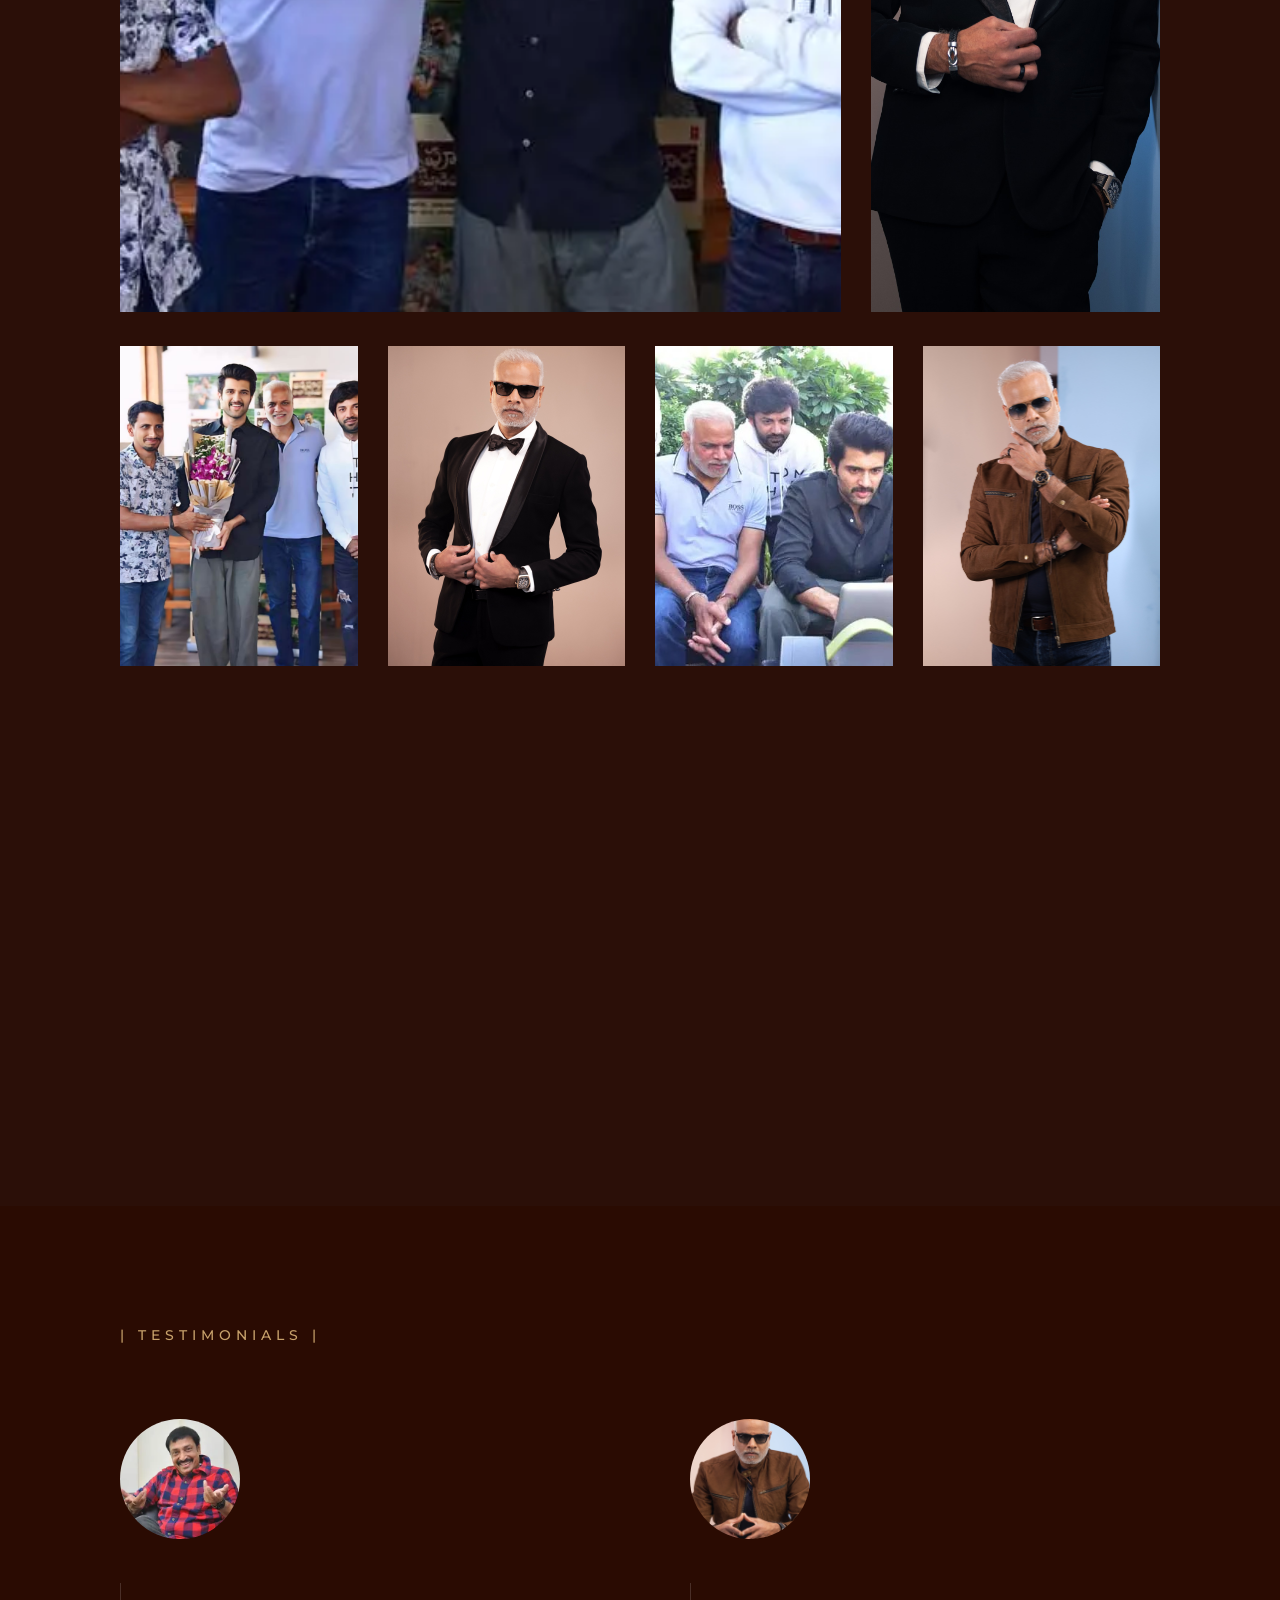
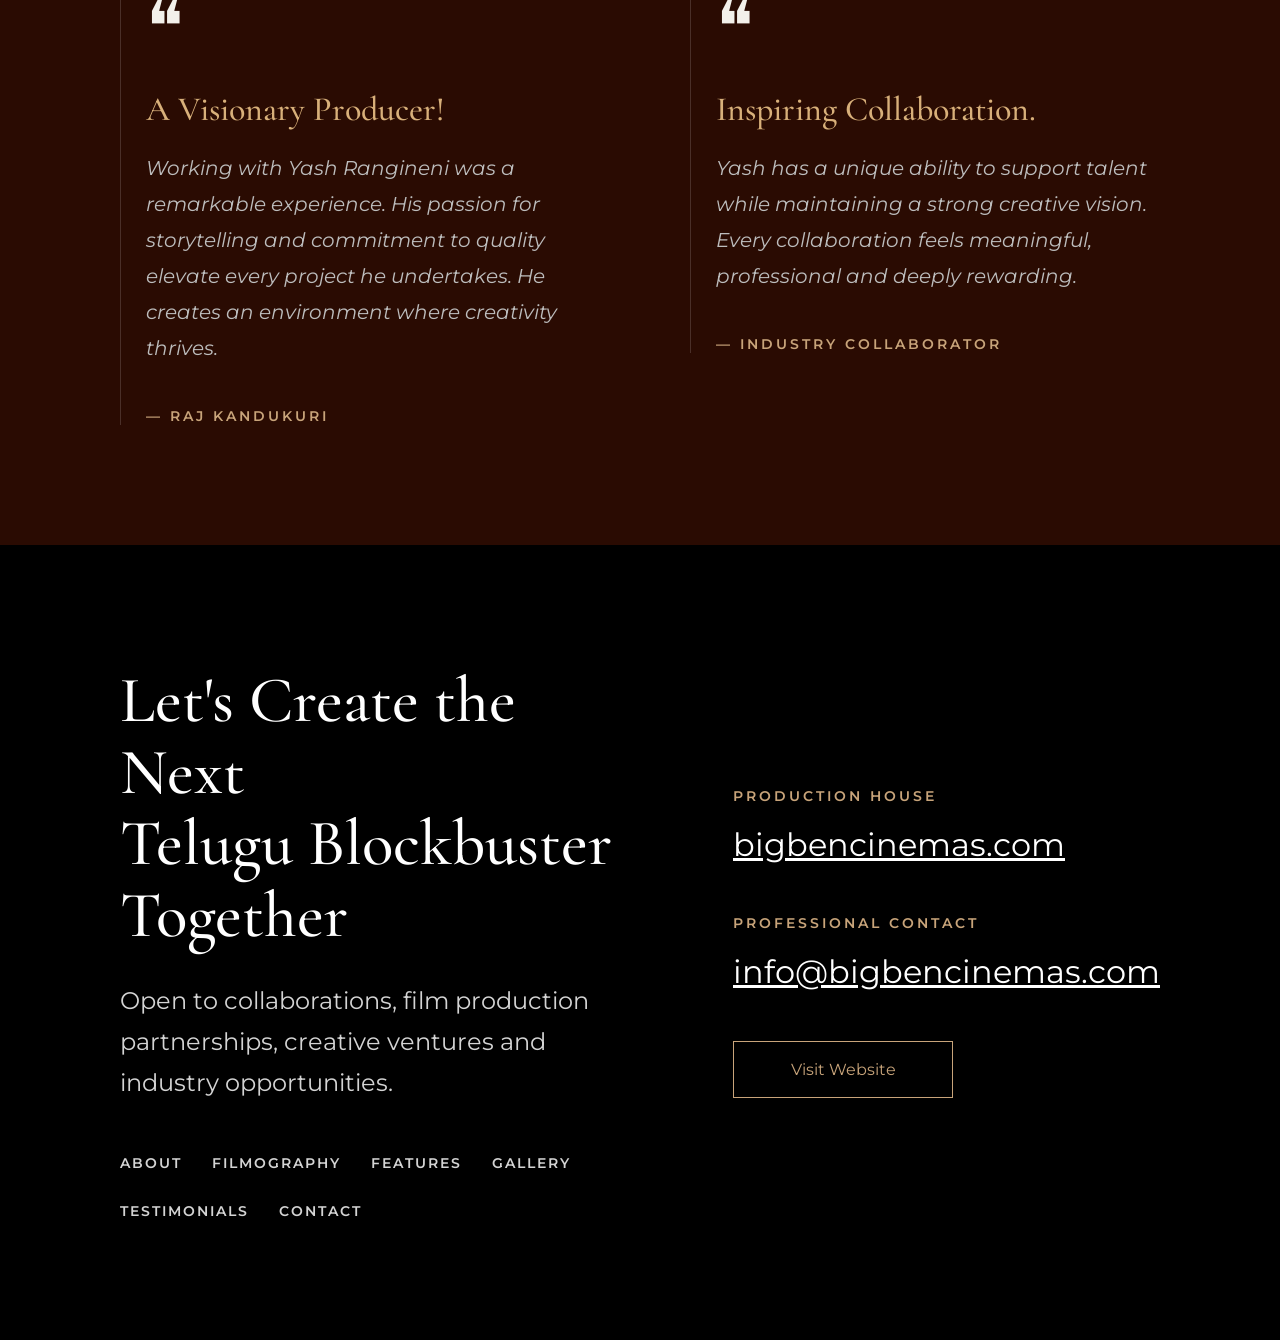
==== commit d2fc6d55: "Refine mobile layout and typography, fix overflow issues" ====
--- a/index.html
+++ b/index.html
@@ -19,9 +19,9 @@
     <!-- Navbar -->
     <header>
         <div class="logo">
-            ★
-        </div>
-
+            &#9733;
+        </div>
+        <div class="menu-btn" id="menu-btn">&#9776;</div>
         <nav>
             <ul>
                 <li><a href="#about">ABOUT ME</a></li>
@@ -56,6 +56,10 @@
                     Contact Me
                 </a>
             </div>
+        </div>
+
+        <div class="hero-image">
+            <img src="images/person.png" alt="Yash Rangineni">
         </div>
 
         <div class="stats">
@@ -472,7 +476,7 @@
             </div>
         </div>
         <div class="gallery-row-2">
-            <img src="images/VD-1.webp" alt="Vijay Deverakonda Gallery 1" class="reveal reveal-delay-1">
+            <img src="images/VD-1.jpeg" alt="Vijay Deverakonda Gallery 1" class="reveal reveal-delay-1">
             <img src="images/gallery4.jpg" alt="Gallery 4 Behind the Scenes" class="reveal reveal-delay-2">
             <img src="images/VD-2.jpg" alt="Vijay Deverakonda Gallery 2" class="reveal reveal-delay-3">
             <img src="images/gallery6.jpg" alt="Gallery 6 Behind the Scenes" class="reveal reveal-delay-4">
--- a/css/style.css
+++ b/css/style.css
@@ -8,6 +8,11 @@
     background:#060201;
     color:white;
     font-family:'Montserrat',sans-serif;
+    overflow-x: hidden;
+}
+
+html {
+    overflow-x: hidden;
 }
 
 /* NAVBAR */
@@ -44,38 +49,45 @@
     letter-spacing:2px;
 }
 
+.menu-btn {
+    display: none;
+    font-size: 32px;
+    cursor: pointer;
+    color: #c8a47a;
+    z-index: 100;
+}
+
 /* HERO */
 
 .hero{
     height:100vh;
 
-    background:url("../images/hero.jpeg");
-    background-size:cover;
-    background-position:center;
-
+    background:transparent;
     position:relative;
+    overflow: hidden;
 
     display:flex;
     align-items:center;
+    justify-content:space-between;
 
     padding:0 80px;
 }
 .hero-image{
-    width:45%;
-    max-width:620px;
+    position: absolute;
+    bottom: 0;
+    right: 15%;
+    height: 85vh;
     display:flex;
-    justify-content:flex-end;
-    align-items:center;
+    justify-content:center;
+    align-items:flex-end;
     z-index:2;
 }
 .hero-image img{
     width:auto;
     height:100%;
-    max-height:90vh;
-    object-fit:cover;
-    transform:scale(0.88); /* scale down ~12% */
-    transform-origin:right center;
-    filter: brightness(1.20) contrast(1.08) saturate(1.03);
+    object-fit:contain;
+    object-position: bottom;
+    filter: brightness(0.85) contrast(1.15) saturate(0.85) sepia(0.1);
     transition: transform 0.35s ease, filter 0.35s ease;
 }
 .hero-content{
@@ -1123,6 +1135,23 @@
     .footer-right{
         width:100%;
     }
+
+    .features-grid{
+        grid-template-columns: 1fr 1fr;
+        grid-template-areas:
+            "image image"
+            "vision talent"
+            "production global";
+    }
+
+    .secondary-card{
+        grid-template-columns: 100px 300px 1fr;
+        gap: 20px;
+    }
+    
+    .partners-grid {
+        grid-template-columns: repeat(3, 1fr);
+    }
 }
 
 /* =========================
@@ -1131,33 +1160,224 @@
 @media (max-width:768px){
 
     header{
-        flex-direction:column;
-        gap:20px;
-        padding:20px;
+        flex-direction: row;
+        justify-content: space-between;
+        padding: 20px 30px;
+        background: rgba(6, 2, 1, 0.95);
+    }
+
+    .menu-btn {
+        display: block;
+    }
+
+    nav {
+        position: absolute;
+        top: 100%;
+        left: 0;
+        width: 100%;
+        background: rgba(6, 2, 1, 0.95);
+        padding: 20px 0;
+        border-bottom: 1px solid rgba(200,164,122,0.2);
+        display: none;
+        z-index: 99;
+    }
+
+    nav.nav-open {
+        display: block;
     }
 
     nav ul{
-        flex-wrap:wrap;
-        justify-content:center;
-        gap:15px;
+        flex-direction: column;
+        align-items: center;
+        gap: 20px;
     }
 
     nav ul li a{
-        font-size:12px;
+        font-size:16px;
     }
 
     .hero{
+        height: auto;
         min-height:100vh;
-        padding:120px 20px 60px;
-    }
-
-    .hero-content h1{
+        overflow: visible;
+        padding:130px 20px 60px;
+        flex-direction: column;
+        justify-content: flex-start;
+        align-items: center;
+        text-align: center;
+    }
+
+    .hero-content{
+        display: contents;
+    }
+
+    .subtitle, .hero h1, .hero p, .buttons, .hero-image, .stats {
+        position: relative;
+        z-index: 2;
+    }
+
+    .subtitle {
+        order: 1;
+        margin-bottom: 10px;
+    }
+
+    .hero h1{
         font-size:43px;
         line-height:1.1;
-    }
-
-    .hero-content p{
+        order: 2;
+        margin-bottom: 15px;
+    }
+
+    .hero p{
         font-size:16px;
+        order: 4;
+        margin-bottom: 30px;
+    }
+
+    .buttons {
+        order: 5;
+        margin-bottom: 40px;
+        display: flex;
+        flex-direction: column;
+        width: 100%;
+        gap: 15px;
+    }
+
+    .btn-primary, .btn-secondary {
+        width: 100%;
+        text-align: center;
+    }
+
+    .hero-image{
+        position: relative;
+        right: auto;
+        bottom: auto;
+        height: 35vh;
+        width: 100%;
+        margin-bottom: 30px;
+        order: 3;
+    }
+
+    .stats {
+        position: relative;
+        right: auto;
+        top: auto;
+        transform: none;
+        display: flex;
+        gap: 30px;
+        justify-content: center;
+        width: 100%;
+        order: 6;
+        flex-wrap: wrap;
+    }
+
+    .stat h2 {
+        font-size: 60px;
+    }
+
+    .stat {
+        margin-bottom: 0;
+    }
+
+    .about {
+        padding: 60px 20px;
+    }
+
+    .about-container {
+        grid-template-columns: 1fr;
+    }
+
+    .highlights {
+        grid-template-columns: 1fr;
+        padding: 0 20px 60px 20px;
+    }
+
+    .features-header {
+        flex-direction: column;
+        align-items: flex-start;
+        gap: 30px;
+    }
+
+    .features-grid {
+        grid-template-columns: 1fr;
+        grid-template-areas:
+            "image"
+            "vision"
+            "talent"
+            "production"
+            "global";
+    }
+
+    .feature-image img {
+        height: 400px;
+    }
+
+    .features-section,
+    .secondary-section {
+        padding: 50px 20px;
+    }
+
+    .gallery-top,
+    .gallery-grid,
+    .testimonials-grid,
+    .footer-contact {
+        grid-template-columns: 1fr;
+        gap: 40px;
+    }
+
+    .gallery-section,
+    .testimonials-section,
+    .footer-contact {
+        padding: 80px 20px;
+    }
+
+    .gallery-title h2 {
+        font-size: 52px;
+    }
+
+    .gallery-text h3 {
+        font-size: 32px;
+    }
+
+    .contact-group a {
+        font-size: 24px;
+        word-break: break-word;
+    }
+
+    .footer-left p {
+        font-size: 18px;
+    }
+
+    .footer-links {
+        gap: 15px;
+    }
+    
+    .gallery-row-2 {
+        grid-template-columns: repeat(2, 1fr);
+    }
+
+    .gallery-large img,
+    .gallery-small img,
+    .gallery-row-2 img {
+        height: auto;
+        object-fit: contain;
+    }
+
+    .gallery-row {
+        flex-wrap: wrap;
+    }
+
+    .secondary-card {
+        grid-template-columns: 1fr;
+        text-align: center;
+    }
+
+    .secondary-image img {
+        height: auto;
+    }
+
+    .partners-grid {
+        grid-template-columns: repeat(2, 1fr);
     }
 
     .about-section,
@@ -1204,6 +1424,26 @@
     .about-content h2,
     .footer-left h2{
         font-size:38px;
+    }
+
+    .filmography-section {
+        padding: 80px 20px;
+    }
+
+    .filmography-header {
+        flex-direction: column;
+        align-items: flex-start;
+        gap: 20px;
+        margin-bottom: 50px;
+    }
+
+    .filmography-header h2 {
+        font-size: 42px;
+        margin-top: 10px;
+    }
+
+    .filmography-years {
+        font-size: 28px;
     }
 
     .filmography-hero{
@@ -1902,14 +2142,18 @@
     right: 0;
     width: 100%;
     height: 100%;
-    background: url("../images/hero.jpg") no-repeat right center;
-    background-size: cover;
+    background: linear-gradient(-45deg, #180b08, #2a1007, #0b0504, #1a0a05, #120703);
+    background-size: 300% 300%;
+    animation: bgMove 20s infinite alternate ease-in-out, heroSlideRight 1.2s ease-out 0.1s both;
     z-index: 0;
     pointer-events: none;
-    filter: brightness(1.2) contrast(1.05);
-    image-rendering: auto;
-    will-change: transform;
+    will-change: transform, background-position;
     transition: transform 0.1s ease-out;
+}
+
+@keyframes bgMove {
+    0% { background-position: 0% 0%; }
+    100% { background-position: 100% 100%; }
 }
 .hero {
     background: none !important;
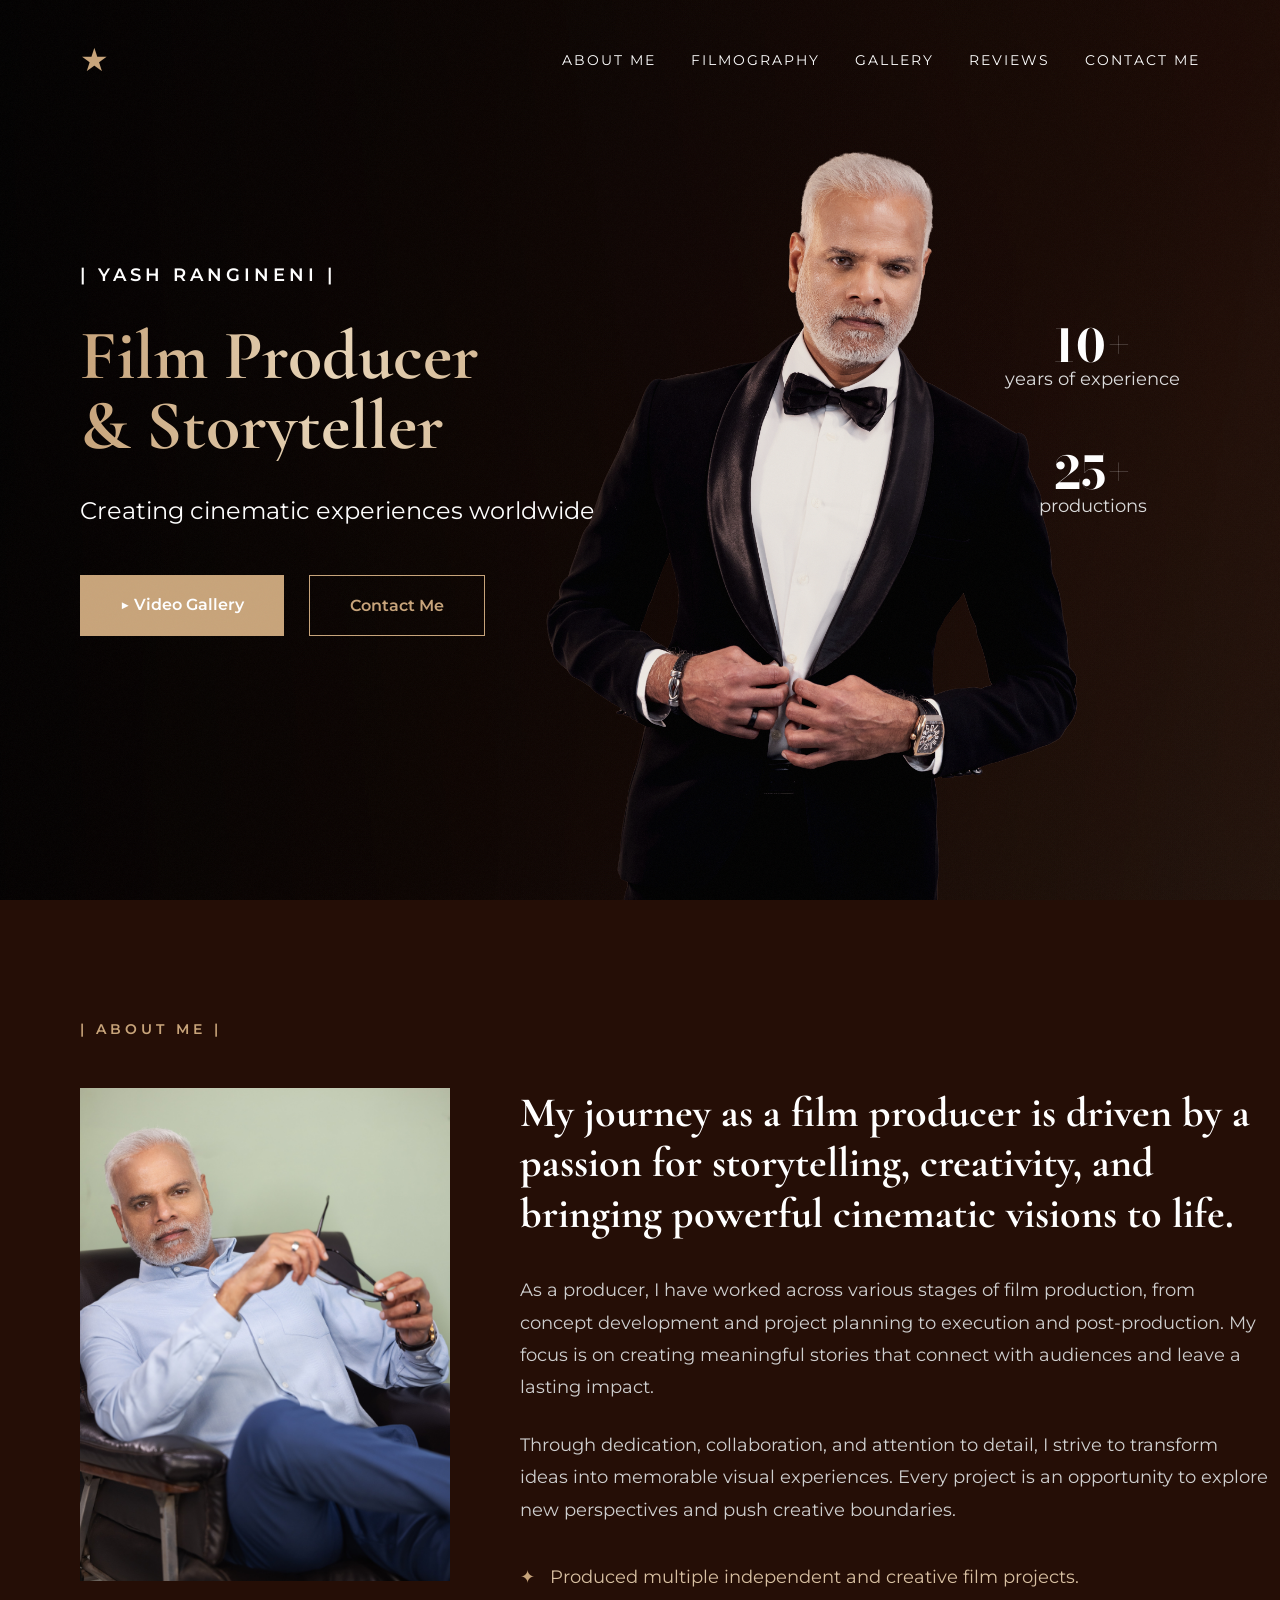
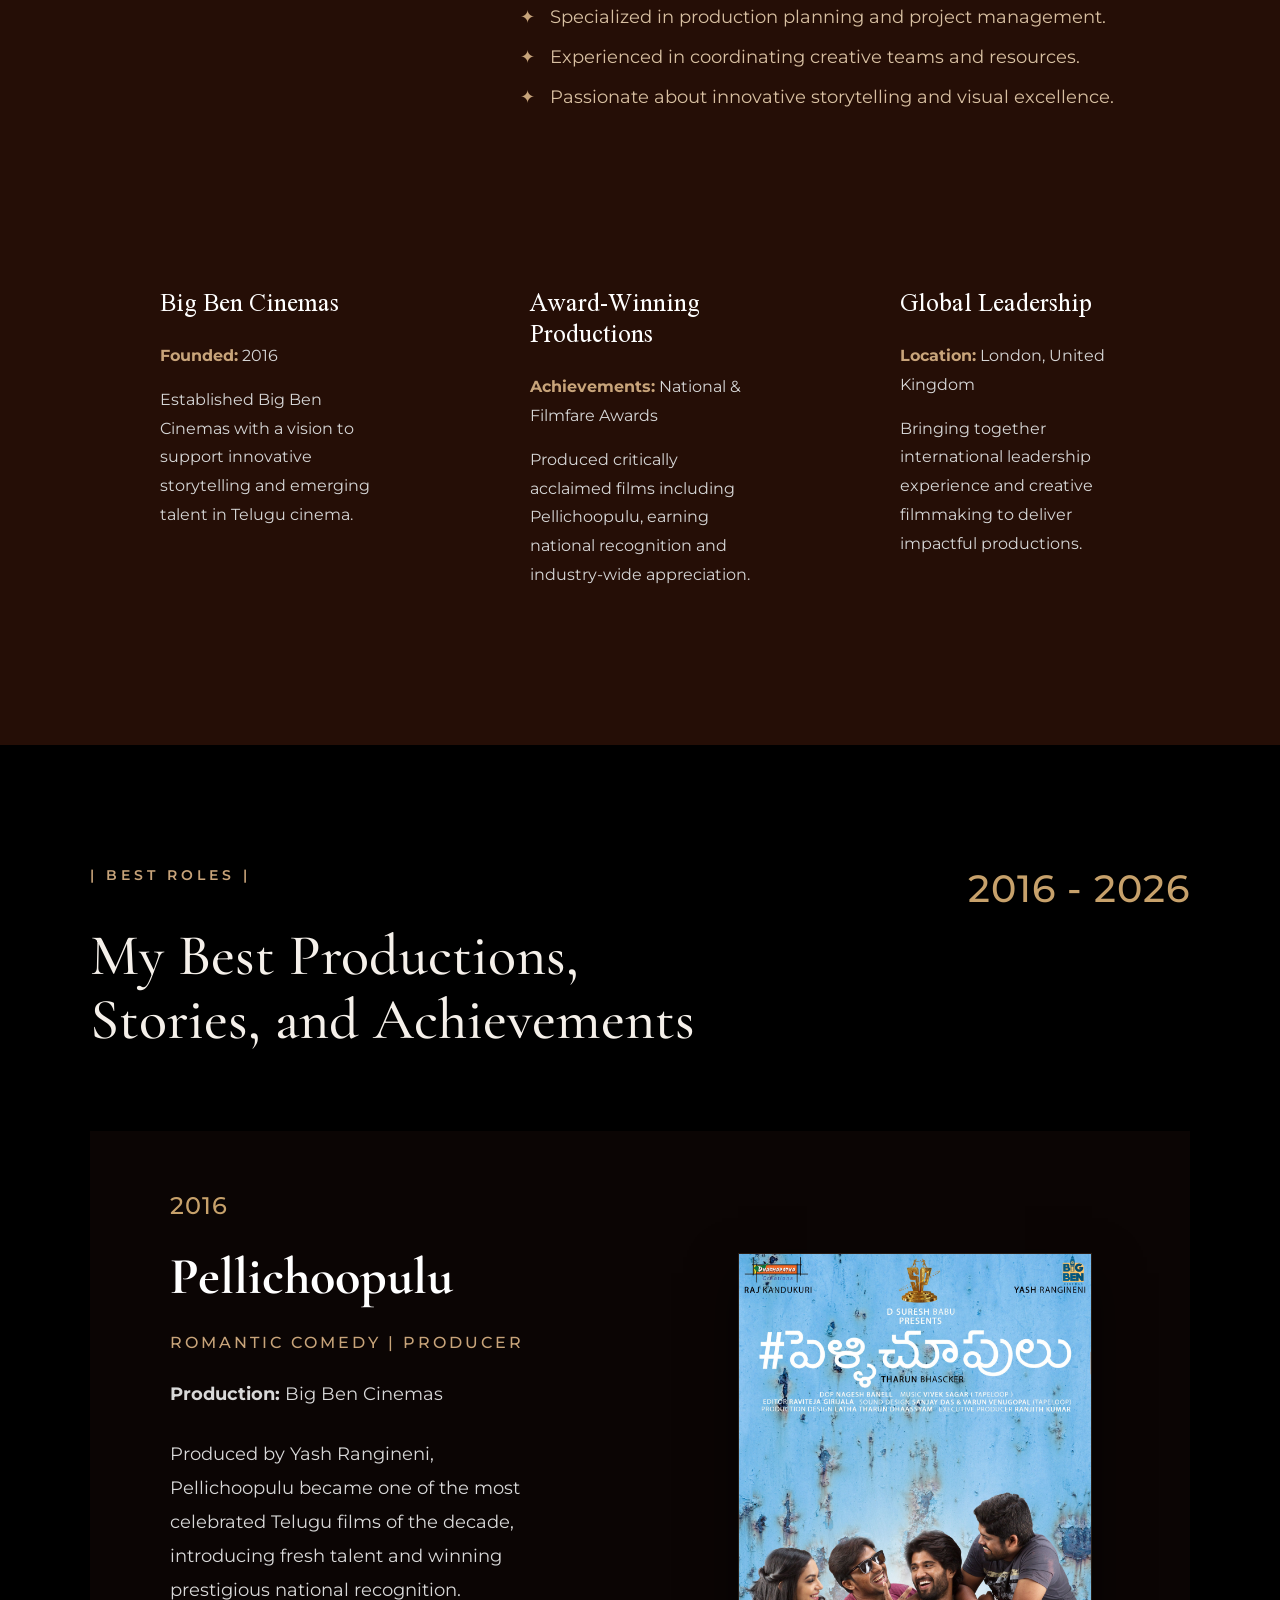
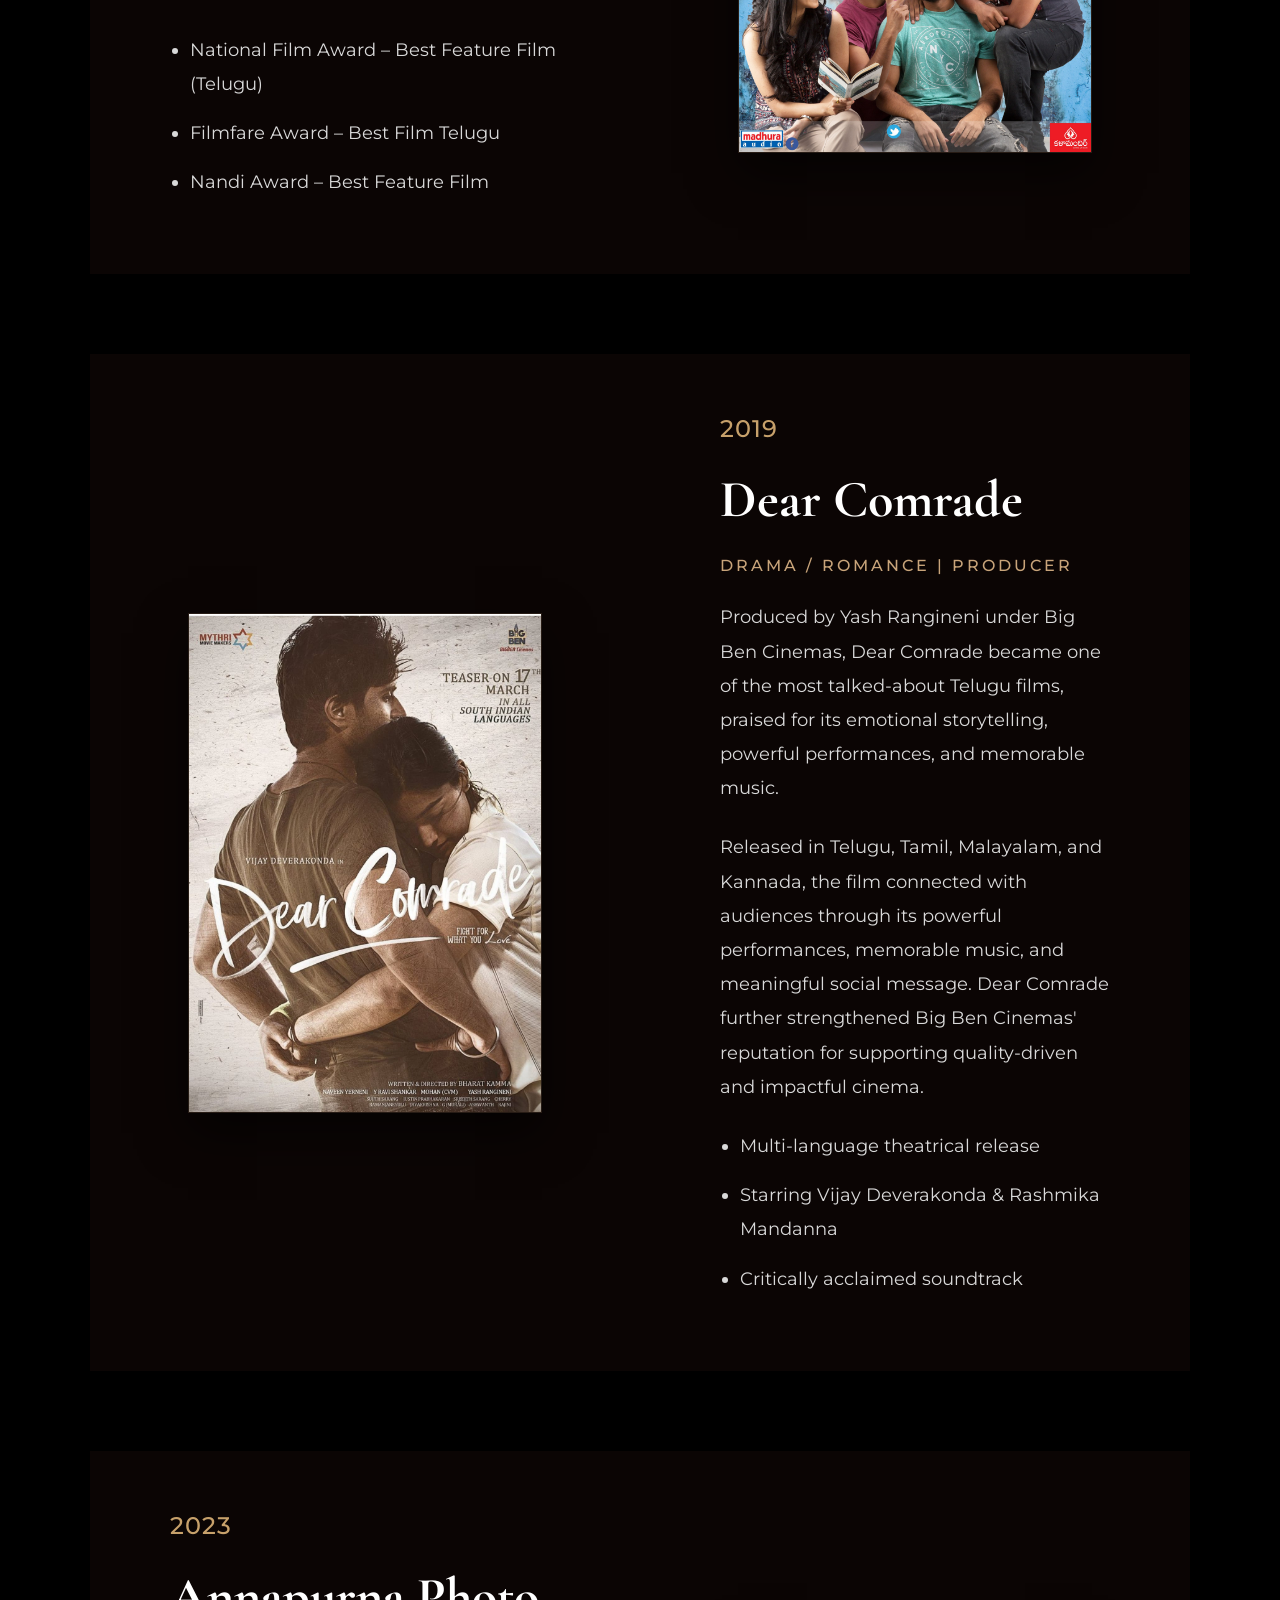
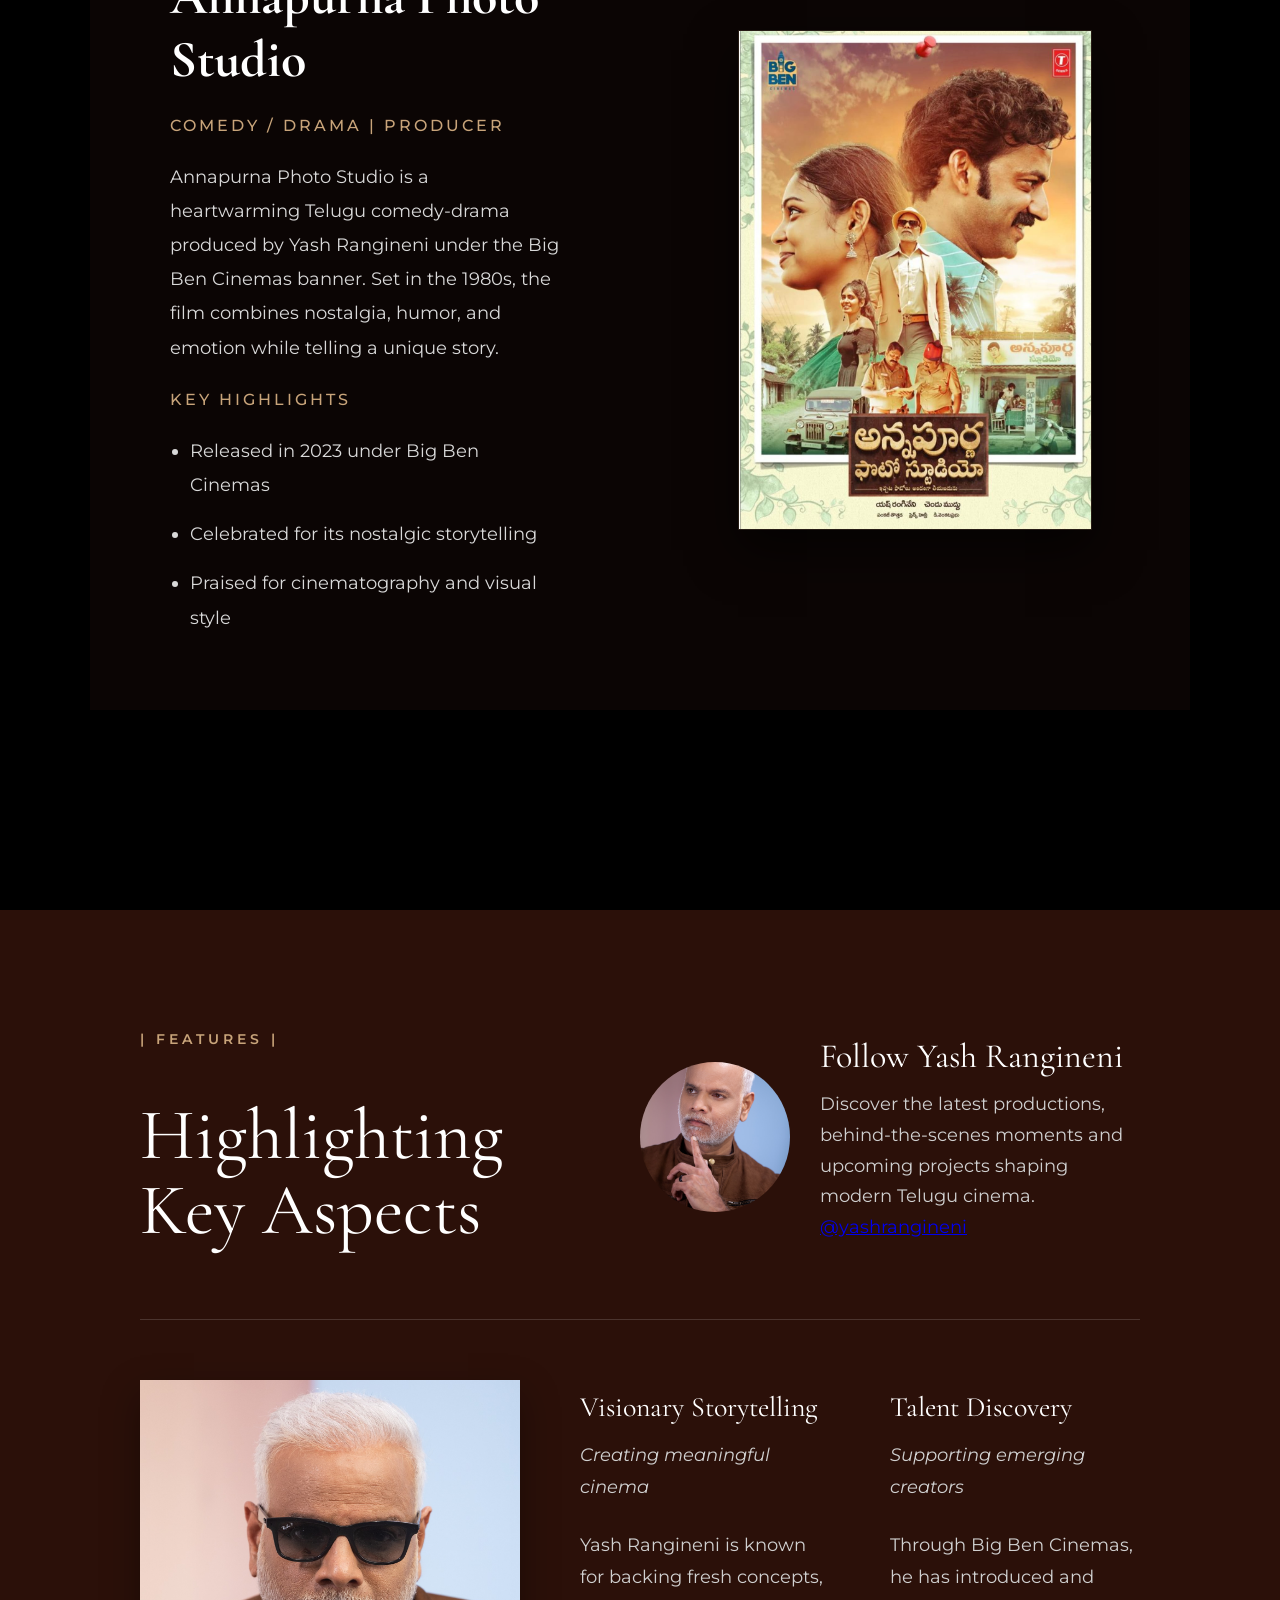
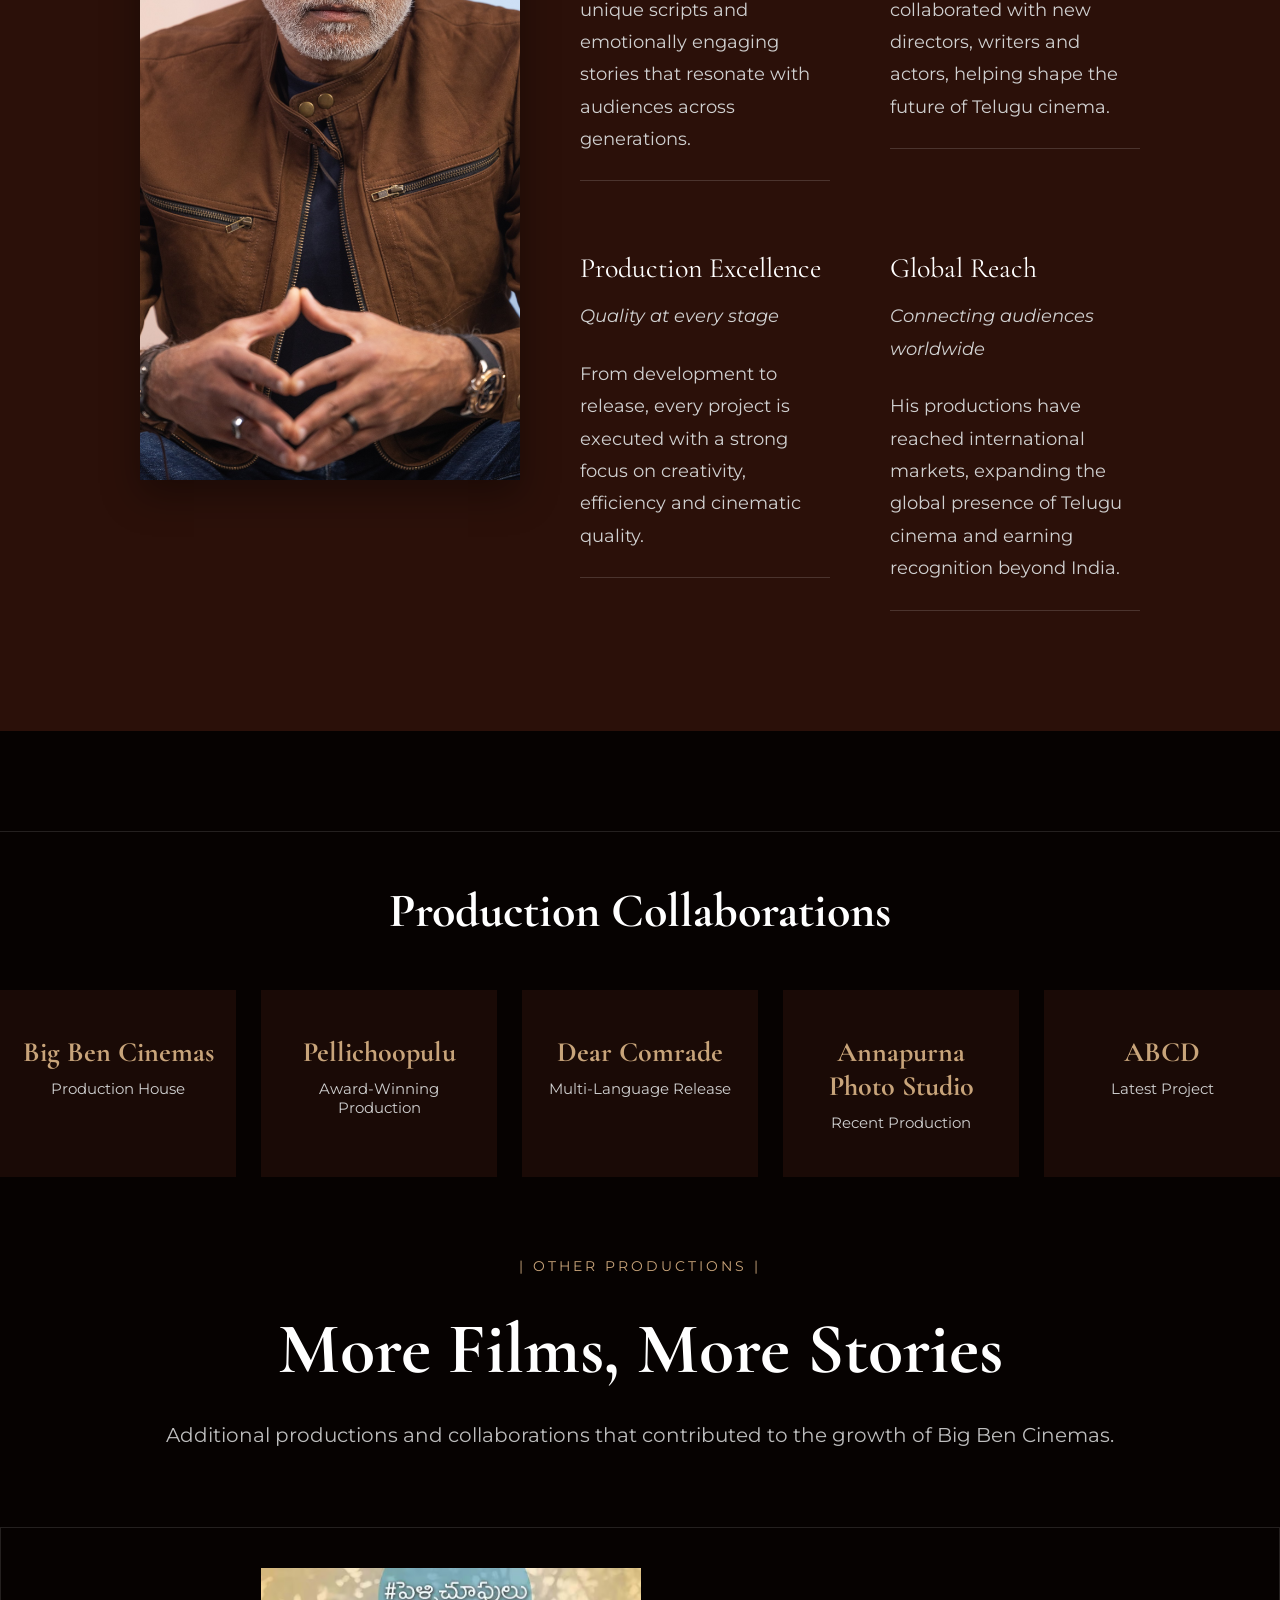
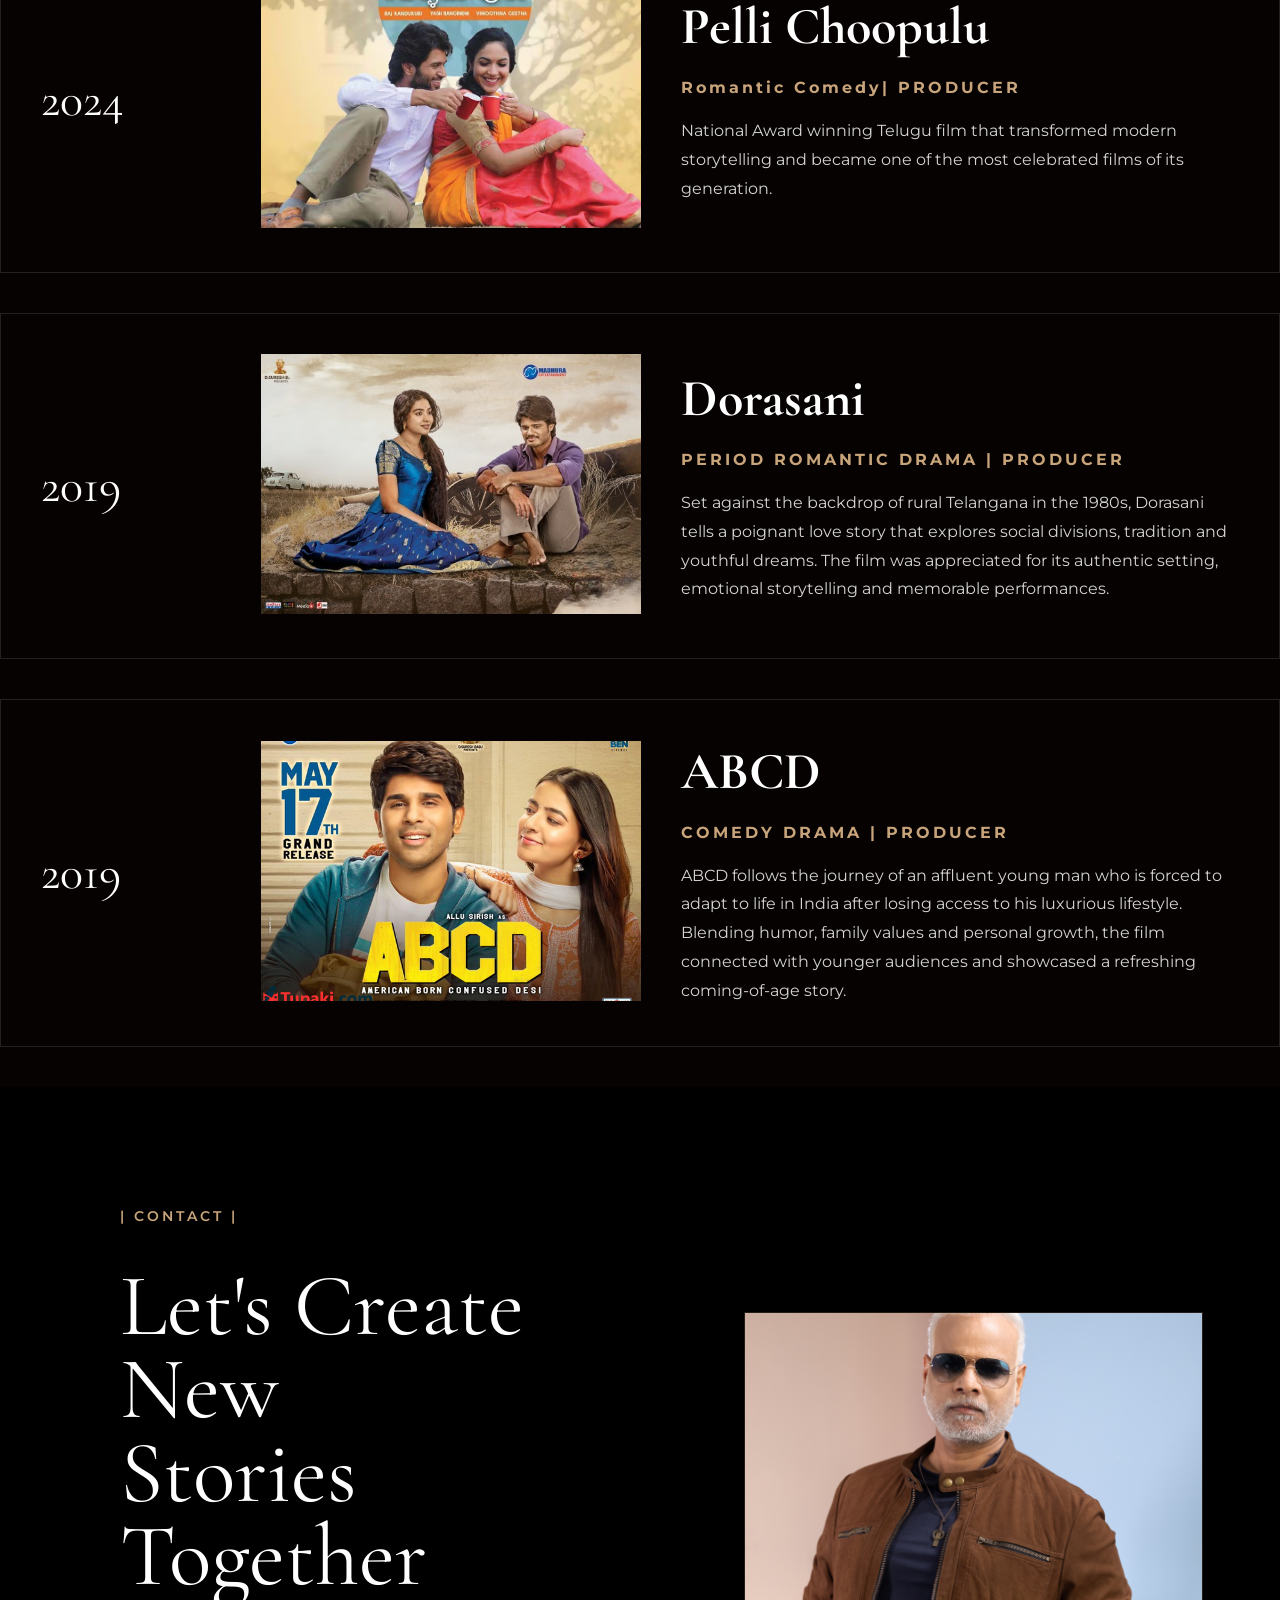
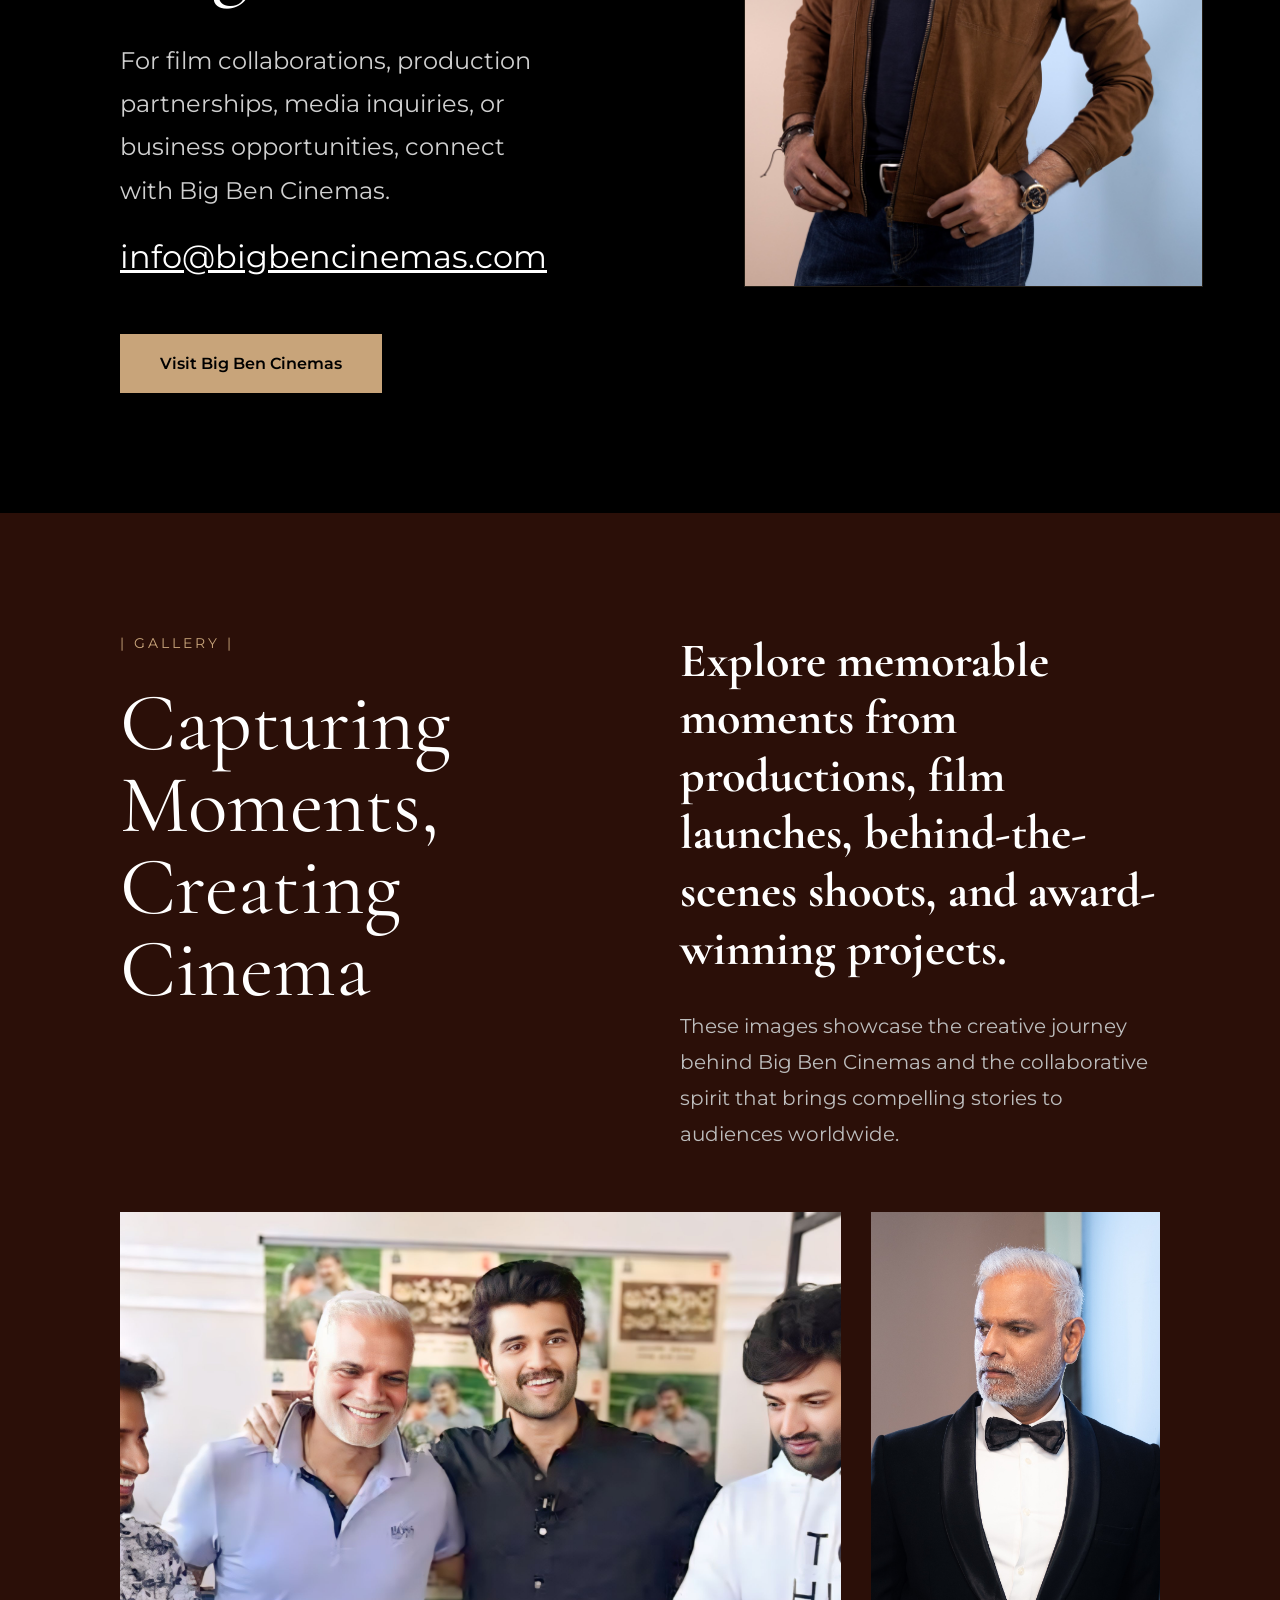
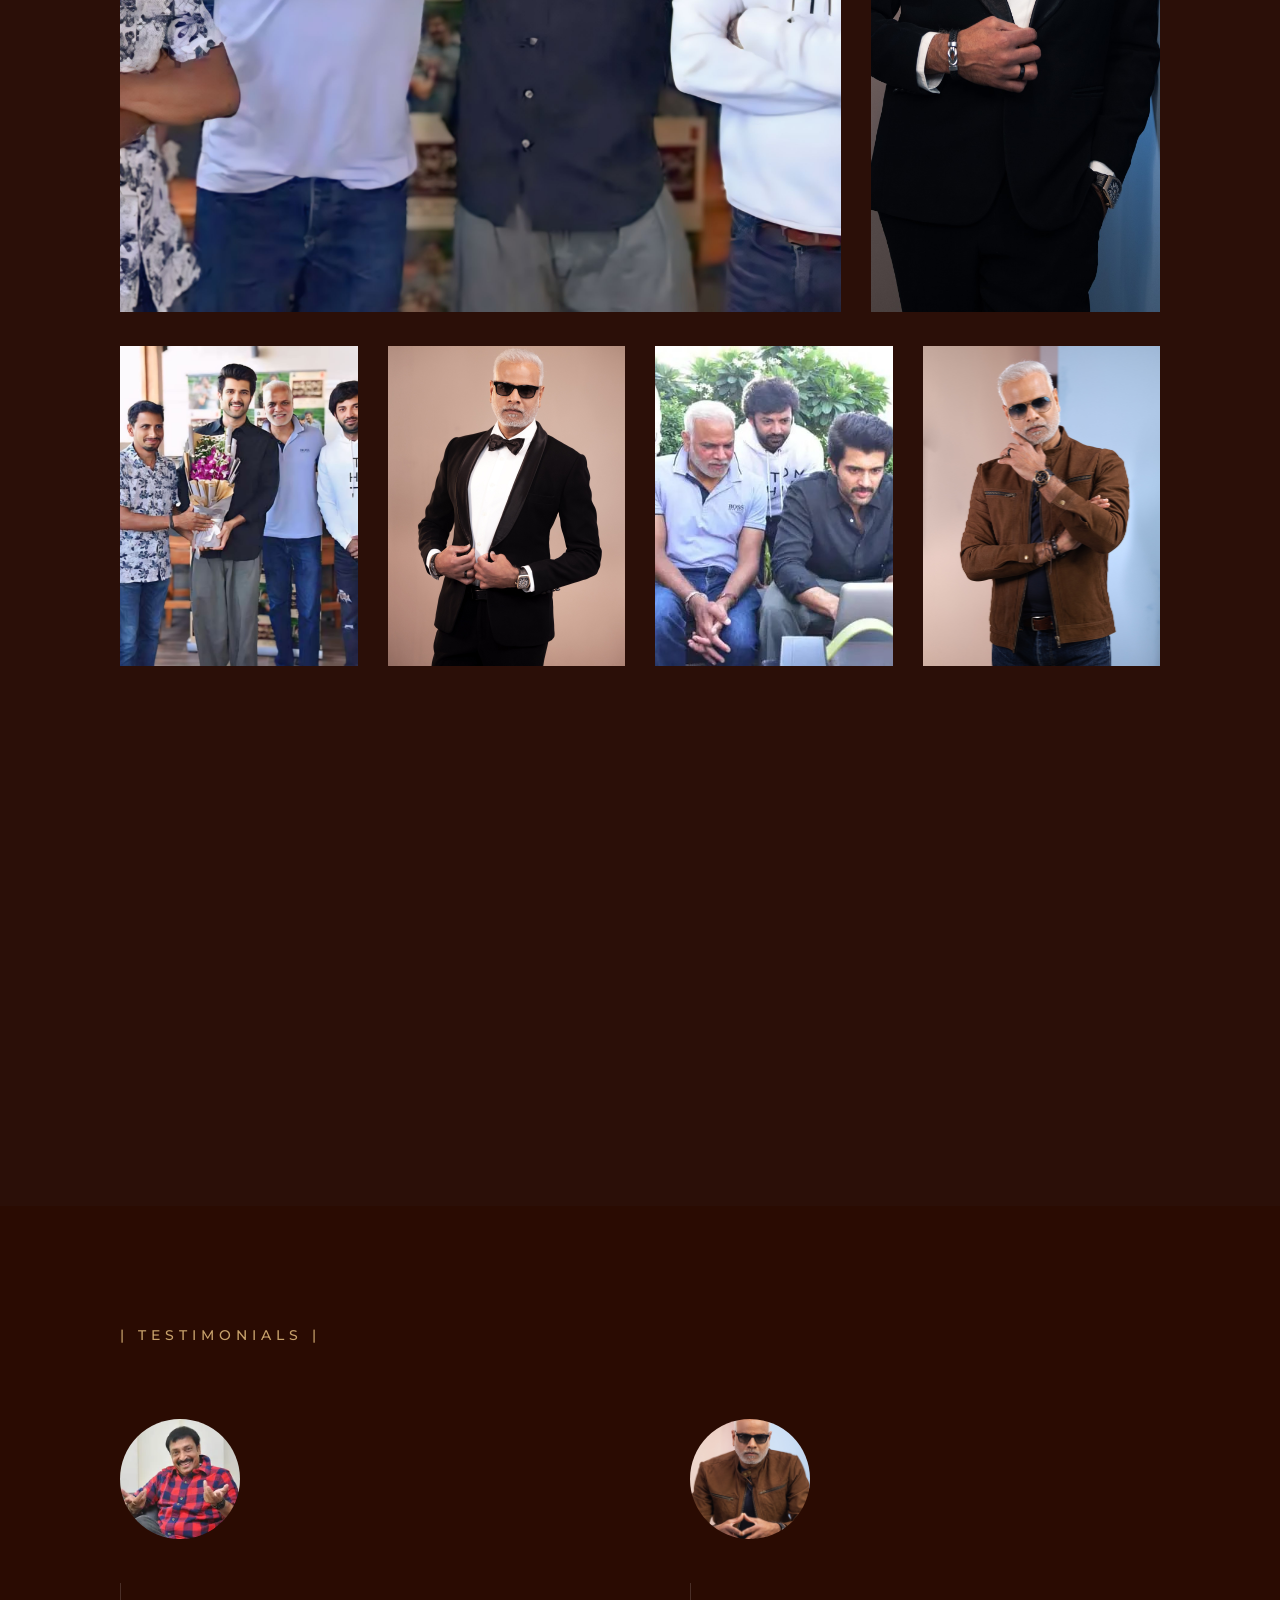
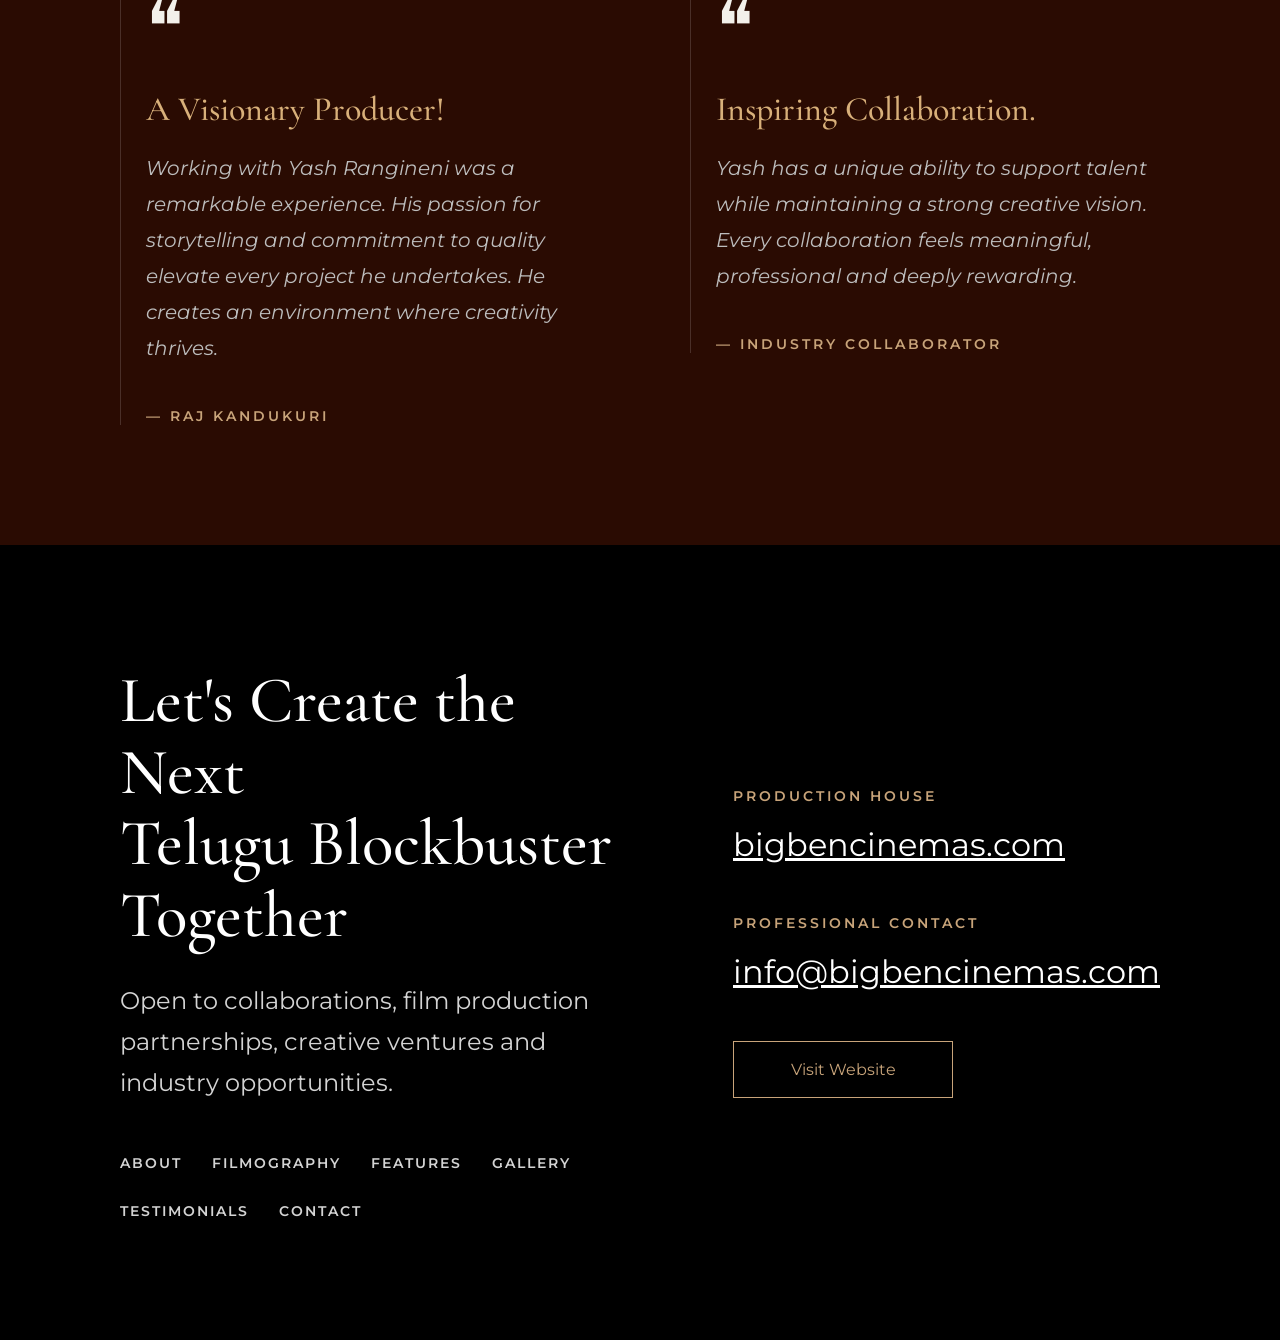
==== commit 3237980e: "Update portfolio with VD-3 image" ====
--- a/index.html
+++ b/index.html
@@ -469,7 +469,7 @@
 
         <div class="gallery-grid">
             <div class="gallery-large reveal reveal-left">
-                <img src="images/VD-3.webp" alt="Vijay Deverakonda Still">
+                <img src="images/VD-3.jpeg" alt="Vijay Deverakonda Still">
             </div>
             <div class="gallery-small reveal reveal-right">
                 <img src="images/gallery2.jpg" alt="Gallery 2 Behind the Scenes">
